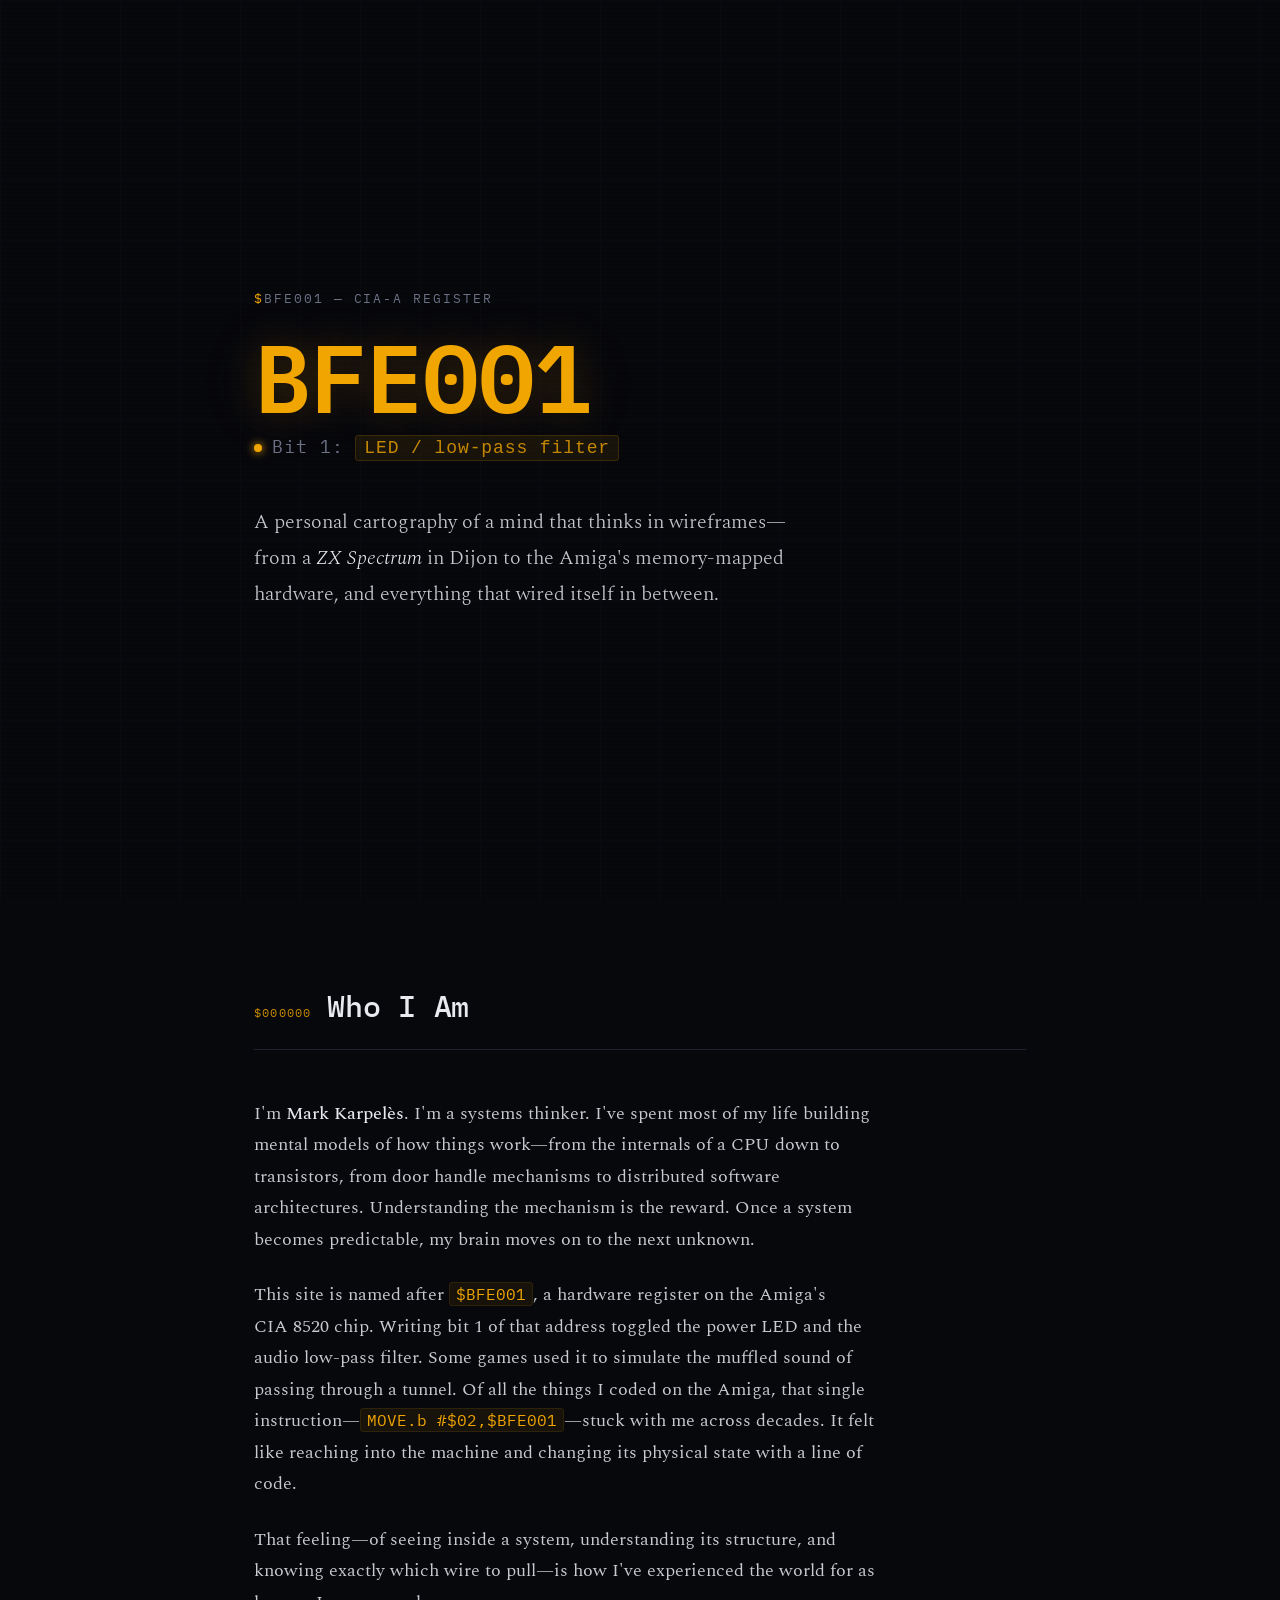
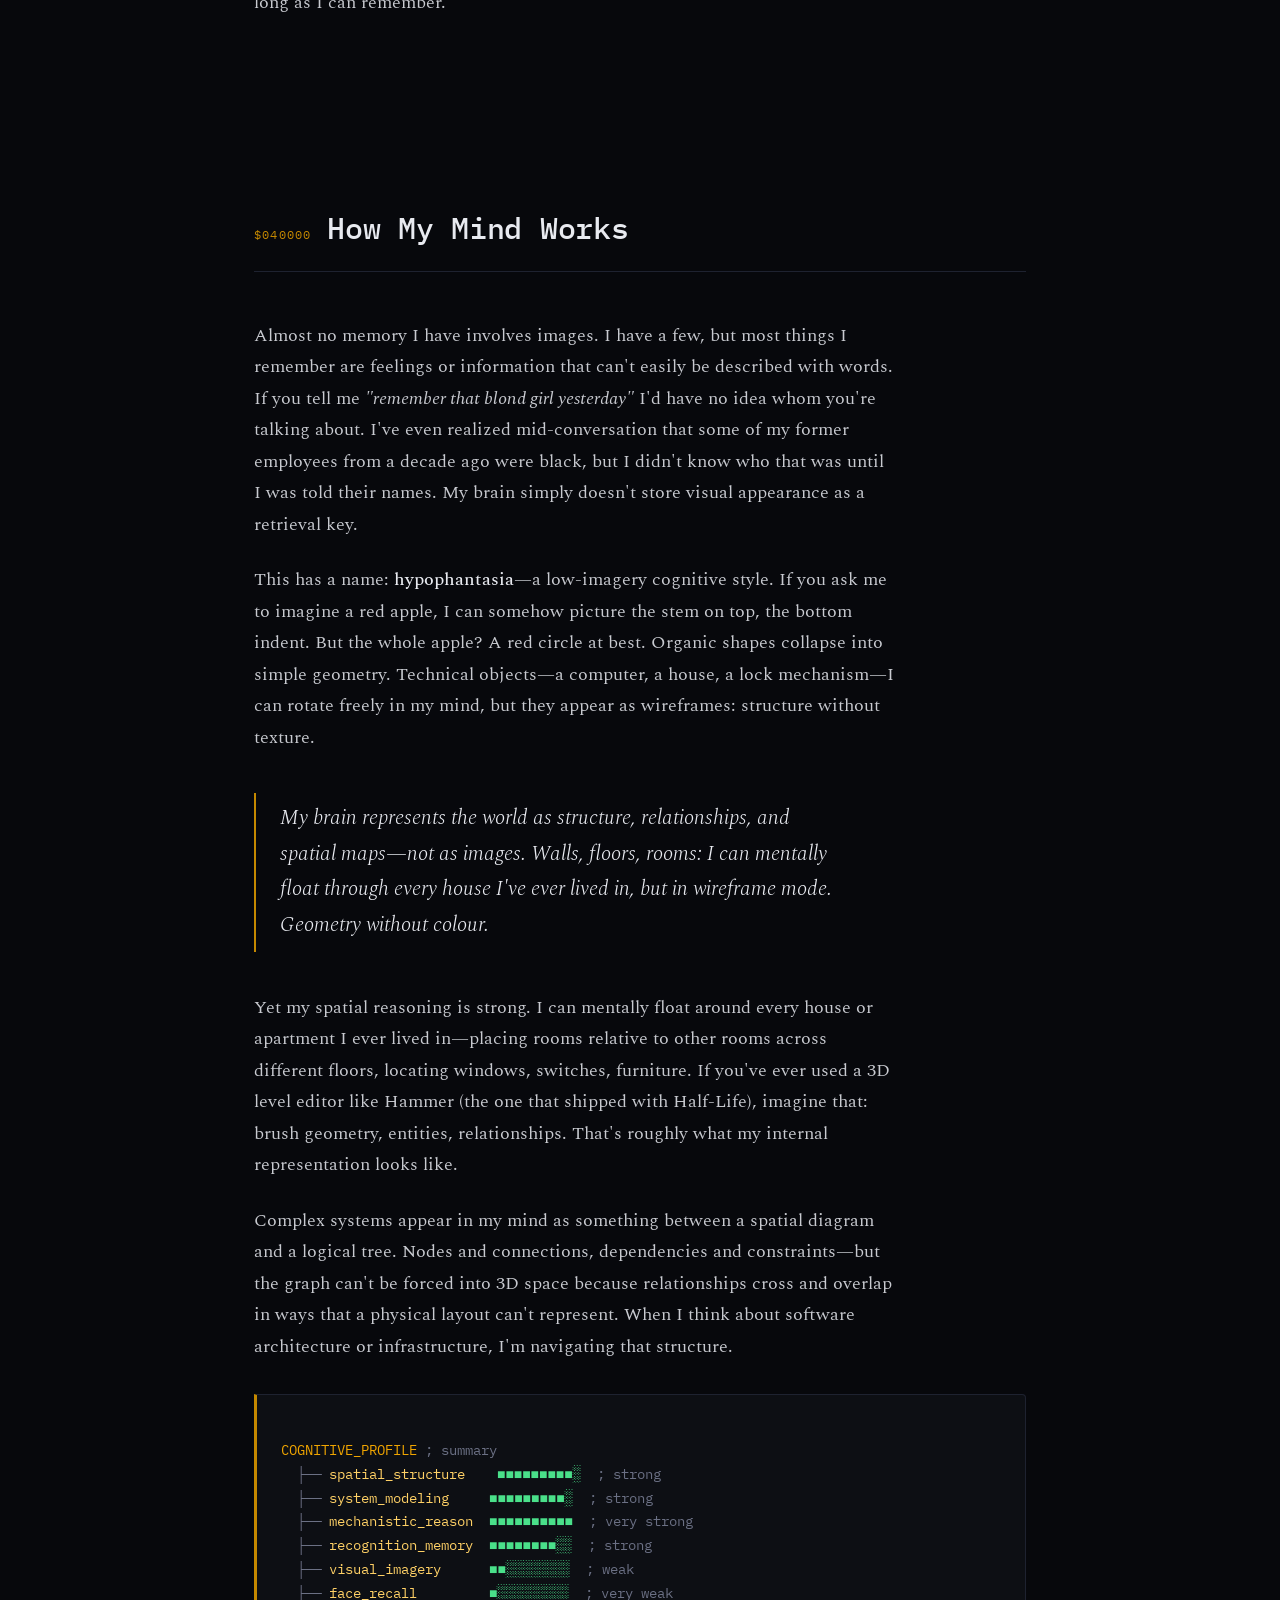
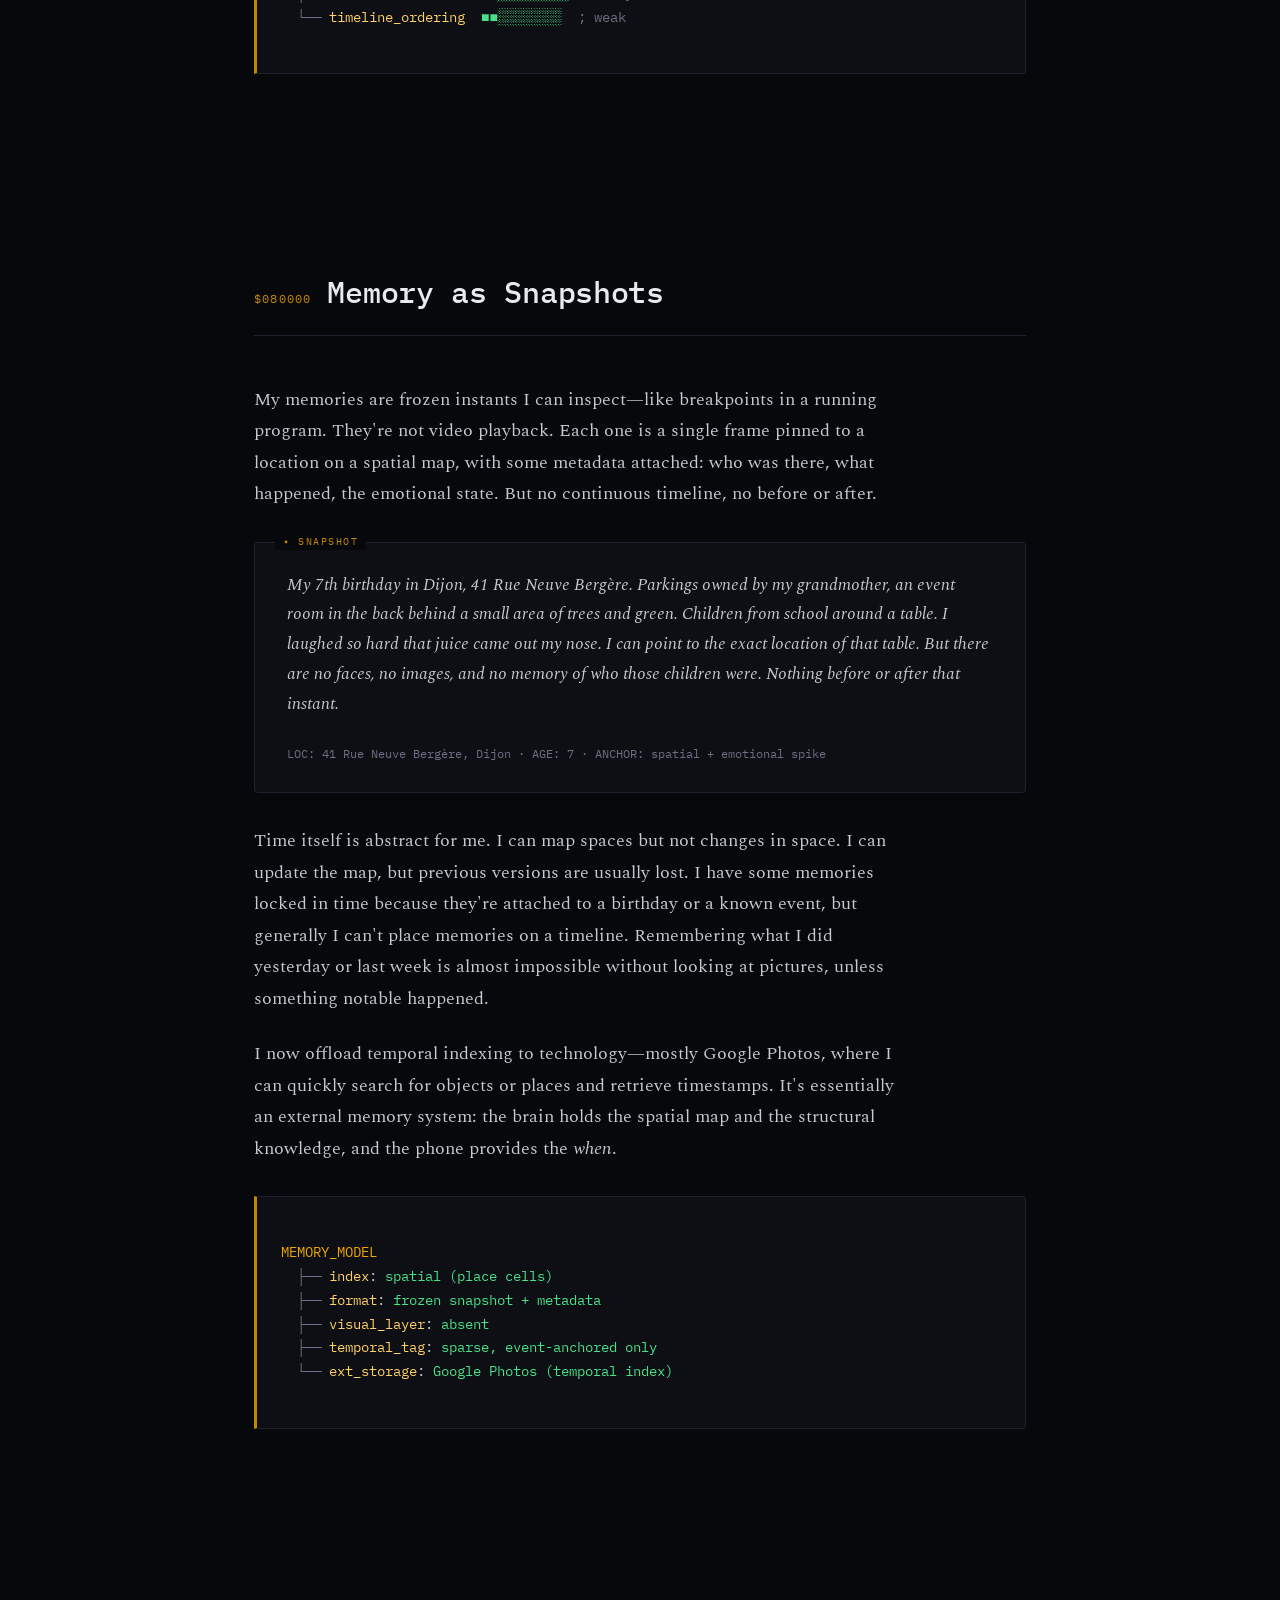
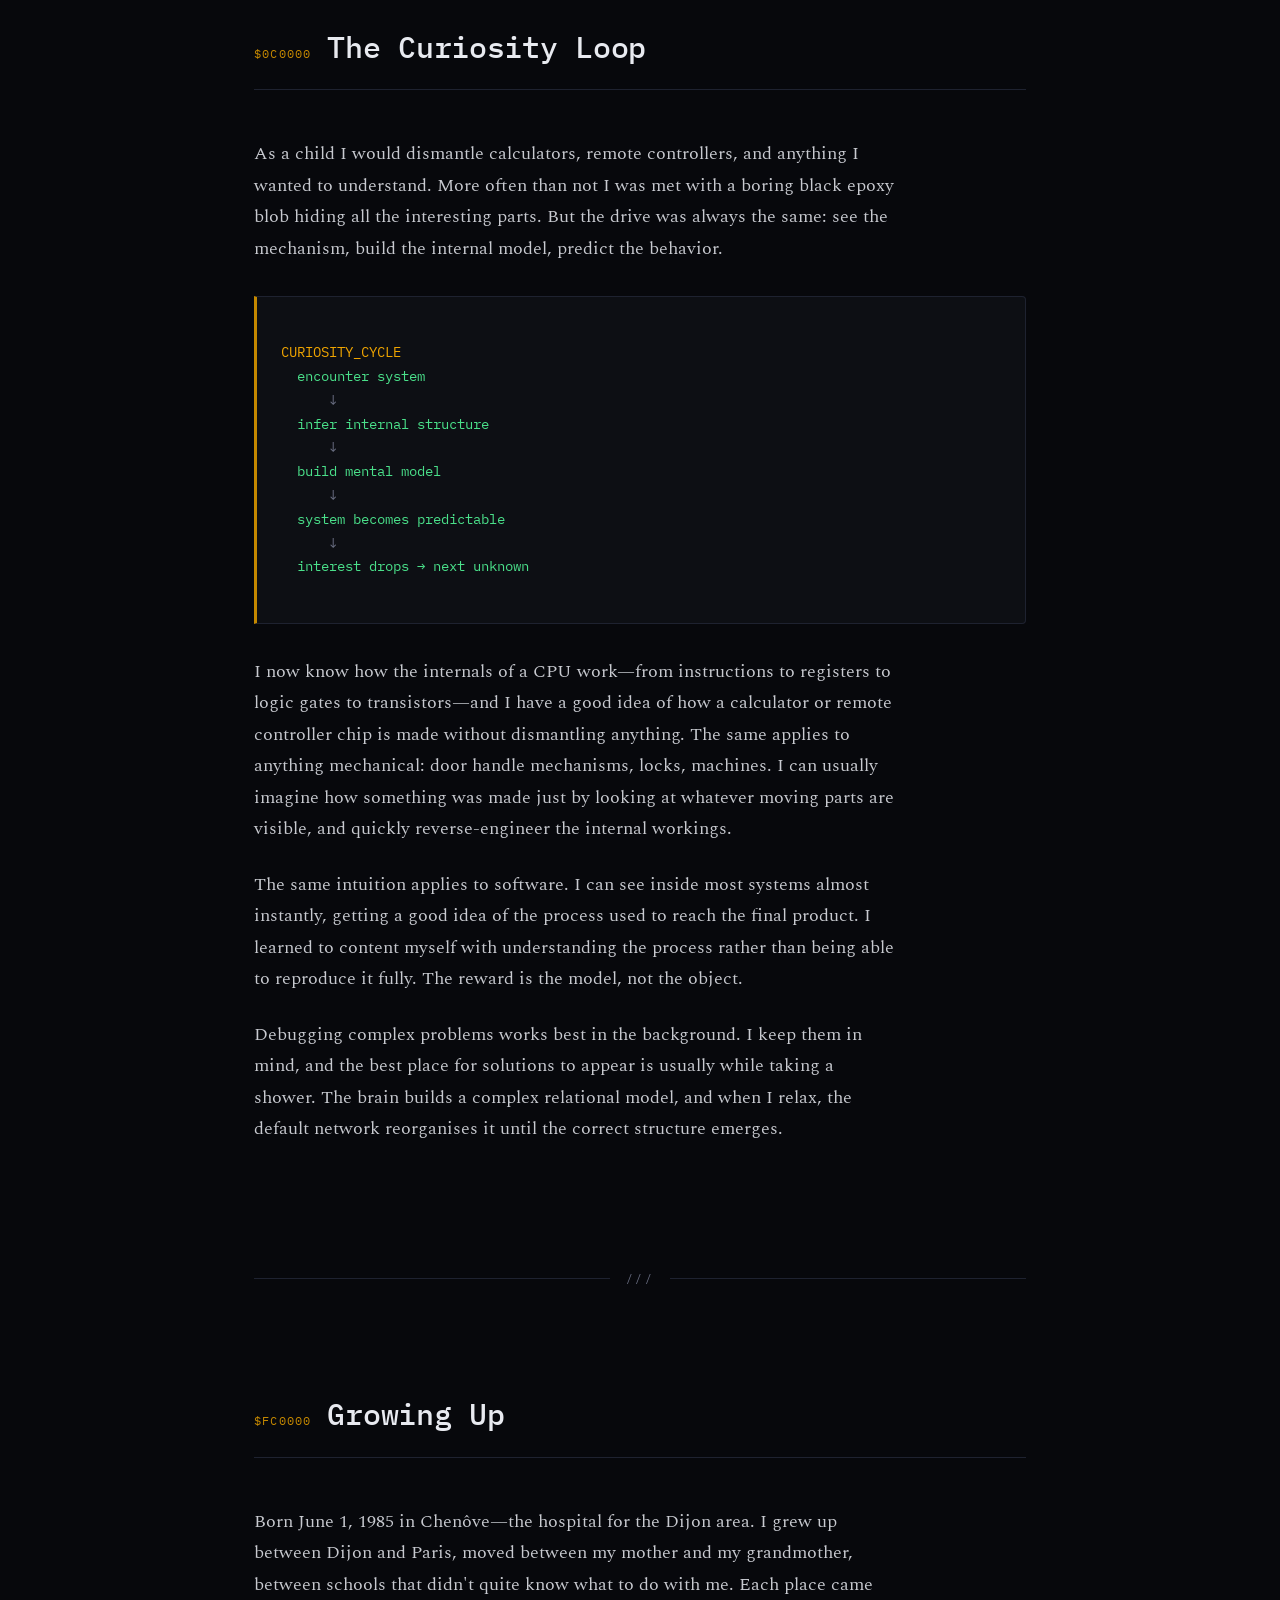
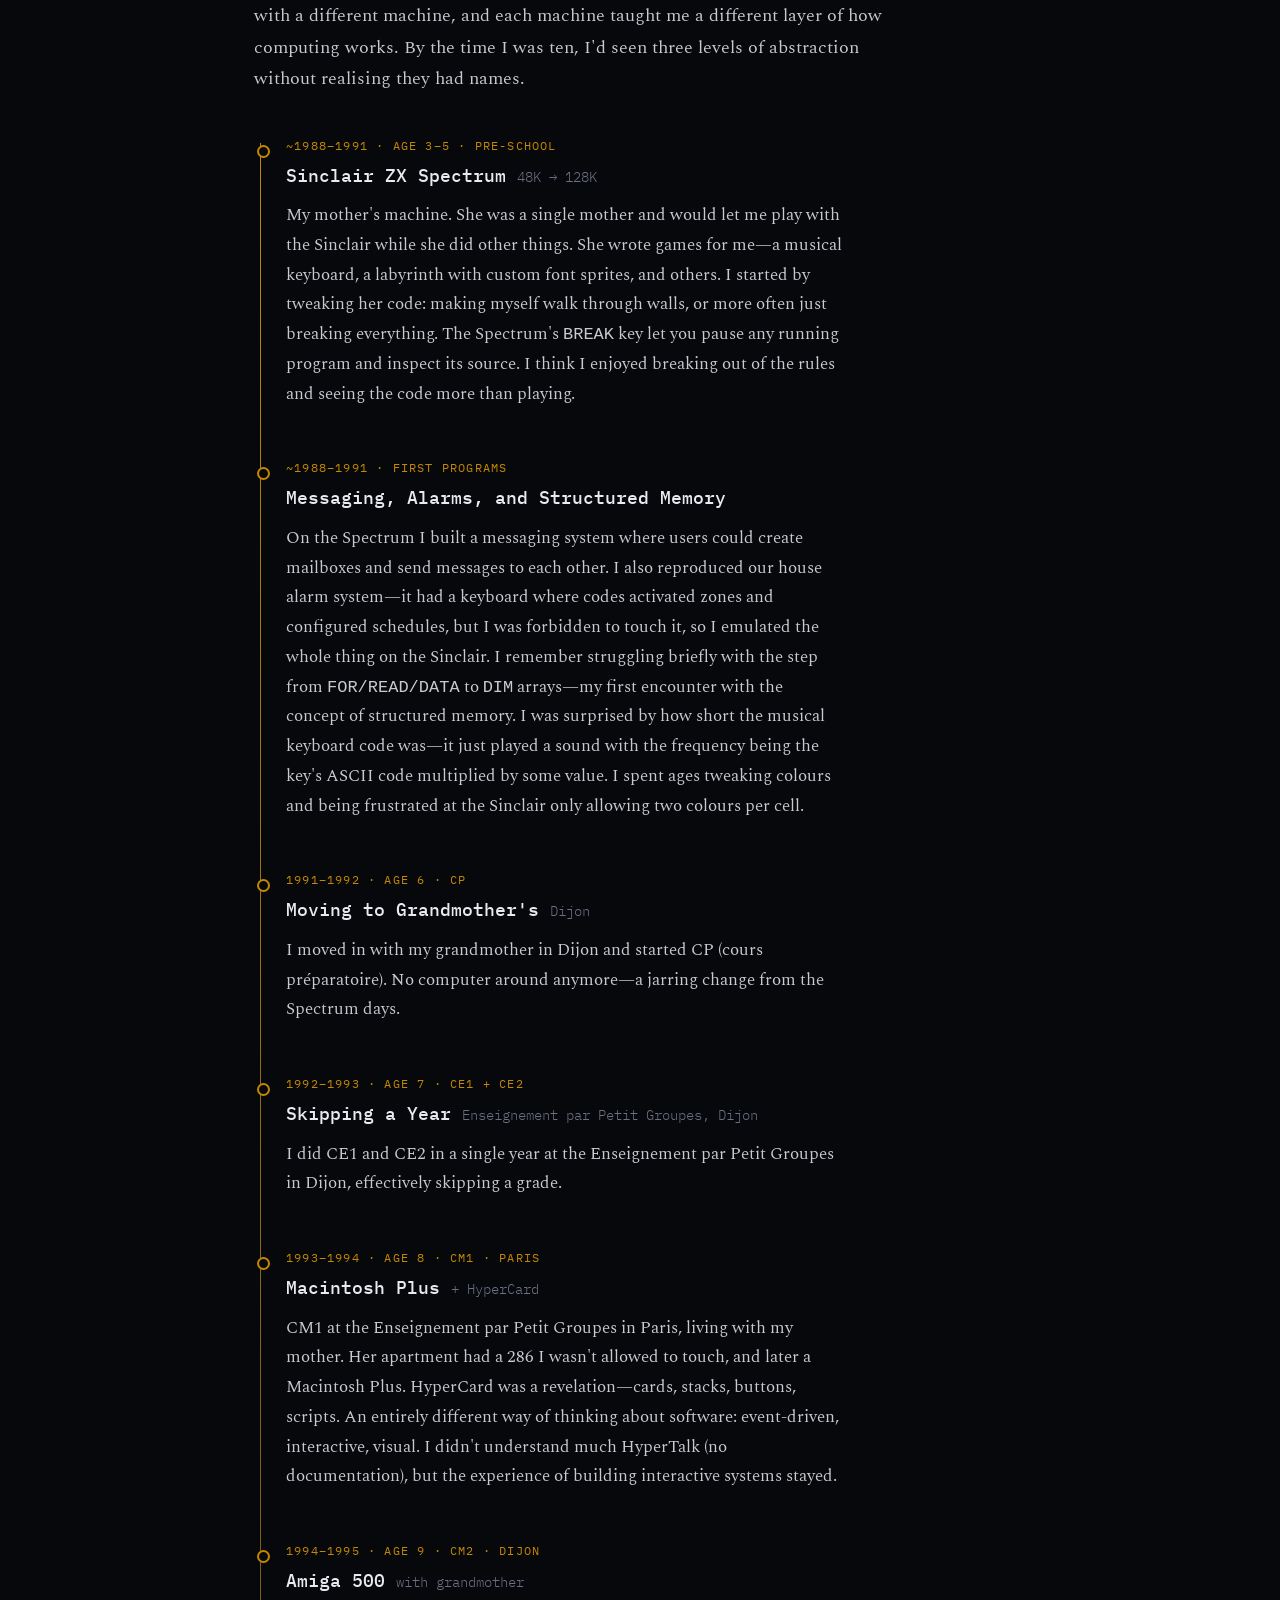
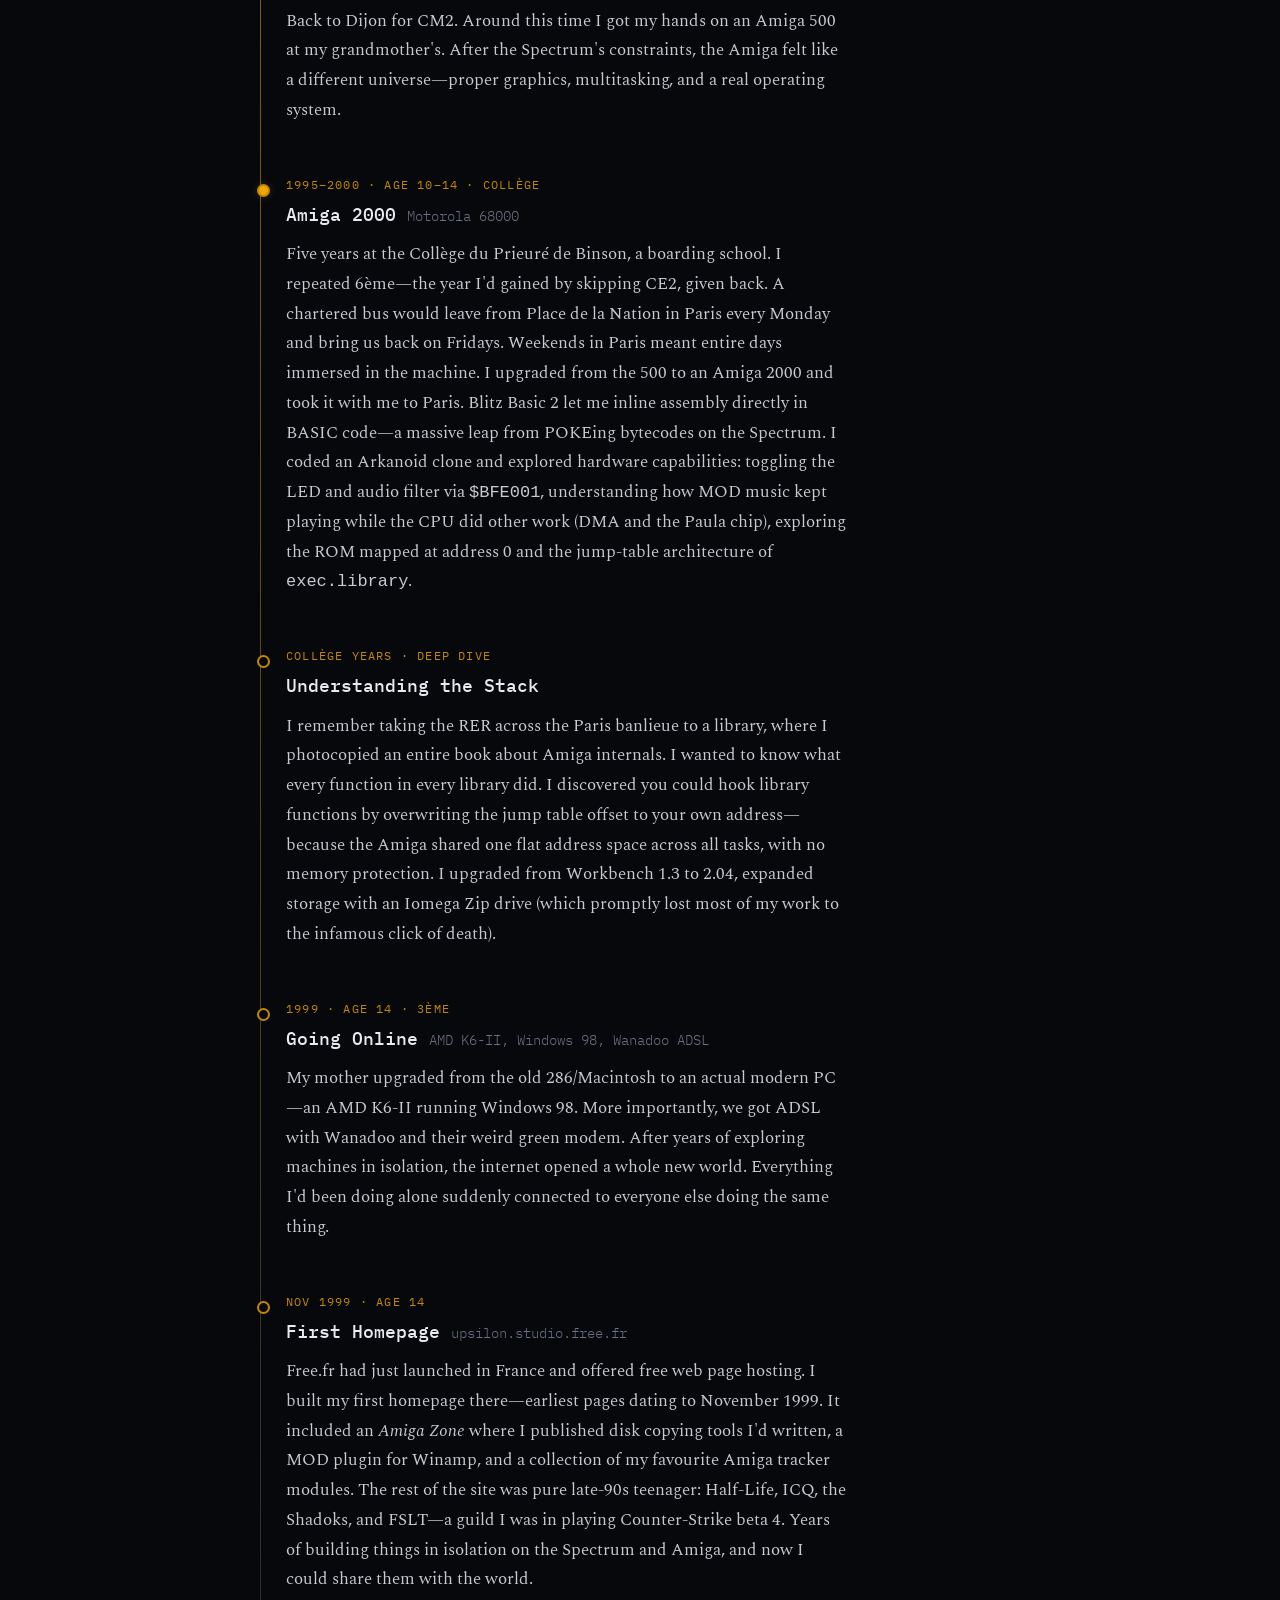
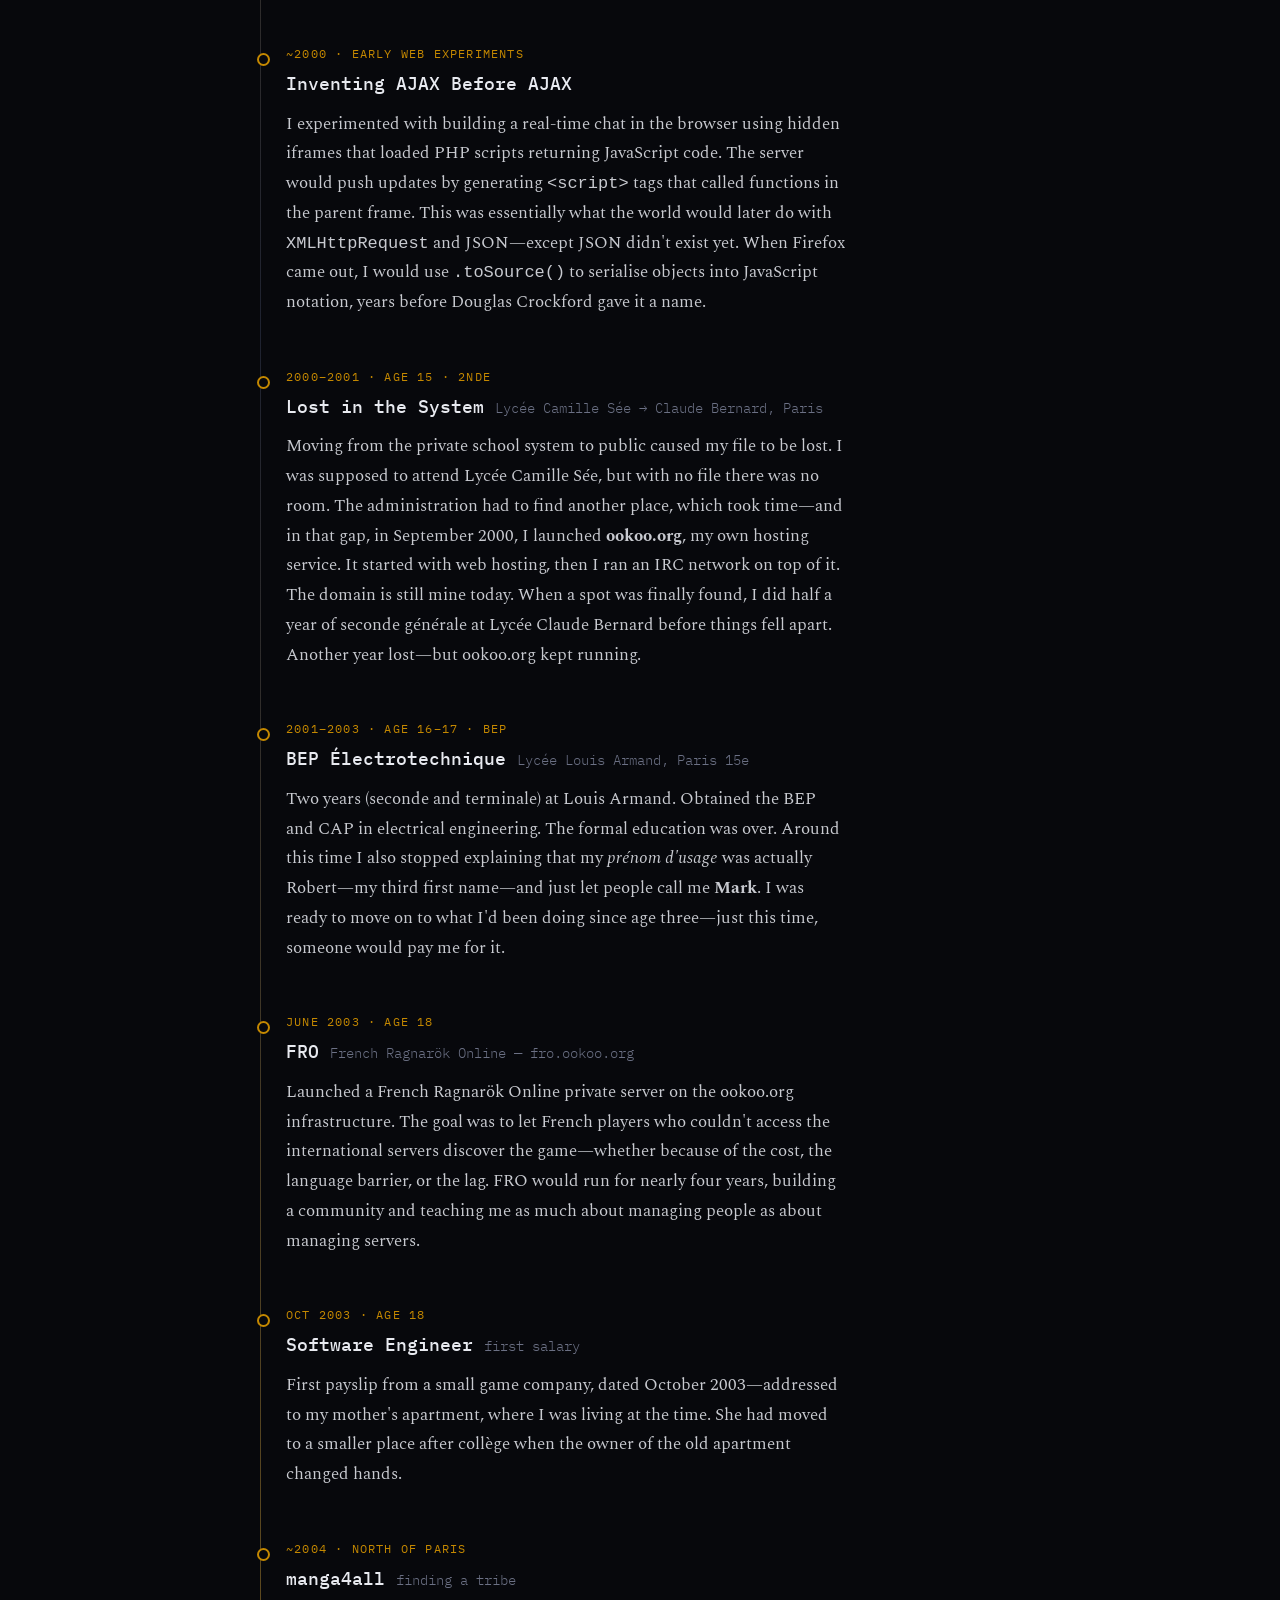
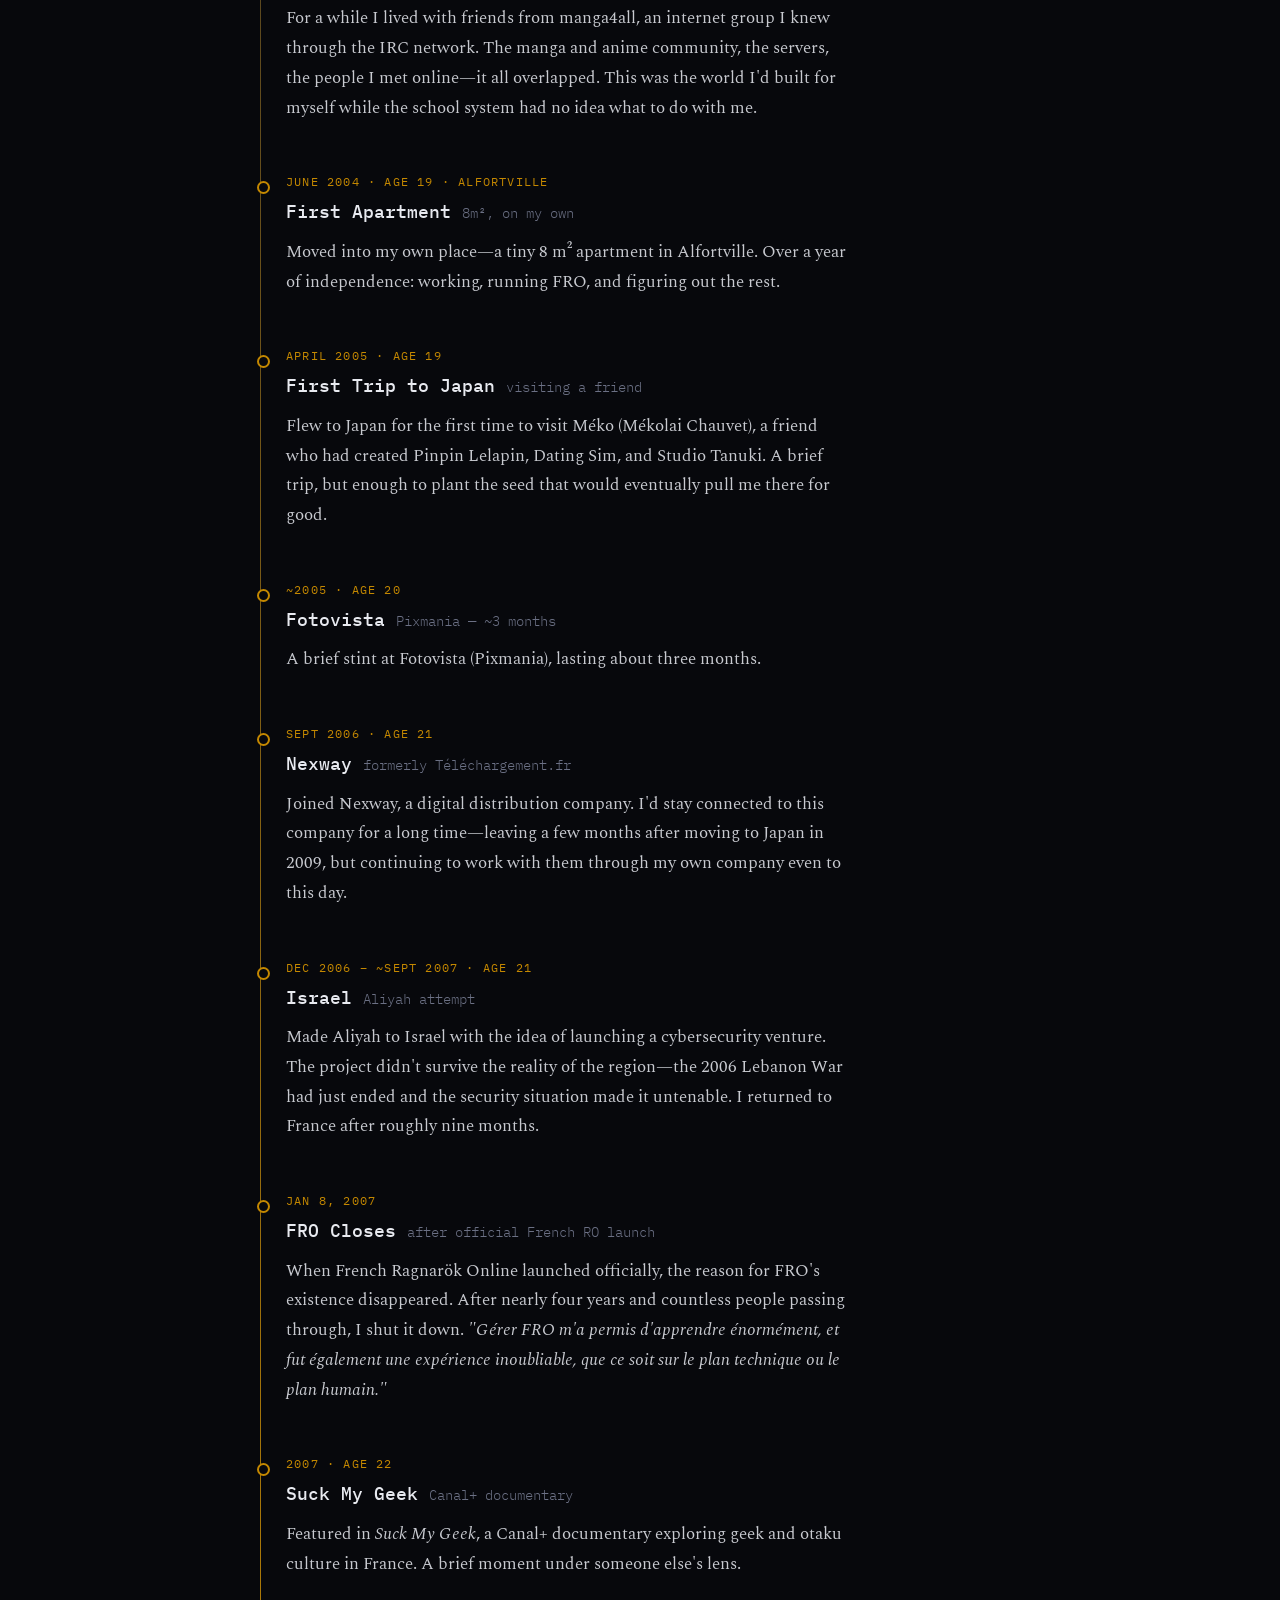
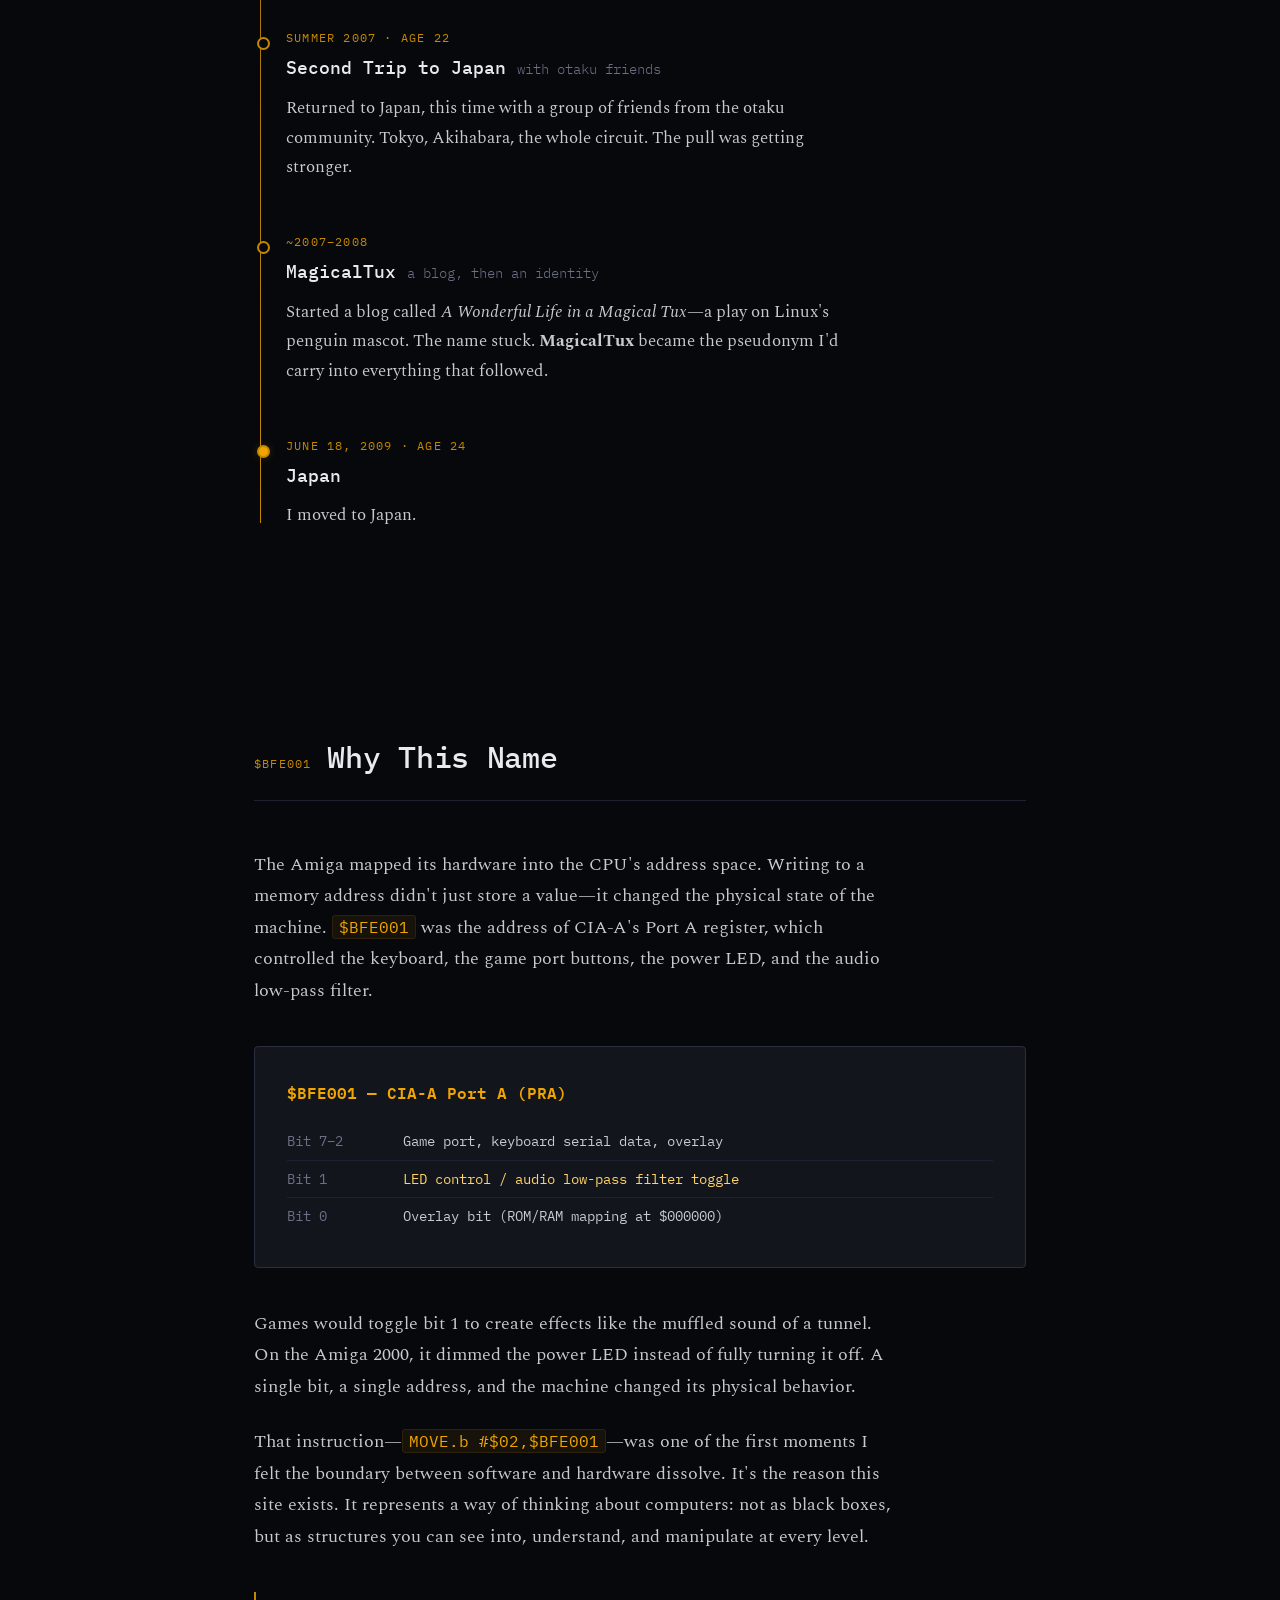
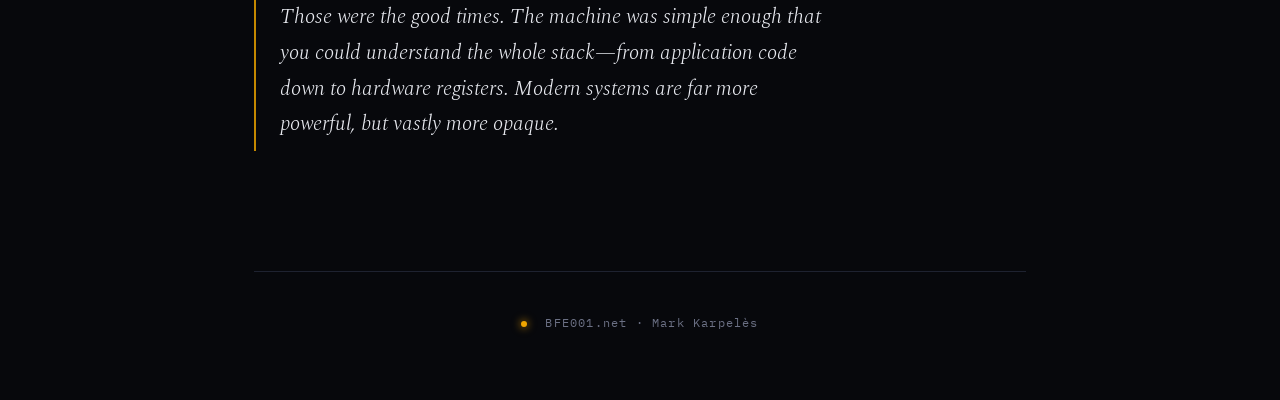
==== index.html @ b100e96f "Expand timeline: 2004-2008 period and corrections - Fix first apartment location: Maisons-Alfort → A" ====
<!DOCTYPE html>
<html lang="en">
<head>
    <meta charset="UTF-8">
    <meta name="viewport" content="width=device-width, initial-scale=1.0">
    <title>BFE001 — Mark Karpelès</title>
    <meta name="description" content="BFE001 — The story of a mind that thinks in wireframes, from the ZX Spectrum to the Amiga and beyond.">
    <link rel="preconnect" href="https://fonts.googleapis.com">
    <link rel="preconnect" href="https://fonts.gstatic.com" crossorigin>
    <link href="https://fonts.googleapis.com/css2?family=IBM+Plex+Mono:ital,wght@0,300;0,400;0,500;0,600;1,400&family=Spectral:ital,wght@0,300;0,400;0,500;0,600;1,300;1,400&display=swap" rel="stylesheet">
    <style>
        :root {
            --amber: #f0a500;
            --amber-dim: #c48800;
            --amber-glow: #f0a50033;
            --amber-bright: #ffd166;
            --bg-deep: #07080c;
            --bg-card: #0d0f14;
            --bg-surface: #12151c;
            --border: #1e2230;
            --border-light: #2a2f40;
            --text: #c8cad0;
            --text-dim: #6b7084;
            --text-bright: #e8eaf0;
            --green-term: #4ae08a;
            --red-soft: #e05858;
        }

        * {
            margin: 0;
            padding: 0;
            box-sizing: border-box;
        }

        html {
            scroll-behavior: smooth;
            scrollbar-width: thin;
            scrollbar-color: var(--border-light) var(--bg-deep);
        }

        body {
            background: var(--bg-deep);
            color: var(--text);
            font-family: 'Spectral', Georgia, serif;
            font-size: 18px;
            line-height: 1.75;
            overflow-x: hidden;
        }

        /* ═══════════════════════════════════════════
           GRID BACKGROUND
           ═══════════════════════════════════════════ */
        .grid-bg {
            position: fixed;
            inset: 0;
            z-index: 0;
            pointer-events: none;
            background-image:
                linear-gradient(var(--border) 1px, transparent 1px),
                linear-gradient(90deg, var(--border) 1px, transparent 1px);
            background-size: 60px 60px;
            opacity: 0.12;
        }

        .scanline {
            position: fixed;
            inset: 0;
            z-index: 1;
            pointer-events: none;
            background: repeating-linear-gradient(
                0deg,
                transparent,
                transparent 2px,
                rgba(0, 0, 0, 0.06) 2px,
                rgba(0, 0, 0, 0.06) 4px
            );
        }

        /* ═══════════════════════════════════════════
           LAYOUT
           ═══════════════════════════════════════════ */
        .content {
            position: relative;
            z-index: 2;
            max-width: 820px;
            margin: 0 auto;
            padding: 0 24px;
        }

        section {
            padding: 80px 0;
            opacity: 0;
            transform: translateY(20px);
            transition: opacity 0.8s ease, transform 0.8s ease;
        }

        section.visible {
            opacity: 1;
            transform: translateY(0);
        }

        /* ═══════════════════════════════════════════
           HEADER / HERO
           ═══════════════════════════════════════════ */
        .hero {
            min-height: 100vh;
            display: flex;
            flex-direction: column;
            justify-content: center;
            padding-top: 0;
            padding-bottom: 0;
            opacity: 1;
            transform: none;
            position: relative;
        }

        .hero-addr {
            font-family: 'IBM Plex Mono', monospace;
            font-size: 13px;
            letter-spacing: 0.15em;
            color: var(--text-dim);
            margin-bottom: 16px;
        }

        .hero-addr span {
            color: var(--amber);
        }

        .hero-title {
            font-family: 'IBM Plex Mono', monospace;
            font-size: clamp(48px, 10vw, 96px);
            font-weight: 600;
            color: var(--amber);
            letter-spacing: -0.02em;
            line-height: 1;
            margin-bottom: 8px;
            text-shadow: 0 0 40px var(--amber-glow), 0 0 80px rgba(240, 165, 0, 0.1);
            animation: flicker 4s ease-in-out infinite;
        }

        @keyframes flicker {
            0%, 100% { opacity: 1; }
            92% { opacity: 1; }
            93% { opacity: 0.8; }
            94% { opacity: 1; }
            96% { opacity: 0.9; }
            97% { opacity: 1; }
        }

        .hero-reg {
            font-family: 'IBM Plex Mono', monospace;
            font-size: clamp(14px, 2.5vw, 18px);
            color: var(--text-dim);
            margin-bottom: 40px;
            letter-spacing: 0.05em;
        }

        .hero-reg code {
            color: var(--amber-dim);
            background: rgba(240, 165, 0, 0.08);
            padding: 2px 8px;
            border-radius: 3px;
            border: 1px solid rgba(240, 165, 0, 0.15);
        }

        .hero-subtitle {
            font-size: 20px;
            color: var(--text);
            max-width: 540px;
            font-weight: 300;
            line-height: 1.8;
        }

        .hero-subtitle em {
            color: var(--text-bright);
            font-style: italic;
        }

        .led-indicator {
            display: inline-block;
            width: 8px;
            height: 8px;
            background: var(--amber);
            border-radius: 50%;
            box-shadow: 0 0 8px var(--amber), 0 0 20px var(--amber-glow);
            margin-right: 10px;
            animation: led-pulse 3s ease-in-out infinite;
            vertical-align: middle;
        }

        @keyframes led-pulse {
            0%, 100% { opacity: 1; box-shadow: 0 0 8px var(--amber), 0 0 20px var(--amber-glow); }
            50% { opacity: 0.7; box-shadow: 0 0 4px var(--amber), 0 0 10px var(--amber-glow); }
        }

        .scroll-hint {
            position: absolute;
            bottom: 40px;
            left: 50%;
            transform: translateX(-50%);
            font-family: 'IBM Plex Mono', monospace;
            font-size: 11px;
            color: var(--text-dim);
            letter-spacing: 0.2em;
            text-transform: uppercase;
            animation: scroll-fade 2.5s ease-in-out infinite;
        }

        .scroll-hint::after {
            content: '';
            display: block;
            width: 1px;
            height: 24px;
            background: var(--text-dim);
            margin: 8px auto 0;
        }

        @keyframes scroll-fade {
            0%, 100% { opacity: 0.3; }
            50% { opacity: 0.7; }
        }

        /* ═══════════════════════════════════════════
           SECTION HEADERS
           ═══════════════════════════════════════════ */
        .section-header {
            display: flex;
            align-items: baseline;
            gap: 16px;
            margin-bottom: 48px;
            border-bottom: 1px solid var(--border);
            padding-bottom: 16px;
        }

        .section-addr {
            font-family: 'IBM Plex Mono', monospace;
            font-size: 12px;
            color: var(--amber-dim);
            letter-spacing: 0.1em;
            white-space: nowrap;
            flex-shrink: 0;
        }

        .section-title {
            font-family: 'IBM Plex Mono', monospace;
            font-size: clamp(22px, 4vw, 30px);
            font-weight: 500;
            color: var(--text-bright);
            letter-spacing: -0.01em;
        }

        /* ═══════════════════════════════════════════
           PROSE
           ═══════════════════════════════════════════ */
        .prose p {
            margin-bottom: 24px;
            max-width: 640px;
        }

        .prose p.wide {
            max-width: 100%;
        }

        .prose strong {
            color: var(--text-bright);
            font-weight: 500;
        }

        .prose code {
            font-family: 'IBM Plex Mono', monospace;
            font-size: 0.88em;
            color: var(--amber);
            background: rgba(240, 165, 0, 0.07);
            padding: 1px 6px;
            border-radius: 3px;
            border: 1px solid rgba(240, 165, 0, 0.1);
        }

        .prose a {
            color: var(--amber);
            text-decoration: none;
            border-bottom: 1px solid rgba(240, 165, 0, 0.3);
            transition: border-color 0.2s;
        }

        .prose a:hover {
            border-bottom-color: var(--amber);
        }

        /* ═══════════════════════════════════════════
           MEMORY DIAGRAM
           ═══════════════════════════════════════════ */
        .mem-block {
            font-family: 'IBM Plex Mono', monospace;
            font-size: 14px;
            line-height: 1.7;
            background: var(--bg-card);
            border: 1px solid var(--border);
            border-left: 3px solid var(--amber-dim);
            padding: 20px 24px;
            margin: 32px 0;
            overflow-x: auto;
            border-radius: 0 4px 4px 0;
            white-space: pre;
        }

        .mem-block .label {
            color: var(--amber);
        }

        .mem-block .comment {
            color: var(--text-dim);
        }

        .mem-block .val {
            color: var(--green-term);
        }

        .mem-block .dim {
            color: var(--text-dim);
        }

        .mem-block .keyword {
            color: var(--amber-bright);
        }

        /* ═══════════════════════════════════════════
           MACHINE TIMELINE
           ═══════════════════════════════════════════ */
        .timeline {
            position: relative;
            padding-left: 32px;
            margin: 40px 0;
        }

        .timeline::before {
            content: '';
            position: absolute;
            left: 6px;
            top: 8px;
            bottom: 8px;
            width: 1px;
            background: linear-gradient(to bottom, var(--amber-dim), var(--border), var(--amber-dim));
        }

        .timeline-item {
            position: relative;
            margin-bottom: 48px;
        }

        .timeline-item:last-child {
            margin-bottom: 0;
        }

        .timeline-item::before {
            content: '';
            position: absolute;
            left: -29px;
            top: 10px;
            width: 9px;
            height: 9px;
            border: 2px solid var(--amber-dim);
            border-radius: 50%;
            background: var(--bg-deep);
        }

        .timeline-item.active::before {
            background: var(--amber);
            box-shadow: 0 0 8px var(--amber-glow);
        }

        .timeline-age {
            font-family: 'IBM Plex Mono', monospace;
            font-size: 12px;
            color: var(--amber-dim);
            letter-spacing: 0.1em;
            margin-bottom: 4px;
        }

        .timeline-machine {
            font-family: 'IBM Plex Mono', monospace;
            font-size: 18px;
            font-weight: 500;
            color: var(--text-bright);
            margin-bottom: 10px;
        }

        .timeline-machine .spec {
            font-weight: 300;
            font-size: 14px;
            color: var(--text-dim);
        }

        .timeline-desc {
            font-size: 17px;
            color: var(--text);
            max-width: 560px;
        }

        /* ═══════════════════════════════════════════
           COGNITIVE MAP
           ═══════════════════════════════════════════ */
        .cog-grid {
            display: grid;
            grid-template-columns: 1fr 1fr;
            gap: 2px;
            margin: 32px 0;
            background: var(--border);
            border: 1px solid var(--border);
        }

        .cog-cell {
            background: var(--bg-card);
            padding: 20px 24px;
        }

        .cog-cell.header {
            font-family: 'IBM Plex Mono', monospace;
            font-size: 11px;
            letter-spacing: 0.15em;
            text-transform: uppercase;
            color: var(--text-dim);
            padding: 12px 24px;
        }

        .cog-label {
            font-family: 'IBM Plex Mono', monospace;
            font-size: 13px;
            color: var(--text-dim);
            margin-bottom: 6px;
        }

        .cog-bar {
            height: 4px;
            background: var(--border);
            border-radius: 2px;
            margin-top: 8px;
            overflow: hidden;
        }

        .cog-bar-fill {
            height: 100%;
            border-radius: 2px;
            transition: width 1.2s ease;
            width: 0;
        }

        .cog-bar-fill.strong {
            background: var(--amber);
            box-shadow: 0 0 6px var(--amber-glow);
        }

        .cog-bar-fill.weak {
            background: var(--text-dim);
        }

        .cog-value {
            font-family: 'Spectral', serif;
            font-size: 16px;
            color: var(--text-bright);
        }

        .visible .cog-bar-fill {
            width: var(--fill);
        }

        /* ═══════════════════════════════════════════
           SNAPSHOT MEMORIES
           ═══════════════════════════════════════════ */
        .snapshot {
            background: var(--bg-card);
            border: 1px solid var(--border);
            padding: 28px 32px;
            margin: 32px 0;
            position: relative;
            border-radius: 4px;
        }

        .snapshot::before {
            content: '▪ SNAPSHOT';
            position: absolute;
            top: -10px;
            left: 20px;
            font-family: 'IBM Plex Mono', monospace;
            font-size: 10px;
            letter-spacing: 0.15em;
            color: var(--amber-dim);
            background: var(--bg-deep);
            padding: 0 8px;
        }

        .snapshot p {
            font-style: italic;
            color: var(--text);
            font-size: 17px;
            max-width: 100%;
        }

        .snapshot .snapshot-meta {
            font-family: 'IBM Plex Mono', monospace;
            font-size: 12px;
            color: var(--text-dim);
            margin-top: 16px;
            font-style: normal;
        }

        /* ═══════════════════════════════════════════
           QUOTE BLOCKS
           ═══════════════════════════════════════════ */
        .pullquote {
            border-left: 2px solid var(--amber-dim);
            padding: 8px 0 8px 24px;
            margin: 40px 0;
            font-size: 21px;
            font-weight: 300;
            color: var(--text-bright);
            font-style: italic;
            line-height: 1.7;
            max-width: 580px;
        }

        /* ═══════════════════════════════════════════
           REGISTER BLOCK (BFE001 explanation)
           ═══════════════════════════════════════════ */
        .register-block {
            background: var(--bg-surface);
            border: 1px solid var(--border-light);
            padding: 32px;
            margin: 40px 0;
            position: relative;
            font-family: 'IBM Plex Mono', monospace;
            border-radius: 4px;
        }

        .register-block .reg-title {
            font-size: 16px;
            font-weight: 600;
            color: var(--amber);
            margin-bottom: 16px;
        }

        .register-block .reg-row {
            display: flex;
            gap: 16px;
            padding: 6px 0;
            font-size: 14px;
            border-bottom: 1px solid var(--border);
        }

        .register-block .reg-row:last-child {
            border-bottom: none;
        }

        .register-block .reg-field {
            color: var(--text-dim);
            min-width: 100px;
        }

        .register-block .reg-val {
            color: var(--text);
        }

        .register-block .reg-val .highlight {
            color: var(--amber-bright);
        }

        /* ═══════════════════════════════════════════
           SEPARATOR
           ═══════════════════════════════════════════ */
        .sep {
            display: flex;
            align-items: center;
            gap: 16px;
            padding: 20px 0;
            font-family: 'IBM Plex Mono', monospace;
            font-size: 11px;
            color: var(--text-dim);
            letter-spacing: 0.2em;
        }

        .sep::before, .sep::after {
            content: '';
            flex: 1;
            height: 1px;
            background: var(--border);
        }

        /* ═══════════════════════════════════════════
           FOOTER
           ═══════════════════════════════════════════ */
        footer {
            border-top: 1px solid var(--border);
            padding: 40px 0 60px;
            font-family: 'IBM Plex Mono', monospace;
            font-size: 12px;
            color: var(--text-dim);
            text-align: center;
            letter-spacing: 0.1em;
        }

        footer .led-indicator {
            width: 6px;
            height: 6px;
        }

        /* ═══════════════════════════════════════════
           RESPONSIVE
           ═══════════════════════════════════════════ */
        @media (max-width: 640px) {
            body { font-size: 16px; }

            section { padding: 60px 0; }

            .cog-grid { grid-template-columns: 1fr; }

            .section-header {
                flex-direction: column;
                gap: 4px;
            }

            .snapshot { padding: 20px; }

            .register-block { padding: 20px; }

            .register-block .reg-row {
                flex-direction: column;
                gap: 2px;
            }

            .timeline { padding-left: 24px; }

            .mem-block { padding: 16px; font-size: 13px; }
        }
    </style>
</head>
<body>

<div class="grid-bg"></div>
<div class="scanline"></div>

<div class="content">

    <!-- ═══════════════════════════════════════════ HERO ═══ -->
    <section class="hero">
        <div class="hero-addr"><span>$</span>BFE001 &mdash; CIA-A REGISTER</div>
        <h1 class="hero-title">BFE001</h1>
        <div class="hero-reg"><span class="led-indicator"></span>Bit 1: <code>LED / low-pass filter</code></div>
        <p class="hero-subtitle">
            A personal cartography of a mind that thinks in wireframes&mdash;from
            a <em>ZX Spectrum</em> in Dijon to the Amiga's memory-mapped hardware,
            and everything that wired itself in between.
        </p>
        <div class="scroll-hint">scroll</div>
    </section>

    <!-- ═══════════════════════════════════════════ INTRO ═══ -->
    <section>
        <div class="section-header">
            <span class="section-addr">$000000</span>
            <h2 class="section-title">Who I Am</h2>
        </div>
        <div class="prose">
            <p>
                I'm <strong>Mark Karpelès</strong>. I'm a systems thinker. I've spent most of
                my life building mental models of how things work&mdash;from the internals of a
                CPU down to transistors, from door handle mechanisms to distributed software
                architectures. Understanding the mechanism is the reward. Once a system becomes
                predictable, my brain moves on to the next unknown.
            </p>
            <p>
                This site is named after <code>$BFE001</code>, a hardware register on the
                Amiga's CIA&nbsp;8520 chip. Writing bit&nbsp;1 of that address toggled the
                power LED and the audio low-pass filter. Some games used it to simulate the
                muffled sound of passing through a tunnel. Of all the things I coded on the
                Amiga, that single instruction&mdash;<code>MOVE.b&nbsp;#$02,$BFE001</code>&mdash;stuck
                with me across decades. It felt like reaching into the machine and changing
                its physical state with a line of code.
            </p>
            <p>
                That feeling&mdash;of seeing inside a system, understanding its structure,
                and knowing exactly which wire to pull&mdash;is how I've experienced the world
                for as long as I can remember.
            </p>
        </div>
    </section>

    <!-- ═══════════════════════════════════════════ MIND ═══ -->
    <section>
        <div class="section-header">
            <span class="section-addr">$040000</span>
            <h2 class="section-title">How My Mind Works</h2>
        </div>
        <div class="prose">
            <p>
                Almost no memory I have involves images. I have a few, but most things I
                remember are feelings or information that can't easily be described with words.
                If you tell me <em>"remember that blond girl yesterday"</em> I'd have no idea
                whom you're talking about. I've even realized mid-conversation that some of
                my former employees from a decade ago were black, but I didn't know who that
                was until I was told their names. My brain simply doesn't store visual
                appearance as a retrieval key.
            </p>

            <p>
                This has a name: <strong>hypophantasia</strong>&mdash;a low-imagery cognitive style.
                If you ask me to imagine a red apple, I can somehow picture the stem on top,
                the bottom indent. But the whole apple? A red circle at best. Organic shapes
                collapse into simple geometry. Technical objects&mdash;a computer, a house,
                a lock mechanism&mdash;I can rotate freely in my mind, but they appear as
                wireframes: structure without texture.
            </p>

            <div class="pullquote">
                My brain represents the world as structure, relationships, and spatial maps&mdash;not
                as images. Walls, floors, rooms: I can mentally float through every house I've ever
                lived in, but in wireframe mode. Geometry without colour.
            </div>

            <p>
                Yet my spatial reasoning is strong. I can mentally float around every house
                or apartment I ever lived in&mdash;placing rooms relative to other rooms across
                different floors, locating windows, switches, furniture. If you've ever used
                a 3D level editor like Hammer (the one that shipped with Half-Life), imagine
                that: brush geometry, entities, relationships. That's roughly what my internal
                representation looks like.
            </p>

            <p>
                Complex systems appear in my mind as something between a spatial diagram
                and a logical tree. Nodes and connections, dependencies and constraints&mdash;but
                the graph can't be forced into 3D space because relationships cross and overlap
                in ways that a physical layout can't represent. When I think about software
                architecture or infrastructure, I'm navigating that structure.
            </p>
        </div>

        <div class="mem-block">
<span class="label">COGNITIVE_PROFILE</span> <span class="comment">; summary</span>
  <span class="dim">├──</span> <span class="keyword">spatial_structure</span>    <span class="val">■■■■■■■■■░</span>  <span class="comment">; strong</span>
  <span class="dim">├──</span> <span class="keyword">system_modeling</span>     <span class="val">■■■■■■■■■░</span>  <span class="comment">; strong</span>
  <span class="dim">├──</span> <span class="keyword">mechanistic_reason</span>  <span class="val">■■■■■■■■■■</span>  <span class="comment">; very strong</span>
  <span class="dim">├──</span> <span class="keyword">recognition_memory</span>  <span class="val">■■■■■■■■░░</span>  <span class="comment">; strong</span>
  <span class="dim">├──</span> <span class="keyword">visual_imagery</span>      <span class="val">■■░░░░░░░░</span>  <span class="comment">; weak</span>
  <span class="dim">├──</span> <span class="keyword">face_recall</span>         <span class="val">■░░░░░░░░░</span>  <span class="comment">; very weak</span>
  <span class="dim">└──</span> <span class="keyword">timeline_ordering</span>  <span class="val">■■░░░░░░░░</span>  <span class="comment">; weak</span>
        </div>
    </section>

    <!-- ═══════════════════════════════════════════ MEMORY ═══ -->
    <section>
        <div class="section-header">
            <span class="section-addr">$080000</span>
            <h2 class="section-title">Memory as Snapshots</h2>
        </div>
        <div class="prose">
            <p>
                My memories are frozen instants I can inspect&mdash;like breakpoints in a running
                program. They're not video playback. Each one is a single frame pinned to a
                location on a spatial map, with some metadata attached: who was there, what
                happened, the emotional state. But no continuous timeline, no before or after.
            </p>

            <div class="snapshot">
                <p>
                    My 7th birthday in Dijon, 41 Rue Neuve Bergère. Parkings owned by my grandmother,
                    an event room in the back behind a small area of trees and green. Children from
                    school around a table. I laughed so hard that juice came out my nose. I can
                    point to the exact location of that table. But there are no faces, no images,
                    and no memory of who those children were. Nothing before or after that instant.
                </p>
                <div class="snapshot-meta">LOC: 41 Rue Neuve Bergère, Dijon &middot; AGE: 7 &middot; ANCHOR: spatial + emotional spike</div>
            </div>

            <p>
                Time itself is abstract for me. I can map spaces but not changes in space.
                I can update the map, but previous versions are usually lost. I have some
                memories locked in time because they're attached to a birthday or a known event,
                but generally I can't place memories on a timeline. Remembering what I did
                yesterday or last week is almost impossible without looking at pictures, unless
                something notable happened.
            </p>

            <p>
                I now offload temporal indexing to technology&mdash;mostly Google Photos, where
                I can quickly search for objects or places and retrieve timestamps. It's essentially
                an external memory system: the brain holds the spatial map and the structural
                knowledge, and the phone provides the <em>when</em>.
            </p>
        </div>

        <div class="mem-block">
<span class="label">MEMORY_MODEL</span>
  <span class="dim">├──</span> <span class="keyword">index</span>: <span class="val">spatial (place cells)</span>
  <span class="dim">├──</span> <span class="keyword">format</span>: <span class="val">frozen snapshot + metadata</span>
  <span class="dim">├──</span> <span class="keyword">visual_layer</span>: <span class="val">absent</span>
  <span class="dim">├──</span> <span class="keyword">temporal_tag</span>: <span class="val">sparse, event-anchored only</span>
  <span class="dim">└──</span> <span class="keyword">ext_storage</span>: <span class="val">Google Photos (temporal index)</span>
        </div>
    </section>

    <!-- ═══════════════════════════════════════════ CURIOSITY ═══ -->
    <section>
        <div class="section-header">
            <span class="section-addr">$0C0000</span>
            <h2 class="section-title">The Curiosity Loop</h2>
        </div>
        <div class="prose">
            <p>
                As a child I would dismantle calculators, remote controllers, and anything
                I wanted to understand. More often than not I was met with a boring black
                epoxy blob hiding all the interesting parts. But the drive was always the same:
                see the mechanism, build the internal model, predict the behavior.
            </p>

            <div class="mem-block">
<span class="label">CURIOSITY_CYCLE</span>
  <span class="val">encounter system</span>
      <span class="dim">↓</span>
  <span class="val">infer internal structure</span>
      <span class="dim">↓</span>
  <span class="val">build mental model</span>
      <span class="dim">↓</span>
  <span class="val">system becomes predictable</span>
      <span class="dim">↓</span>
  <span class="val">interest drops → next unknown</span>
            </div>

            <p>
                I now know how the internals of a CPU work&mdash;from instructions to registers
                to logic gates to transistors&mdash;and I have a good idea of how a calculator
                or remote controller chip is made without dismantling anything. The same applies
                to anything mechanical: door handle mechanisms, locks, machines. I can usually
                imagine how something was made just by looking at whatever moving parts are
                visible, and quickly reverse-engineer the internal workings.
            </p>

            <p>
                The same intuition applies to software. I can see inside most systems almost
                instantly, getting a good idea of the process used to reach the final product.
                I learned to content myself with understanding the process rather than being
                able to reproduce it fully. The reward is the model, not the object.
            </p>

            <p>
                Debugging complex problems works best in the background. I keep them in mind,
                and the best place for solutions to appear is usually while taking a shower.
                The brain builds a complex relational model, and when I relax, the default
                network reorganises it until the correct structure emerges.
            </p>
        </div>
    </section>

    <div class="sep">///</div>

    <!-- ═══════════════════════════════════════════ GROWING UP ═══ -->
    <section>
        <div class="section-header">
            <span class="section-addr">$FC0000</span>
            <h2 class="section-title">Growing Up</h2>
        </div>
        <div class="prose">
            <p>
                Born June&nbsp;1, 1985 in Chenôve&mdash;the hospital for the Dijon area.
                I grew up between Dijon and Paris, moved between my mother and my grandmother,
                between schools that didn't quite know what to do with me. Each place came with
                a different machine, and each machine taught me a different layer of how computing
                works. By the time I was ten, I'd seen three levels of abstraction without
                realising they had names.
            </p>
        </div>

        <div class="timeline">
            <div class="timeline-item">
                <div class="timeline-age">~1988–1991 &middot; AGE 3–5 &middot; PRE-SCHOOL</div>
                <div class="timeline-machine">Sinclair ZX Spectrum <span class="spec">48K → 128K</span></div>
                <div class="timeline-desc">
                    My mother's machine. She was a single mother and would let me play with the
                    Sinclair while she did other things. She wrote games for me&mdash;a musical
                    keyboard, a labyrinth with custom font sprites, and others. I started by
                    tweaking her code: making myself walk through walls, or more often just
                    breaking everything. The Spectrum's <code>BREAK</code> key let you pause any
                    running program and inspect its source. I think I enjoyed breaking out of the
                    rules and seeing the code more than playing.
                </div>
            </div>

            <div class="timeline-item">
                <div class="timeline-age">~1988–1991 &middot; FIRST PROGRAMS</div>
                <div class="timeline-machine">Messaging, Alarms, and Structured Memory</div>
                <div class="timeline-desc">
                    On the Spectrum I built a messaging system where users could create mailboxes
                    and send messages to each other. I also reproduced our house alarm system&mdash;it
                    had a keyboard where codes activated zones and configured schedules, but I was
                    forbidden to touch it, so I emulated the whole thing on the Sinclair. I remember
                    struggling briefly with the step from <code>FOR/READ/DATA</code> to
                    <code>DIM</code> arrays&mdash;my first encounter with the concept of structured
                    memory. I was surprised by how short the musical keyboard code was&mdash;it just
                    played a sound with the frequency being the key's ASCII code multiplied by some
                    value. I spent ages tweaking colours and being frustrated at the Sinclair only
                    allowing two colours per cell.
                </div>
            </div>

            <div class="timeline-item">
                <div class="timeline-age">1991–1992 &middot; AGE 6 &middot; CP</div>
                <div class="timeline-machine">Moving to Grandmother's <span class="spec">Dijon</span></div>
                <div class="timeline-desc">
                    I moved in with my grandmother in Dijon and started CP (cours préparatoire).
                    No computer around anymore&mdash;a jarring change from the Spectrum days.
                </div>
            </div>

            <div class="timeline-item">
                <div class="timeline-age">1992–1993 &middot; AGE 7 &middot; CE1 + CE2</div>
                <div class="timeline-machine">Skipping a Year <span class="spec">Enseignement par Petit Groupes, Dijon</span></div>
                <div class="timeline-desc">
                    I did CE1 and CE2 in a single year at the Enseignement par Petit Groupes
                    in Dijon, effectively skipping a grade.
                </div>
            </div>

            <div class="timeline-item">
                <div class="timeline-age">1993–1994 &middot; AGE 8 &middot; CM1 &middot; PARIS</div>
                <div class="timeline-machine">Macintosh Plus <span class="spec">+ HyperCard</span></div>
                <div class="timeline-desc">
                    CM1 at the Enseignement par Petit Groupes in Paris, living with my mother.
                    Her apartment had a 286 I wasn't allowed to touch, and later a Macintosh Plus.
                    HyperCard was a revelation&mdash;cards, stacks, buttons, scripts. An entirely
                    different way of thinking about software: event-driven, interactive, visual.
                    I didn't understand much HyperTalk (no documentation), but the experience of
                    building interactive systems stayed.
                </div>
            </div>

            <div class="timeline-item">
                <div class="timeline-age">1994–1995 &middot; AGE 9 &middot; CM2 &middot; DIJON</div>
                <div class="timeline-machine">Amiga 500 <span class="spec">with grandmother</span></div>
                <div class="timeline-desc">
                    Back to Dijon for CM2. Around this time I got my hands on an Amiga&nbsp;500
                    at my grandmother's. After the Spectrum's constraints, the Amiga felt like
                    a different universe&mdash;proper graphics, multitasking, and a real operating
                    system.
                </div>
            </div>

            <div class="timeline-item active">
                <div class="timeline-age">1995–2000 &middot; AGE 10–14 &middot; COLLÈGE</div>
                <div class="timeline-machine">Amiga 2000 <span class="spec">Motorola 68000</span></div>
                <div class="timeline-desc">
                    Five years at the Collège du Prieuré de Binson, a boarding school.
                    I repeated 6ème&mdash;the year I'd gained by skipping CE2, given back.
                    A chartered bus would leave from Place de la Nation in Paris every Monday
                    and bring us back on Fridays. Weekends in Paris meant entire days immersed
                    in the machine.
                    I upgraded from the 500 to an Amiga&nbsp;2000 and took it with me to Paris.
                    Blitz&nbsp;Basic&nbsp;2 let me inline assembly directly in BASIC code&mdash;a
                    massive leap from POKEing bytecodes on the Spectrum. I coded an Arkanoid clone
                    and explored hardware capabilities: toggling the LED and audio filter via
                    <code>$BFE001</code>, understanding how MOD music kept playing while the
                    CPU did other work (DMA and the Paula chip), exploring the ROM mapped at
                    address&nbsp;0 and the jump-table architecture of <code>exec.library</code>.
                </div>
            </div>

            <div class="timeline-item">
                <div class="timeline-age">COLLÈGE YEARS &middot; DEEP DIVE</div>
                <div class="timeline-machine">Understanding the Stack</div>
                <div class="timeline-desc">
                    I remember taking the RER across the Paris banlieue to a library, where I
                    photocopied an entire book about Amiga internals. I wanted to know what
                    every function in every library did. I discovered you could hook library
                    functions by overwriting the jump table offset to your own
                    address&mdash;because the Amiga shared one flat address space across all
                    tasks, with no memory protection. I upgraded from Workbench&nbsp;1.3 to
                    2.04, expanded storage with an Iomega Zip drive (which promptly lost most
                    of my work to the infamous click of death).
                </div>
            </div>

            <div class="timeline-item">
                <div class="timeline-age">1999 &middot; AGE 14 &middot; 3ÈME</div>
                <div class="timeline-machine">Going Online <span class="spec">AMD K6-II, Windows 98, Wanadoo ADSL</span></div>
                <div class="timeline-desc">
                    My mother upgraded from the old 286/Macintosh to an actual modern PC&mdash;an
                    AMD K6-II running Windows&nbsp;98. More importantly, we got ADSL with
                    Wanadoo and their weird green modem. After years of exploring machines in
                    isolation, the internet opened a whole new world. Everything I'd been doing
                    alone suddenly connected to everyone else doing the same thing.
                </div>
            </div>

            <div class="timeline-item">
                <div class="timeline-age">NOV 1999 &middot; AGE 14</div>
                <div class="timeline-machine">First Homepage <span class="spec">upsilon.studio.free.fr</span></div>
                <div class="timeline-desc">
                    Free.fr had just launched in France and offered free web page hosting. I
                    built my first homepage there&mdash;earliest pages dating to November 1999.
                    It included an <em>Amiga Zone</em> where I published disk copying tools
                    I'd written, a MOD plugin for Winamp, and a collection of my favourite
                    Amiga tracker modules. The rest of the site was pure late-90s teenager:
                    Half-Life, ICQ, the Shadoks, and FSLT&mdash;a guild I was in playing
                    Counter-Strike beta&nbsp;4. Years of building things in isolation on the
                    Spectrum and Amiga, and now I could share them with the world.
                </div>
            </div>

            <div class="timeline-item">
                <div class="timeline-age">~2000 &middot; EARLY WEB EXPERIMENTS</div>
                <div class="timeline-machine">Inventing AJAX Before AJAX</div>
                <div class="timeline-desc">
                    I experimented with building a real-time chat in the browser using hidden
                    iframes that loaded PHP scripts returning JavaScript code. The server
                    would push updates by generating <code>&lt;script&gt;</code> tags that
                    called functions in the parent frame. This was essentially what the world
                    would later do with <code>XMLHttpRequest</code> and JSON&mdash;except
                    JSON didn't exist yet. When Firefox came out, I would use
                    <code>.toSource()</code> to serialise objects into JavaScript notation,
                    years before Douglas Crockford gave it a name.
                </div>
            </div>

            <div class="timeline-item">
                <div class="timeline-age">2000–2001 &middot; AGE 15 &middot; 2NDE</div>
                <div class="timeline-machine">Lost in the System <span class="spec">Lycée Camille Sée → Claude Bernard, Paris</span></div>
                <div class="timeline-desc">
                    Moving from the private school system to public caused my file to be lost.
                    I was supposed to attend Lycée Camille Sée, but with no file there was no
                    room. The administration had to find another place, which took time&mdash;and
                    in that gap, in September 2000, I launched <strong>ookoo.org</strong>,
                    my own hosting service. It started with web hosting, then I ran an IRC
                    network on top of it. The domain is still mine today. When a spot was finally
                    found, I did half a year of seconde générale at Lycée Claude Bernard before
                    things fell apart. Another year lost&mdash;but ookoo.org kept running.
                </div>
            </div>

            <div class="timeline-item">
                <div class="timeline-age">2001–2003 &middot; AGE 16–17 &middot; BEP</div>
                <div class="timeline-machine">BEP Électrotechnique <span class="spec">Lycée Louis Armand, Paris 15e</span></div>
                <div class="timeline-desc">
                    Two years (seconde and terminale) at Louis Armand. Obtained the BEP and CAP
                    in electrical engineering. The formal education was over. Around this time
                    I also stopped explaining that my <em>prénom d'usage</em> was actually
                    Robert&mdash;my third first name&mdash;and just let people call me
                    <strong>Mark</strong>. I was ready to move on to what I'd been doing since
                    age three&mdash;just this time, someone would pay me for it.
                </div>
            </div>

            <div class="timeline-item">
                <div class="timeline-age">JUNE 2003 &middot; AGE 18</div>
                <div class="timeline-machine">FRO <span class="spec">French Ragnarök Online — fro.ookoo.org</span></div>
                <div class="timeline-desc">
                    Launched a French Ragnarök Online private server on the ookoo.org
                    infrastructure. The goal was to let French players who couldn't access the
                    international servers discover the game&mdash;whether because of the cost,
                    the language barrier, or the lag. FRO would run for nearly four years,
                    building a community and teaching me as much about managing people as
                    about managing servers.
                </div>
            </div>

            <div class="timeline-item">
                <div class="timeline-age">OCT 2003 &middot; AGE 18</div>
                <div class="timeline-machine">Software Engineer <span class="spec">first salary</span></div>
                <div class="timeline-desc">
                    First payslip from a small game company, dated October 2003&mdash;addressed
                    to my mother's apartment, where I was living at the time. She had moved to a
                    smaller place after collège when the owner of the old apartment changed hands.
                </div>
            </div>

            <div class="timeline-item">
                <div class="timeline-age">~2004 &middot; NORTH OF PARIS</div>
                <div class="timeline-machine">manga4all <span class="spec">finding a tribe</span></div>
                <div class="timeline-desc">
                    For a while I lived with friends from manga4all, an internet group I knew
                    through the IRC network. The manga and anime community, the servers, the
                    people I met online&mdash;it all overlapped. This was the world I'd
                    built for myself while the school system had no idea what to do with me.
                </div>
            </div>

            <div class="timeline-item">
                <div class="timeline-age">JUNE 2004 &middot; AGE 19 &middot; ALFORTVILLE</div>
                <div class="timeline-machine">First Apartment <span class="spec">8m², on my own</span></div>
                <div class="timeline-desc">
                    Moved into my own place&mdash;a tiny 8&nbsp;m² apartment in Alfortville.
                    Over a year of independence: working, running FRO, and figuring out
                    the rest.
                </div>
            </div>

            <div class="timeline-item">
                <div class="timeline-age">APRIL 2005 &middot; AGE 19</div>
                <div class="timeline-machine">First Trip to Japan <span class="spec">visiting a friend</span></div>
                <div class="timeline-desc">
                    Flew to Japan for the first time to visit Méko (Mékolai Chauvet), a
                    friend who had created Pinpin Lelapin, Dating Sim, and Studio Tanuki.
                    A brief trip, but enough to plant the seed that would eventually pull
                    me there for good.
                </div>
            </div>

            <div class="timeline-item">
                <div class="timeline-age">~2005 &middot; AGE 20</div>
                <div class="timeline-machine">Fotovista <span class="spec">Pixmania — ~3 months</span></div>
                <div class="timeline-desc">
                    A brief stint at Fotovista (Pixmania), lasting about three months.
                </div>
            </div>

            <div class="timeline-item">
                <div class="timeline-age">SEPT 2006 &middot; AGE 21</div>
                <div class="timeline-machine">Nexway <span class="spec">formerly Téléchargement.fr</span></div>
                <div class="timeline-desc">
                    Joined Nexway, a digital distribution company. I'd stay connected to
                    this company for a long time&mdash;leaving a few months after moving
                    to Japan in 2009, but continuing to work with them through my own
                    company even to this day.
                </div>
            </div>

            <div class="timeline-item">
                <div class="timeline-age">DEC 2006 – ~SEPT 2007 &middot; AGE 21</div>
                <div class="timeline-machine">Israel <span class="spec">Aliyah attempt</span></div>
                <div class="timeline-desc">
                    Made Aliyah to Israel with the idea of launching a cybersecurity venture.
                    The project didn't survive the reality of the region&mdash;the 2006
                    Lebanon War had just ended and the security situation made it
                    untenable. I returned to France after roughly nine months.
                </div>
            </div>

            <div class="timeline-item">
                <div class="timeline-age">JAN 8, 2007</div>
                <div class="timeline-machine">FRO Closes <span class="spec">after official French RO launch</span></div>
                <div class="timeline-desc">
                    When French Ragnarök Online launched officially, the reason for FRO's existence
                    disappeared. After nearly four years and countless people passing through,
                    I shut it down. <em>"Gérer FRO m'a permis d'apprendre énormément, et fut
                    également une expérience inoubliable, que ce soit sur le plan technique
                    ou le plan humain."</em>
                </div>
            </div>

            <div class="timeline-item">
                <div class="timeline-age">2007 &middot; AGE 22</div>
                <div class="timeline-machine">Suck My Geek <span class="spec">Canal+ documentary</span></div>
                <div class="timeline-desc">
                    Featured in <em>Suck My Geek</em>, a Canal+ documentary exploring
                    geek and otaku culture in France. A brief moment under someone
                    else's lens.
                </div>
            </div>

            <div class="timeline-item">
                <div class="timeline-age">SUMMER 2007 &middot; AGE 22</div>
                <div class="timeline-machine">Second Trip to Japan <span class="spec">with otaku friends</span></div>
                <div class="timeline-desc">
                    Returned to Japan, this time with a group of friends from the otaku
                    community. Tokyo, Akihabara, the whole circuit. The pull was getting
                    stronger.
                </div>
            </div>

            <div class="timeline-item">
                <div class="timeline-age">~2007–2008</div>
                <div class="timeline-machine">MagicalTux <span class="spec">a blog, then an identity</span></div>
                <div class="timeline-desc">
                    Started a blog called <em>A Wonderful Life in a Magical Tux</em>&mdash;a
                    play on Linux's penguin mascot. The name stuck. <strong>MagicalTux</strong>
                    became the pseudonym I'd carry into everything that followed.
                </div>
            </div>

            <div class="timeline-item active">
                <div class="timeline-age">JUNE 18, 2009 &middot; AGE 24</div>
                <div class="timeline-machine">Japan</div>
                <div class="timeline-desc">
                    I moved to Japan.
                </div>
            </div>
        </div>
    </section>

    <!-- ═══════════════════════════════════════════ BFE001 ═══ -->
    <section>
        <div class="section-header">
            <span class="section-addr">$BFE001</span>
            <h2 class="section-title">Why This Name</h2>
        </div>
        <div class="prose">
            <p>
                The Amiga mapped its hardware into the CPU's address space. Writing to a memory
                address didn't just store a value&mdash;it changed the physical state of the
                machine. <code>$BFE001</code> was the address of CIA-A's Port&nbsp;A register,
                which controlled the keyboard, the game port buttons, the power LED, and the
                audio low-pass filter.
            </p>
        </div>

        <div class="register-block">
            <div class="reg-title">$BFE001 — CIA-A Port A (PRA)</div>
            <div class="reg-row">
                <span class="reg-field">Bit 7–2</span>
                <span class="reg-val">Game port, keyboard serial data, overlay</span>
            </div>
            <div class="reg-row">
                <span class="reg-field">Bit 1</span>
                <span class="reg-val"><span class="highlight">LED control / audio low-pass filter toggle</span></span>
            </div>
            <div class="reg-row">
                <span class="reg-field">Bit 0</span>
                <span class="reg-val">Overlay bit (ROM/RAM mapping at $000000)</span>
            </div>
        </div>

        <div class="prose">
            <p>
                Games would toggle bit&nbsp;1 to create effects like the muffled sound of
                a tunnel. On the Amiga&nbsp;2000, it dimmed the power LED instead of
                fully turning it off. A single bit, a single address, and the machine changed
                its physical behavior.
            </p>

            <p>
                That instruction&mdash;<code>MOVE.b #$02,$BFE001</code>&mdash;was one of the
                first moments I felt the boundary between software and hardware dissolve.
                It's the reason this site exists. It represents a way of thinking about
                computers: not as black boxes, but as structures you can see into, understand,
                and manipulate at every level.
            </p>

            <div class="pullquote">
                Those were the good times. The machine was simple enough that you could
                understand the whole stack&mdash;from application code down to hardware
                registers. Modern systems are far more powerful, but vastly more opaque.
            </div>
        </div>
    </section>

    <!-- ═══════════════════════════════════════════ FOOTER ═══ -->
    <footer>
        <div class="content">
            <span class="led-indicator"></span> BFE001.net &middot; Mark Karpelès
        </div>
    </footer>

</div>

<script>
    // Intersection observer for scroll-triggered section reveals
    const observer = new IntersectionObserver((entries) => {
        entries.forEach(entry => {
            if (entry.isIntersecting) {
                entry.target.classList.add('visible');
            }
        });
    }, {
        threshold: 0.08,
        rootMargin: '0px 0px -40px 0px'
    });

    document.querySelectorAll('section:not(.hero)').forEach(section => {
        observer.observe(section);
    });

    // Fade out scroll hint on scroll
    const scrollHint = document.querySelector('.scroll-hint');
    if (scrollHint) {
        let hidden = false;
        window.addEventListener('scroll', () => {
            if (!hidden && window.scrollY > 100) {
                scrollHint.style.opacity = '0';
                scrollHint.style.transition = 'opacity 0.5s';
                hidden = true;
            }
        }, { passive: true });
    }
</script>

</body>
</html>
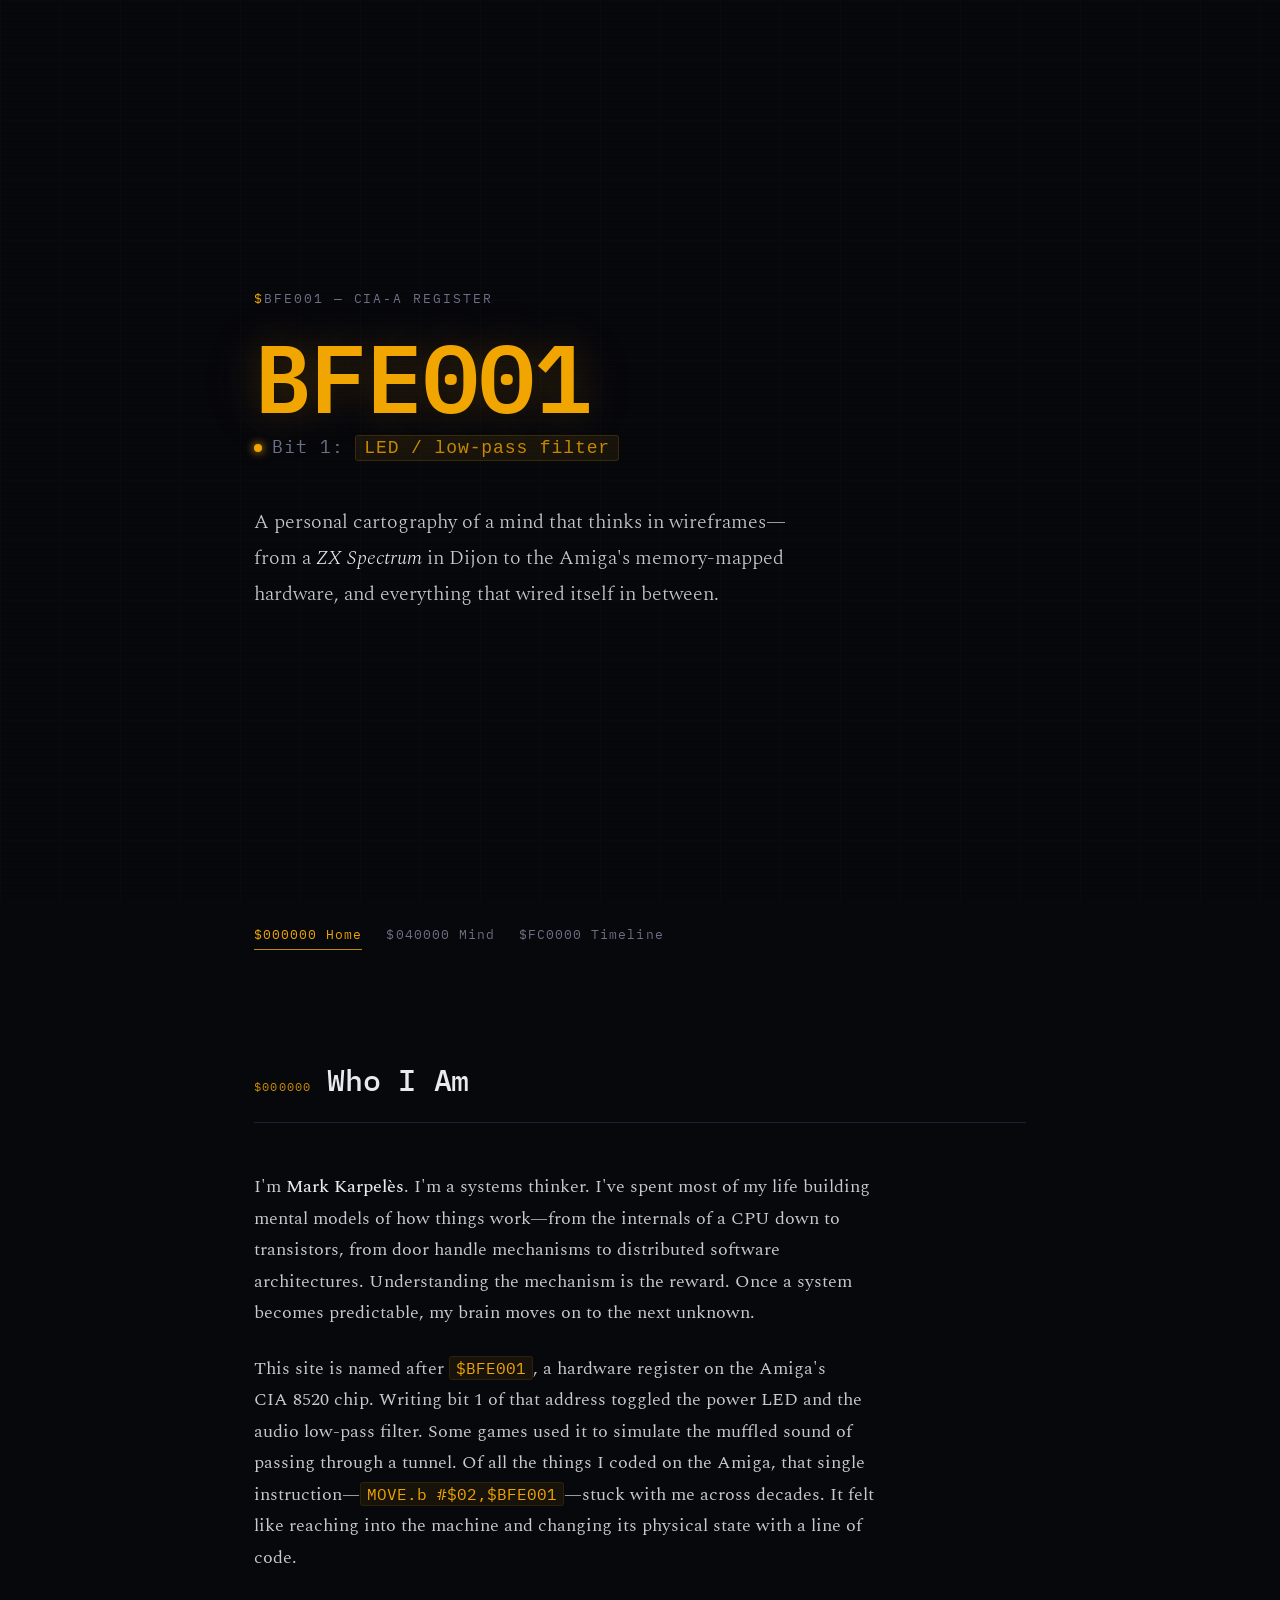
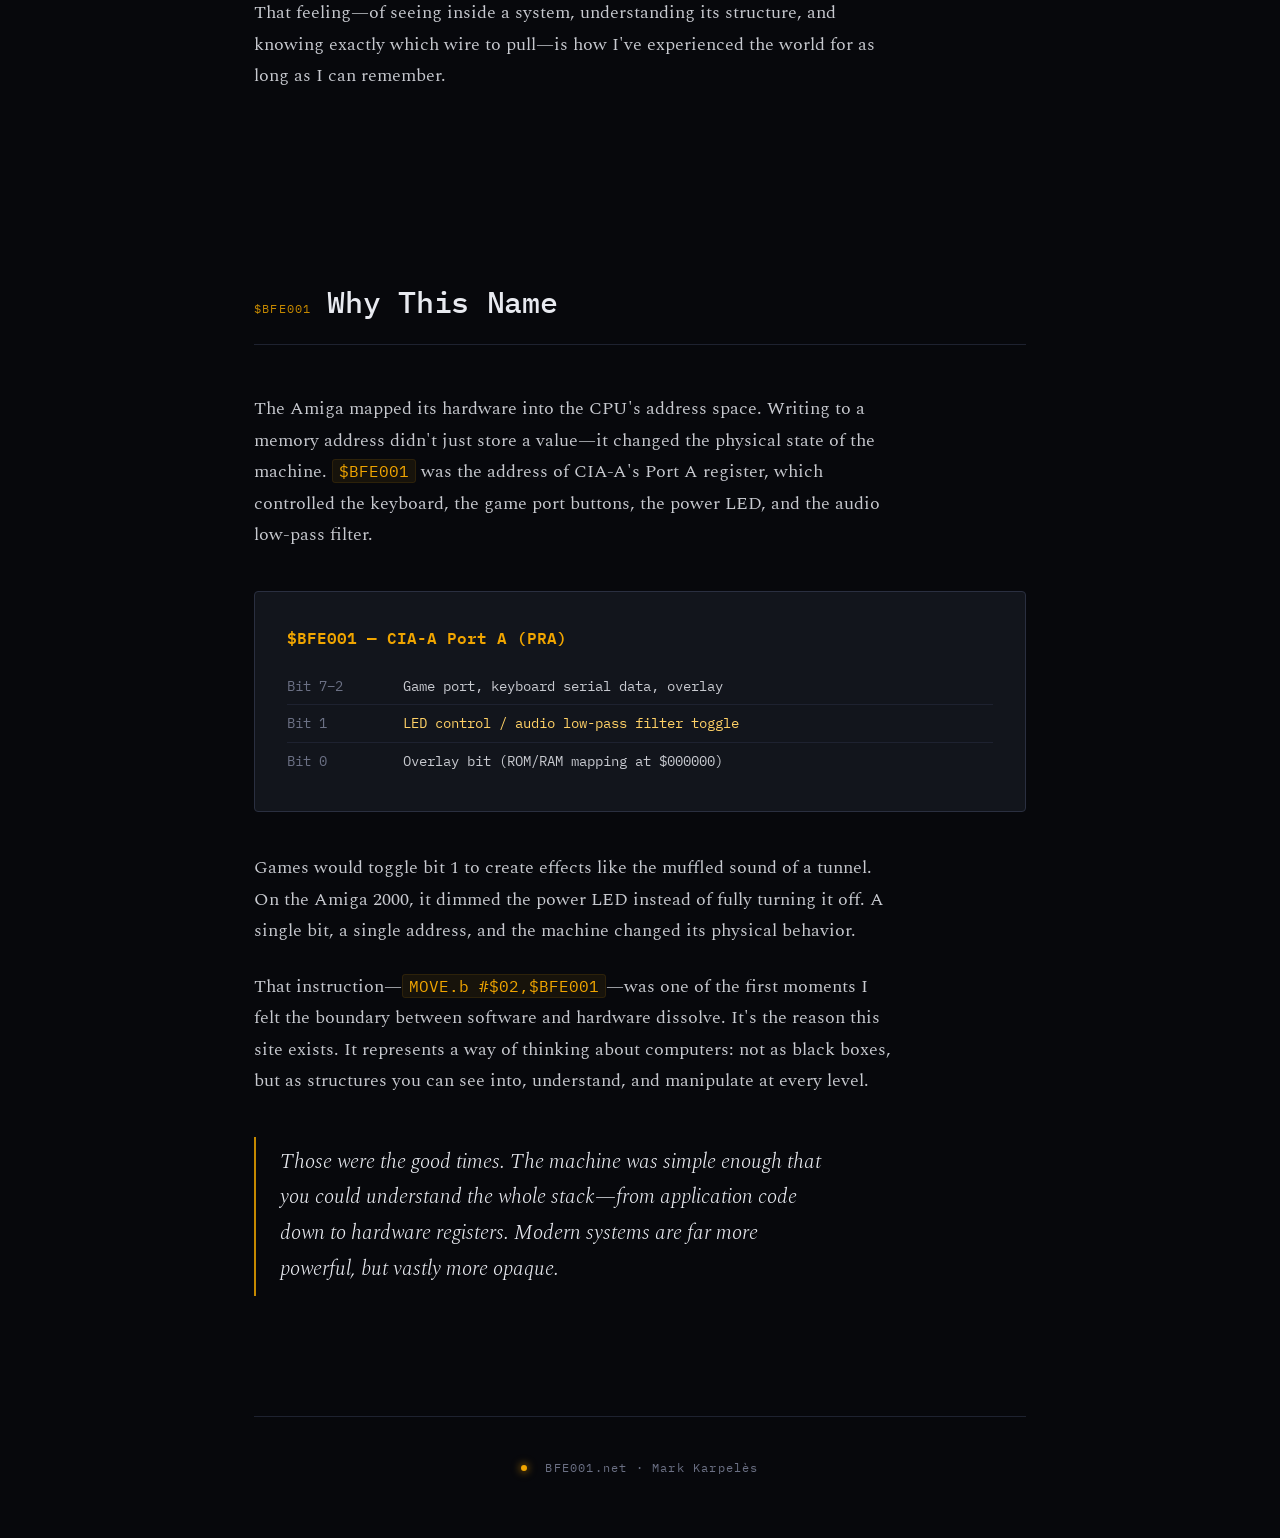
==== commit c3a34235: "Split single page into multi-page site - Extract shared CSS into style.css - index.html: Hero + Who " ====
--- a/index.html
+++ b/index.html
@@ -8,630 +8,7 @@
     <link rel="preconnect" href="https://fonts.googleapis.com">
     <link rel="preconnect" href="https://fonts.gstatic.com" crossorigin>
     <link href="https://fonts.googleapis.com/css2?family=IBM+Plex+Mono:ital,wght@0,300;0,400;0,500;0,600;1,400&family=Spectral:ital,wght@0,300;0,400;0,500;0,600;1,300;1,400&display=swap" rel="stylesheet">
-    <style>
-        :root {
-            --amber: #f0a500;
-            --amber-dim: #c48800;
-            --amber-glow: #f0a50033;
-            --amber-bright: #ffd166;
-            --bg-deep: #07080c;
-            --bg-card: #0d0f14;
-            --bg-surface: #12151c;
-            --border: #1e2230;
-            --border-light: #2a2f40;
-            --text: #c8cad0;
-            --text-dim: #6b7084;
-            --text-bright: #e8eaf0;
-            --green-term: #4ae08a;
-            --red-soft: #e05858;
-        }
-
-        * {
-            margin: 0;
-            padding: 0;
-            box-sizing: border-box;
-        }
-
-        html {
-            scroll-behavior: smooth;
-            scrollbar-width: thin;
-            scrollbar-color: var(--border-light) var(--bg-deep);
-        }
-
-        body {
-            background: var(--bg-deep);
-            color: var(--text);
-            font-family: 'Spectral', Georgia, serif;
-            font-size: 18px;
-            line-height: 1.75;
-            overflow-x: hidden;
-        }
-
-        /* ═══════════════════════════════════════════
-           GRID BACKGROUND
-           ═══════════════════════════════════════════ */
-        .grid-bg {
-            position: fixed;
-            inset: 0;
-            z-index: 0;
-            pointer-events: none;
-            background-image:
-                linear-gradient(var(--border) 1px, transparent 1px),
-                linear-gradient(90deg, var(--border) 1px, transparent 1px);
-            background-size: 60px 60px;
-            opacity: 0.12;
-        }
-
-        .scanline {
-            position: fixed;
-            inset: 0;
-            z-index: 1;
-            pointer-events: none;
-            background: repeating-linear-gradient(
-                0deg,
-                transparent,
-                transparent 2px,
-                rgba(0, 0, 0, 0.06) 2px,
-                rgba(0, 0, 0, 0.06) 4px
-            );
-        }
-
-        /* ═══════════════════════════════════════════
-           LAYOUT
-           ═══════════════════════════════════════════ */
-        .content {
-            position: relative;
-            z-index: 2;
-            max-width: 820px;
-            margin: 0 auto;
-            padding: 0 24px;
-        }
-
-        section {
-            padding: 80px 0;
-            opacity: 0;
-            transform: translateY(20px);
-            transition: opacity 0.8s ease, transform 0.8s ease;
-        }
-
-        section.visible {
-            opacity: 1;
-            transform: translateY(0);
-        }
-
-        /* ═══════════════════════════════════════════
-           HEADER / HERO
-           ═══════════════════════════════════════════ */
-        .hero {
-            min-height: 100vh;
-            display: flex;
-            flex-direction: column;
-            justify-content: center;
-            padding-top: 0;
-            padding-bottom: 0;
-            opacity: 1;
-            transform: none;
-            position: relative;
-        }
-
-        .hero-addr {
-            font-family: 'IBM Plex Mono', monospace;
-            font-size: 13px;
-            letter-spacing: 0.15em;
-            color: var(--text-dim);
-            margin-bottom: 16px;
-        }
-
-        .hero-addr span {
-            color: var(--amber);
-        }
-
-        .hero-title {
-            font-family: 'IBM Plex Mono', monospace;
-            font-size: clamp(48px, 10vw, 96px);
-            font-weight: 600;
-            color: var(--amber);
-            letter-spacing: -0.02em;
-            line-height: 1;
-            margin-bottom: 8px;
-            text-shadow: 0 0 40px var(--amber-glow), 0 0 80px rgba(240, 165, 0, 0.1);
-            animation: flicker 4s ease-in-out infinite;
-        }
-
-        @keyframes flicker {
-            0%, 100% { opacity: 1; }
-            92% { opacity: 1; }
-            93% { opacity: 0.8; }
-            94% { opacity: 1; }
-            96% { opacity: 0.9; }
-            97% { opacity: 1; }
-        }
-
-        .hero-reg {
-            font-family: 'IBM Plex Mono', monospace;
-            font-size: clamp(14px, 2.5vw, 18px);
-            color: var(--text-dim);
-            margin-bottom: 40px;
-            letter-spacing: 0.05em;
-        }
-
-        .hero-reg code {
-            color: var(--amber-dim);
-            background: rgba(240, 165, 0, 0.08);
-            padding: 2px 8px;
-            border-radius: 3px;
-            border: 1px solid rgba(240, 165, 0, 0.15);
-        }
-
-        .hero-subtitle {
-            font-size: 20px;
-            color: var(--text);
-            max-width: 540px;
-            font-weight: 300;
-            line-height: 1.8;
-        }
-
-        .hero-subtitle em {
-            color: var(--text-bright);
-            font-style: italic;
-        }
-
-        .led-indicator {
-            display: inline-block;
-            width: 8px;
-            height: 8px;
-            background: var(--amber);
-            border-radius: 50%;
-            box-shadow: 0 0 8px var(--amber), 0 0 20px var(--amber-glow);
-            margin-right: 10px;
-            animation: led-pulse 3s ease-in-out infinite;
-            vertical-align: middle;
-        }
-
-        @keyframes led-pulse {
-            0%, 100% { opacity: 1; box-shadow: 0 0 8px var(--amber), 0 0 20px var(--amber-glow); }
-            50% { opacity: 0.7; box-shadow: 0 0 4px var(--amber), 0 0 10px var(--amber-glow); }
-        }
-
-        .scroll-hint {
-            position: absolute;
-            bottom: 40px;
-            left: 50%;
-            transform: translateX(-50%);
-            font-family: 'IBM Plex Mono', monospace;
-            font-size: 11px;
-            color: var(--text-dim);
-            letter-spacing: 0.2em;
-            text-transform: uppercase;
-            animation: scroll-fade 2.5s ease-in-out infinite;
-        }
-
-        .scroll-hint::after {
-            content: '';
-            display: block;
-            width: 1px;
-            height: 24px;
-            background: var(--text-dim);
-            margin: 8px auto 0;
-        }
-
-        @keyframes scroll-fade {
-            0%, 100% { opacity: 0.3; }
-            50% { opacity: 0.7; }
-        }
-
-        /* ═══════════════════════════════════════════
-           SECTION HEADERS
-           ═══════════════════════════════════════════ */
-        .section-header {
-            display: flex;
-            align-items: baseline;
-            gap: 16px;
-            margin-bottom: 48px;
-            border-bottom: 1px solid var(--border);
-            padding-bottom: 16px;
-        }
-
-        .section-addr {
-            font-family: 'IBM Plex Mono', monospace;
-            font-size: 12px;
-            color: var(--amber-dim);
-            letter-spacing: 0.1em;
-            white-space: nowrap;
-            flex-shrink: 0;
-        }
-
-        .section-title {
-            font-family: 'IBM Plex Mono', monospace;
-            font-size: clamp(22px, 4vw, 30px);
-            font-weight: 500;
-            color: var(--text-bright);
-            letter-spacing: -0.01em;
-        }
-
-        /* ═══════════════════════════════════════════
-           PROSE
-           ═══════════════════════════════════════════ */
-        .prose p {
-            margin-bottom: 24px;
-            max-width: 640px;
-        }
-
-        .prose p.wide {
-            max-width: 100%;
-        }
-
-        .prose strong {
-            color: var(--text-bright);
-            font-weight: 500;
-        }
-
-        .prose code {
-            font-family: 'IBM Plex Mono', monospace;
-            font-size: 0.88em;
-            color: var(--amber);
-            background: rgba(240, 165, 0, 0.07);
-            padding: 1px 6px;
-            border-radius: 3px;
-            border: 1px solid rgba(240, 165, 0, 0.1);
-        }
-
-        .prose a {
-            color: var(--amber);
-            text-decoration: none;
-            border-bottom: 1px solid rgba(240, 165, 0, 0.3);
-            transition: border-color 0.2s;
-        }
-
-        .prose a:hover {
-            border-bottom-color: var(--amber);
-        }
-
-        /* ═══════════════════════════════════════════
-           MEMORY DIAGRAM
-           ═══════════════════════════════════════════ */
-        .mem-block {
-            font-family: 'IBM Plex Mono', monospace;
-            font-size: 14px;
-            line-height: 1.7;
-            background: var(--bg-card);
-            border: 1px solid var(--border);
-            border-left: 3px solid var(--amber-dim);
-            padding: 20px 24px;
-            margin: 32px 0;
-            overflow-x: auto;
-            border-radius: 0 4px 4px 0;
-            white-space: pre;
-        }
-
-        .mem-block .label {
-            color: var(--amber);
-        }
-
-        .mem-block .comment {
-            color: var(--text-dim);
-        }
-
-        .mem-block .val {
-            color: var(--green-term);
-        }
-
-        .mem-block .dim {
-            color: var(--text-dim);
-        }
-
-        .mem-block .keyword {
-            color: var(--amber-bright);
-        }
-
-        /* ═══════════════════════════════════════════
-           MACHINE TIMELINE
-           ═══════════════════════════════════════════ */
-        .timeline {
-            position: relative;
-            padding-left: 32px;
-            margin: 40px 0;
-        }
-
-        .timeline::before {
-            content: '';
-            position: absolute;
-            left: 6px;
-            top: 8px;
-            bottom: 8px;
-            width: 1px;
-            background: linear-gradient(to bottom, var(--amber-dim), var(--border), var(--amber-dim));
-        }
-
-        .timeline-item {
-            position: relative;
-            margin-bottom: 48px;
-        }
-
-        .timeline-item:last-child {
-            margin-bottom: 0;
-        }
-
-        .timeline-item::before {
-            content: '';
-            position: absolute;
-            left: -29px;
-            top: 10px;
-            width: 9px;
-            height: 9px;
-            border: 2px solid var(--amber-dim);
-            border-radius: 50%;
-            background: var(--bg-deep);
-        }
-
-        .timeline-item.active::before {
-            background: var(--amber);
-            box-shadow: 0 0 8px var(--amber-glow);
-        }
-
-        .timeline-age {
-            font-family: 'IBM Plex Mono', monospace;
-            font-size: 12px;
-            color: var(--amber-dim);
-            letter-spacing: 0.1em;
-            margin-bottom: 4px;
-        }
-
-        .timeline-machine {
-            font-family: 'IBM Plex Mono', monospace;
-            font-size: 18px;
-            font-weight: 500;
-            color: var(--text-bright);
-            margin-bottom: 10px;
-        }
-
-        .timeline-machine .spec {
-            font-weight: 300;
-            font-size: 14px;
-            color: var(--text-dim);
-        }
-
-        .timeline-desc {
-            font-size: 17px;
-            color: var(--text);
-            max-width: 560px;
-        }
-
-        /* ═══════════════════════════════════════════
-           COGNITIVE MAP
-           ═══════════════════════════════════════════ */
-        .cog-grid {
-            display: grid;
-            grid-template-columns: 1fr 1fr;
-            gap: 2px;
-            margin: 32px 0;
-            background: var(--border);
-            border: 1px solid var(--border);
-        }
-
-        .cog-cell {
-            background: var(--bg-card);
-            padding: 20px 24px;
-        }
-
-        .cog-cell.header {
-            font-family: 'IBM Plex Mono', monospace;
-            font-size: 11px;
-            letter-spacing: 0.15em;
-            text-transform: uppercase;
-            color: var(--text-dim);
-            padding: 12px 24px;
-        }
-
-        .cog-label {
-            font-family: 'IBM Plex Mono', monospace;
-            font-size: 13px;
-            color: var(--text-dim);
-            margin-bottom: 6px;
-        }
-
-        .cog-bar {
-            height: 4px;
-            background: var(--border);
-            border-radius: 2px;
-            margin-top: 8px;
-            overflow: hidden;
-        }
-
-        .cog-bar-fill {
-            height: 100%;
-            border-radius: 2px;
-            transition: width 1.2s ease;
-            width: 0;
-        }
-
-        .cog-bar-fill.strong {
-            background: var(--amber);
-            box-shadow: 0 0 6px var(--amber-glow);
-        }
-
-        .cog-bar-fill.weak {
-            background: var(--text-dim);
-        }
-
-        .cog-value {
-            font-family: 'Spectral', serif;
-            font-size: 16px;
-            color: var(--text-bright);
-        }
-
-        .visible .cog-bar-fill {
-            width: var(--fill);
-        }
-
-        /* ═══════════════════════════════════════════
-           SNAPSHOT MEMORIES
-           ═══════════════════════════════════════════ */
-        .snapshot {
-            background: var(--bg-card);
-            border: 1px solid var(--border);
-            padding: 28px 32px;
-            margin: 32px 0;
-            position: relative;
-            border-radius: 4px;
-        }
-
-        .snapshot::before {
-            content: '▪ SNAPSHOT';
-            position: absolute;
-            top: -10px;
-            left: 20px;
-            font-family: 'IBM Plex Mono', monospace;
-            font-size: 10px;
-            letter-spacing: 0.15em;
-            color: var(--amber-dim);
-            background: var(--bg-deep);
-            padding: 0 8px;
-        }
-
-        .snapshot p {
-            font-style: italic;
-            color: var(--text);
-            font-size: 17px;
-            max-width: 100%;
-        }
-
-        .snapshot .snapshot-meta {
-            font-family: 'IBM Plex Mono', monospace;
-            font-size: 12px;
-            color: var(--text-dim);
-            margin-top: 16px;
-            font-style: normal;
-        }
-
-        /* ═══════════════════════════════════════════
-           QUOTE BLOCKS
-           ═══════════════════════════════════════════ */
-        .pullquote {
-            border-left: 2px solid var(--amber-dim);
-            padding: 8px 0 8px 24px;
-            margin: 40px 0;
-            font-size: 21px;
-            font-weight: 300;
-            color: var(--text-bright);
-            font-style: italic;
-            line-height: 1.7;
-            max-width: 580px;
-        }
-
-        /* ═══════════════════════════════════════════
-           REGISTER BLOCK (BFE001 explanation)
-           ═══════════════════════════════════════════ */
-        .register-block {
-            background: var(--bg-surface);
-            border: 1px solid var(--border-light);
-            padding: 32px;
-            margin: 40px 0;
-            position: relative;
-            font-family: 'IBM Plex Mono', monospace;
-            border-radius: 4px;
-        }
-
-        .register-block .reg-title {
-            font-size: 16px;
-            font-weight: 600;
-            color: var(--amber);
-            margin-bottom: 16px;
-        }
-
-        .register-block .reg-row {
-            display: flex;
-            gap: 16px;
-            padding: 6px 0;
-            font-size: 14px;
-            border-bottom: 1px solid var(--border);
-        }
-
-        .register-block .reg-row:last-child {
-            border-bottom: none;
-        }
-
-        .register-block .reg-field {
-            color: var(--text-dim);
-            min-width: 100px;
-        }
-
-        .register-block .reg-val {
-            color: var(--text);
-        }
-
-        .register-block .reg-val .highlight {
-            color: var(--amber-bright);
-        }
-
-        /* ═══════════════════════════════════════════
-           SEPARATOR
-           ═══════════════════════════════════════════ */
-        .sep {
-            display: flex;
-            align-items: center;
-            gap: 16px;
-            padding: 20px 0;
-            font-family: 'IBM Plex Mono', monospace;
-            font-size: 11px;
-            color: var(--text-dim);
-            letter-spacing: 0.2em;
-        }
-
-        .sep::before, .sep::after {
-            content: '';
-            flex: 1;
-            height: 1px;
-            background: var(--border);
-        }
-
-        /* ═══════════════════════════════════════════
-           FOOTER
-           ═══════════════════════════════════════════ */
-        footer {
-            border-top: 1px solid var(--border);
-            padding: 40px 0 60px;
-            font-family: 'IBM Plex Mono', monospace;
-            font-size: 12px;
-            color: var(--text-dim);
-            text-align: center;
-            letter-spacing: 0.1em;
-        }
-
-        footer .led-indicator {
-            width: 6px;
-            height: 6px;
-        }
-
-        /* ═══════════════════════════════════════════
-           RESPONSIVE
-           ═══════════════════════════════════════════ */
-        @media (max-width: 640px) {
-            body { font-size: 16px; }
-
-            section { padding: 60px 0; }
-
-            .cog-grid { grid-template-columns: 1fr; }
-
-            .section-header {
-                flex-direction: column;
-                gap: 4px;
-            }
-
-            .snapshot { padding: 20px; }
-
-            .register-block { padding: 20px; }
-
-            .register-block .reg-row {
-                flex-direction: column;
-                gap: 2px;
-            }
-
-            .timeline { padding-left: 24px; }
-
-            .mem-block { padding: 16px; font-size: 13px; }
-        }
-    </style>
+    <link rel="stylesheet" href="style.css">
 </head>
 <body>
 
@@ -652,6 +29,13 @@
         </p>
         <div class="scroll-hint">scroll</div>
     </section>
+
+    <!-- ═══════════════════════════════════════════ NAV ═══ -->
+    <nav class="site-nav">
+        <a href="index.html" class="active">$000000 Home</a>
+        <a href="mind.html">$040000 Mind</a>
+        <a href="timeline.html">$FC0000 Timeline</a>
+    </nav>
 
     <!-- ═══════════════════════════════════════════ INTRO ═══ -->
     <section>
@@ -681,506 +65,6 @@
                 and knowing exactly which wire to pull&mdash;is how I've experienced the world
                 for as long as I can remember.
             </p>
-        </div>
-    </section>
-
-    <!-- ═══════════════════════════════════════════ MIND ═══ -->
-    <section>
-        <div class="section-header">
-            <span class="section-addr">$040000</span>
-            <h2 class="section-title">How My Mind Works</h2>
-        </div>
-        <div class="prose">
-            <p>
-                Almost no memory I have involves images. I have a few, but most things I
-                remember are feelings or information that can't easily be described with words.
-                If you tell me <em>"remember that blond girl yesterday"</em> I'd have no idea
-                whom you're talking about. I've even realized mid-conversation that some of
-                my former employees from a decade ago were black, but I didn't know who that
-                was until I was told their names. My brain simply doesn't store visual
-                appearance as a retrieval key.
-            </p>
-
-            <p>
-                This has a name: <strong>hypophantasia</strong>&mdash;a low-imagery cognitive style.
-                If you ask me to imagine a red apple, I can somehow picture the stem on top,
-                the bottom indent. But the whole apple? A red circle at best. Organic shapes
-                collapse into simple geometry. Technical objects&mdash;a computer, a house,
-                a lock mechanism&mdash;I can rotate freely in my mind, but they appear as
-                wireframes: structure without texture.
-            </p>
-
-            <div class="pullquote">
-                My brain represents the world as structure, relationships, and spatial maps&mdash;not
-                as images. Walls, floors, rooms: I can mentally float through every house I've ever
-                lived in, but in wireframe mode. Geometry without colour.
-            </div>
-
-            <p>
-                Yet my spatial reasoning is strong. I can mentally float around every house
-                or apartment I ever lived in&mdash;placing rooms relative to other rooms across
-                different floors, locating windows, switches, furniture. If you've ever used
-                a 3D level editor like Hammer (the one that shipped with Half-Life), imagine
-                that: brush geometry, entities, relationships. That's roughly what my internal
-                representation looks like.
-            </p>
-
-            <p>
-                Complex systems appear in my mind as something between a spatial diagram
-                and a logical tree. Nodes and connections, dependencies and constraints&mdash;but
-                the graph can't be forced into 3D space because relationships cross and overlap
-                in ways that a physical layout can't represent. When I think about software
-                architecture or infrastructure, I'm navigating that structure.
-            </p>
-        </div>
-
-        <div class="mem-block">
-<span class="label">COGNITIVE_PROFILE</span> <span class="comment">; summary</span>
-  <span class="dim">├──</span> <span class="keyword">spatial_structure</span>    <span class="val">■■■■■■■■■░</span>  <span class="comment">; strong</span>
-  <span class="dim">├──</span> <span class="keyword">system_modeling</span>     <span class="val">■■■■■■■■■░</span>  <span class="comment">; strong</span>
-  <span class="dim">├──</span> <span class="keyword">mechanistic_reason</span>  <span class="val">■■■■■■■■■■</span>  <span class="comment">; very strong</span>
-  <span class="dim">├──</span> <span class="keyword">recognition_memory</span>  <span class="val">■■■■■■■■░░</span>  <span class="comment">; strong</span>
-  <span class="dim">├──</span> <span class="keyword">visual_imagery</span>      <span class="val">■■░░░░░░░░</span>  <span class="comment">; weak</span>
-  <span class="dim">├──</span> <span class="keyword">face_recall</span>         <span class="val">■░░░░░░░░░</span>  <span class="comment">; very weak</span>
-  <span class="dim">└──</span> <span class="keyword">timeline_ordering</span>  <span class="val">■■░░░░░░░░</span>  <span class="comment">; weak</span>
-        </div>
-    </section>
-
-    <!-- ═══════════════════════════════════════════ MEMORY ═══ -->
-    <section>
-        <div class="section-header">
-            <span class="section-addr">$080000</span>
-            <h2 class="section-title">Memory as Snapshots</h2>
-        </div>
-        <div class="prose">
-            <p>
-                My memories are frozen instants I can inspect&mdash;like breakpoints in a running
-                program. They're not video playback. Each one is a single frame pinned to a
-                location on a spatial map, with some metadata attached: who was there, what
-                happened, the emotional state. But no continuous timeline, no before or after.
-            </p>
-
-            <div class="snapshot">
-                <p>
-                    My 7th birthday in Dijon, 41 Rue Neuve Bergère. Parkings owned by my grandmother,
-                    an event room in the back behind a small area of trees and green. Children from
-                    school around a table. I laughed so hard that juice came out my nose. I can
-                    point to the exact location of that table. But there are no faces, no images,
-                    and no memory of who those children were. Nothing before or after that instant.
-                </p>
-                <div class="snapshot-meta">LOC: 41 Rue Neuve Bergère, Dijon &middot; AGE: 7 &middot; ANCHOR: spatial + emotional spike</div>
-            </div>
-
-            <p>
-                Time itself is abstract for me. I can map spaces but not changes in space.
-                I can update the map, but previous versions are usually lost. I have some
-                memories locked in time because they're attached to a birthday or a known event,
-                but generally I can't place memories on a timeline. Remembering what I did
-                yesterday or last week is almost impossible without looking at pictures, unless
-                something notable happened.
-            </p>
-
-            <p>
-                I now offload temporal indexing to technology&mdash;mostly Google Photos, where
-                I can quickly search for objects or places and retrieve timestamps. It's essentially
-                an external memory system: the brain holds the spatial map and the structural
-                knowledge, and the phone provides the <em>when</em>.
-            </p>
-        </div>
-
-        <div class="mem-block">
-<span class="label">MEMORY_MODEL</span>
-  <span class="dim">├──</span> <span class="keyword">index</span>: <span class="val">spatial (place cells)</span>
-  <span class="dim">├──</span> <span class="keyword">format</span>: <span class="val">frozen snapshot + metadata</span>
-  <span class="dim">├──</span> <span class="keyword">visual_layer</span>: <span class="val">absent</span>
-  <span class="dim">├──</span> <span class="keyword">temporal_tag</span>: <span class="val">sparse, event-anchored only</span>
-  <span class="dim">└──</span> <span class="keyword">ext_storage</span>: <span class="val">Google Photos (temporal index)</span>
-        </div>
-    </section>
-
-    <!-- ═══════════════════════════════════════════ CURIOSITY ═══ -->
-    <section>
-        <div class="section-header">
-            <span class="section-addr">$0C0000</span>
-            <h2 class="section-title">The Curiosity Loop</h2>
-        </div>
-        <div class="prose">
-            <p>
-                As a child I would dismantle calculators, remote controllers, and anything
-                I wanted to understand. More often than not I was met with a boring black
-                epoxy blob hiding all the interesting parts. But the drive was always the same:
-                see the mechanism, build the internal model, predict the behavior.
-            </p>
-
-            <div class="mem-block">
-<span class="label">CURIOSITY_CYCLE</span>
-  <span class="val">encounter system</span>
-      <span class="dim">↓</span>
-  <span class="val">infer internal structure</span>
-      <span class="dim">↓</span>
-  <span class="val">build mental model</span>
-      <span class="dim">↓</span>
-  <span class="val">system becomes predictable</span>
-      <span class="dim">↓</span>
-  <span class="val">interest drops → next unknown</span>
-            </div>
-
-            <p>
-                I now know how the internals of a CPU work&mdash;from instructions to registers
-                to logic gates to transistors&mdash;and I have a good idea of how a calculator
-                or remote controller chip is made without dismantling anything. The same applies
-                to anything mechanical: door handle mechanisms, locks, machines. I can usually
-                imagine how something was made just by looking at whatever moving parts are
-                visible, and quickly reverse-engineer the internal workings.
-            </p>
-
-            <p>
-                The same intuition applies to software. I can see inside most systems almost
-                instantly, getting a good idea of the process used to reach the final product.
-                I learned to content myself with understanding the process rather than being
-                able to reproduce it fully. The reward is the model, not the object.
-            </p>
-
-            <p>
-                Debugging complex problems works best in the background. I keep them in mind,
-                and the best place for solutions to appear is usually while taking a shower.
-                The brain builds a complex relational model, and when I relax, the default
-                network reorganises it until the correct structure emerges.
-            </p>
-        </div>
-    </section>
-
-    <div class="sep">///</div>
-
-    <!-- ═══════════════════════════════════════════ GROWING UP ═══ -->
-    <section>
-        <div class="section-header">
-            <span class="section-addr">$FC0000</span>
-            <h2 class="section-title">Growing Up</h2>
-        </div>
-        <div class="prose">
-            <p>
-                Born June&nbsp;1, 1985 in Chenôve&mdash;the hospital for the Dijon area.
-                I grew up between Dijon and Paris, moved between my mother and my grandmother,
-                between schools that didn't quite know what to do with me. Each place came with
-                a different machine, and each machine taught me a different layer of how computing
-                works. By the time I was ten, I'd seen three levels of abstraction without
-                realising they had names.
-            </p>
-        </div>
-
-        <div class="timeline">
-            <div class="timeline-item">
-                <div class="timeline-age">~1988–1991 &middot; AGE 3–5 &middot; PRE-SCHOOL</div>
-                <div class="timeline-machine">Sinclair ZX Spectrum <span class="spec">48K → 128K</span></div>
-                <div class="timeline-desc">
-                    My mother's machine. She was a single mother and would let me play with the
-                    Sinclair while she did other things. She wrote games for me&mdash;a musical
-                    keyboard, a labyrinth with custom font sprites, and others. I started by
-                    tweaking her code: making myself walk through walls, or more often just
-                    breaking everything. The Spectrum's <code>BREAK</code> key let you pause any
-                    running program and inspect its source. I think I enjoyed breaking out of the
-                    rules and seeing the code more than playing.
-                </div>
-            </div>
-
-            <div class="timeline-item">
-                <div class="timeline-age">~1988–1991 &middot; FIRST PROGRAMS</div>
-                <div class="timeline-machine">Messaging, Alarms, and Structured Memory</div>
-                <div class="timeline-desc">
-                    On the Spectrum I built a messaging system where users could create mailboxes
-                    and send messages to each other. I also reproduced our house alarm system&mdash;it
-                    had a keyboard where codes activated zones and configured schedules, but I was
-                    forbidden to touch it, so I emulated the whole thing on the Sinclair. I remember
-                    struggling briefly with the step from <code>FOR/READ/DATA</code> to
-                    <code>DIM</code> arrays&mdash;my first encounter with the concept of structured
-                    memory. I was surprised by how short the musical keyboard code was&mdash;it just
-                    played a sound with the frequency being the key's ASCII code multiplied by some
-                    value. I spent ages tweaking colours and being frustrated at the Sinclair only
-                    allowing two colours per cell.
-                </div>
-            </div>
-
-            <div class="timeline-item">
-                <div class="timeline-age">1991–1992 &middot; AGE 6 &middot; CP</div>
-                <div class="timeline-machine">Moving to Grandmother's <span class="spec">Dijon</span></div>
-                <div class="timeline-desc">
-                    I moved in with my grandmother in Dijon and started CP (cours préparatoire).
-                    No computer around anymore&mdash;a jarring change from the Spectrum days.
-                </div>
-            </div>
-
-            <div class="timeline-item">
-                <div class="timeline-age">1992–1993 &middot; AGE 7 &middot; CE1 + CE2</div>
-                <div class="timeline-machine">Skipping a Year <span class="spec">Enseignement par Petit Groupes, Dijon</span></div>
-                <div class="timeline-desc">
-                    I did CE1 and CE2 in a single year at the Enseignement par Petit Groupes
-                    in Dijon, effectively skipping a grade.
-                </div>
-            </div>
-
-            <div class="timeline-item">
-                <div class="timeline-age">1993–1994 &middot; AGE 8 &middot; CM1 &middot; PARIS</div>
-                <div class="timeline-machine">Macintosh Plus <span class="spec">+ HyperCard</span></div>
-                <div class="timeline-desc">
-                    CM1 at the Enseignement par Petit Groupes in Paris, living with my mother.
-                    Her apartment had a 286 I wasn't allowed to touch, and later a Macintosh Plus.
-                    HyperCard was a revelation&mdash;cards, stacks, buttons, scripts. An entirely
-                    different way of thinking about software: event-driven, interactive, visual.
-                    I didn't understand much HyperTalk (no documentation), but the experience of
-                    building interactive systems stayed.
-                </div>
-            </div>
-
-            <div class="timeline-item">
-                <div class="timeline-age">1994–1995 &middot; AGE 9 &middot; CM2 &middot; DIJON</div>
-                <div class="timeline-machine">Amiga 500 <span class="spec">with grandmother</span></div>
-                <div class="timeline-desc">
-                    Back to Dijon for CM2. Around this time I got my hands on an Amiga&nbsp;500
-                    at my grandmother's. After the Spectrum's constraints, the Amiga felt like
-                    a different universe&mdash;proper graphics, multitasking, and a real operating
-                    system.
-                </div>
-            </div>
-
-            <div class="timeline-item active">
-                <div class="timeline-age">1995–2000 &middot; AGE 10–14 &middot; COLLÈGE</div>
-                <div class="timeline-machine">Amiga 2000 <span class="spec">Motorola 68000</span></div>
-                <div class="timeline-desc">
-                    Five years at the Collège du Prieuré de Binson, a boarding school.
-                    I repeated 6ème&mdash;the year I'd gained by skipping CE2, given back.
-                    A chartered bus would leave from Place de la Nation in Paris every Monday
-                    and bring us back on Fridays. Weekends in Paris meant entire days immersed
-                    in the machine.
-                    I upgraded from the 500 to an Amiga&nbsp;2000 and took it with me to Paris.
-                    Blitz&nbsp;Basic&nbsp;2 let me inline assembly directly in BASIC code&mdash;a
-                    massive leap from POKEing bytecodes on the Spectrum. I coded an Arkanoid clone
-                    and explored hardware capabilities: toggling the LED and audio filter via
-                    <code>$BFE001</code>, understanding how MOD music kept playing while the
-                    CPU did other work (DMA and the Paula chip), exploring the ROM mapped at
-                    address&nbsp;0 and the jump-table architecture of <code>exec.library</code>.
-                </div>
-            </div>
-
-            <div class="timeline-item">
-                <div class="timeline-age">COLLÈGE YEARS &middot; DEEP DIVE</div>
-                <div class="timeline-machine">Understanding the Stack</div>
-                <div class="timeline-desc">
-                    I remember taking the RER across the Paris banlieue to a library, where I
-                    photocopied an entire book about Amiga internals. I wanted to know what
-                    every function in every library did. I discovered you could hook library
-                    functions by overwriting the jump table offset to your own
-                    address&mdash;because the Amiga shared one flat address space across all
-                    tasks, with no memory protection. I upgraded from Workbench&nbsp;1.3 to
-                    2.04, expanded storage with an Iomega Zip drive (which promptly lost most
-                    of my work to the infamous click of death).
-                </div>
-            </div>
-
-            <div class="timeline-item">
-                <div class="timeline-age">1999 &middot; AGE 14 &middot; 3ÈME</div>
-                <div class="timeline-machine">Going Online <span class="spec">AMD K6-II, Windows 98, Wanadoo ADSL</span></div>
-                <div class="timeline-desc">
-                    My mother upgraded from the old 286/Macintosh to an actual modern PC&mdash;an
-                    AMD K6-II running Windows&nbsp;98. More importantly, we got ADSL with
-                    Wanadoo and their weird green modem. After years of exploring machines in
-                    isolation, the internet opened a whole new world. Everything I'd been doing
-                    alone suddenly connected to everyone else doing the same thing.
-                </div>
-            </div>
-
-            <div class="timeline-item">
-                <div class="timeline-age">NOV 1999 &middot; AGE 14</div>
-                <div class="timeline-machine">First Homepage <span class="spec">upsilon.studio.free.fr</span></div>
-                <div class="timeline-desc">
-                    Free.fr had just launched in France and offered free web page hosting. I
-                    built my first homepage there&mdash;earliest pages dating to November 1999.
-                    It included an <em>Amiga Zone</em> where I published disk copying tools
-                    I'd written, a MOD plugin for Winamp, and a collection of my favourite
-                    Amiga tracker modules. The rest of the site was pure late-90s teenager:
-                    Half-Life, ICQ, the Shadoks, and FSLT&mdash;a guild I was in playing
-                    Counter-Strike beta&nbsp;4. Years of building things in isolation on the
-                    Spectrum and Amiga, and now I could share them with the world.
-                </div>
-            </div>
-
-            <div class="timeline-item">
-                <div class="timeline-age">~2000 &middot; EARLY WEB EXPERIMENTS</div>
-                <div class="timeline-machine">Inventing AJAX Before AJAX</div>
-                <div class="timeline-desc">
-                    I experimented with building a real-time chat in the browser using hidden
-                    iframes that loaded PHP scripts returning JavaScript code. The server
-                    would push updates by generating <code>&lt;script&gt;</code> tags that
-                    called functions in the parent frame. This was essentially what the world
-                    would later do with <code>XMLHttpRequest</code> and JSON&mdash;except
-                    JSON didn't exist yet. When Firefox came out, I would use
-                    <code>.toSource()</code> to serialise objects into JavaScript notation,
-                    years before Douglas Crockford gave it a name.
-                </div>
-            </div>
-
-            <div class="timeline-item">
-                <div class="timeline-age">2000–2001 &middot; AGE 15 &middot; 2NDE</div>
-                <div class="timeline-machine">Lost in the System <span class="spec">Lycée Camille Sée → Claude Bernard, Paris</span></div>
-                <div class="timeline-desc">
-                    Moving from the private school system to public caused my file to be lost.
-                    I was supposed to attend Lycée Camille Sée, but with no file there was no
-                    room. The administration had to find another place, which took time&mdash;and
-                    in that gap, in September 2000, I launched <strong>ookoo.org</strong>,
-                    my own hosting service. It started with web hosting, then I ran an IRC
-                    network on top of it. The domain is still mine today. When a spot was finally
-                    found, I did half a year of seconde générale at Lycée Claude Bernard before
-                    things fell apart. Another year lost&mdash;but ookoo.org kept running.
-                </div>
-            </div>
-
-            <div class="timeline-item">
-                <div class="timeline-age">2001–2003 &middot; AGE 16–17 &middot; BEP</div>
-                <div class="timeline-machine">BEP Électrotechnique <span class="spec">Lycée Louis Armand, Paris 15e</span></div>
-                <div class="timeline-desc">
-                    Two years (seconde and terminale) at Louis Armand. Obtained the BEP and CAP
-                    in electrical engineering. The formal education was over. Around this time
-                    I also stopped explaining that my <em>prénom d'usage</em> was actually
-                    Robert&mdash;my third first name&mdash;and just let people call me
-                    <strong>Mark</strong>. I was ready to move on to what I'd been doing since
-                    age three&mdash;just this time, someone would pay me for it.
-                </div>
-            </div>
-
-            <div class="timeline-item">
-                <div class="timeline-age">JUNE 2003 &middot; AGE 18</div>
-                <div class="timeline-machine">FRO <span class="spec">French Ragnarök Online — fro.ookoo.org</span></div>
-                <div class="timeline-desc">
-                    Launched a French Ragnarök Online private server on the ookoo.org
-                    infrastructure. The goal was to let French players who couldn't access the
-                    international servers discover the game&mdash;whether because of the cost,
-                    the language barrier, or the lag. FRO would run for nearly four years,
-                    building a community and teaching me as much about managing people as
-                    about managing servers.
-                </div>
-            </div>
-
-            <div class="timeline-item">
-                <div class="timeline-age">OCT 2003 &middot; AGE 18</div>
-                <div class="timeline-machine">Software Engineer <span class="spec">first salary</span></div>
-                <div class="timeline-desc">
-                    First payslip from a small game company, dated October 2003&mdash;addressed
-                    to my mother's apartment, where I was living at the time. She had moved to a
-                    smaller place after collège when the owner of the old apartment changed hands.
-                </div>
-            </div>
-
-            <div class="timeline-item">
-                <div class="timeline-age">~2004 &middot; NORTH OF PARIS</div>
-                <div class="timeline-machine">manga4all <span class="spec">finding a tribe</span></div>
-                <div class="timeline-desc">
-                    For a while I lived with friends from manga4all, an internet group I knew
-                    through the IRC network. The manga and anime community, the servers, the
-                    people I met online&mdash;it all overlapped. This was the world I'd
-                    built for myself while the school system had no idea what to do with me.
-                </div>
-            </div>
-
-            <div class="timeline-item">
-                <div class="timeline-age">JUNE 2004 &middot; AGE 19 &middot; ALFORTVILLE</div>
-                <div class="timeline-machine">First Apartment <span class="spec">8m², on my own</span></div>
-                <div class="timeline-desc">
-                    Moved into my own place&mdash;a tiny 8&nbsp;m² apartment in Alfortville.
-                    Over a year of independence: working, running FRO, and figuring out
-                    the rest.
-                </div>
-            </div>
-
-            <div class="timeline-item">
-                <div class="timeline-age">APRIL 2005 &middot; AGE 19</div>
-                <div class="timeline-machine">First Trip to Japan <span class="spec">visiting a friend</span></div>
-                <div class="timeline-desc">
-                    Flew to Japan for the first time to visit Méko (Mékolai Chauvet), a
-                    friend who had created Pinpin Lelapin, Dating Sim, and Studio Tanuki.
-                    A brief trip, but enough to plant the seed that would eventually pull
-                    me there for good.
-                </div>
-            </div>
-
-            <div class="timeline-item">
-                <div class="timeline-age">~2005 &middot; AGE 20</div>
-                <div class="timeline-machine">Fotovista <span class="spec">Pixmania — ~3 months</span></div>
-                <div class="timeline-desc">
-                    A brief stint at Fotovista (Pixmania), lasting about three months.
-                </div>
-            </div>
-
-            <div class="timeline-item">
-                <div class="timeline-age">SEPT 2006 &middot; AGE 21</div>
-                <div class="timeline-machine">Nexway <span class="spec">formerly Téléchargement.fr</span></div>
-                <div class="timeline-desc">
-                    Joined Nexway, a digital distribution company. I'd stay connected to
-                    this company for a long time&mdash;leaving a few months after moving
-                    to Japan in 2009, but continuing to work with them through my own
-                    company even to this day.
-                </div>
-            </div>
-
-            <div class="timeline-item">
-                <div class="timeline-age">DEC 2006 – ~SEPT 2007 &middot; AGE 21</div>
-                <div class="timeline-machine">Israel <span class="spec">Aliyah attempt</span></div>
-                <div class="timeline-desc">
-                    Made Aliyah to Israel with the idea of launching a cybersecurity venture.
-                    The project didn't survive the reality of the region&mdash;the 2006
-                    Lebanon War had just ended and the security situation made it
-                    untenable. I returned to France after roughly nine months.
-                </div>
-            </div>
-
-            <div class="timeline-item">
-                <div class="timeline-age">JAN 8, 2007</div>
-                <div class="timeline-machine">FRO Closes <span class="spec">after official French RO launch</span></div>
-                <div class="timeline-desc">
-                    When French Ragnarök Online launched officially, the reason for FRO's existence
-                    disappeared. After nearly four years and countless people passing through,
-                    I shut it down. <em>"Gérer FRO m'a permis d'apprendre énormément, et fut
-                    également une expérience inoubliable, que ce soit sur le plan technique
-                    ou le plan humain."</em>
-                </div>
-            </div>
-
-            <div class="timeline-item">
-                <div class="timeline-age">2007 &middot; AGE 22</div>
-                <div class="timeline-machine">Suck My Geek <span class="spec">Canal+ documentary</span></div>
-                <div class="timeline-desc">
-                    Featured in <em>Suck My Geek</em>, a Canal+ documentary exploring
-                    geek and otaku culture in France. A brief moment under someone
-                    else's lens.
-                </div>
-            </div>
-
-            <div class="timeline-item">
-                <div class="timeline-age">SUMMER 2007 &middot; AGE 22</div>
-                <div class="timeline-machine">Second Trip to Japan <span class="spec">with otaku friends</span></div>
-                <div class="timeline-desc">
-                    Returned to Japan, this time with a group of friends from the otaku
-                    community. Tokyo, Akihabara, the whole circuit. The pull was getting
-                    stronger.
-                </div>
-            </div>
-
-            <div class="timeline-item">
-                <div class="timeline-age">~2007–2008</div>
-                <div class="timeline-machine">MagicalTux <span class="spec">a blog, then an identity</span></div>
-                <div class="timeline-desc">
-                    Started a blog called <em>A Wonderful Life in a Magical Tux</em>&mdash;a
-                    play on Linux's penguin mascot. The name stuck. <strong>MagicalTux</strong>
-                    became the pseudonym I'd carry into everything that followed.
-                </div>
-            </div>
-
-            <div class="timeline-item active">
-                <div class="timeline-age">JUNE 18, 2009 &middot; AGE 24</div>
-                <div class="timeline-machine">Japan</div>
-                <div class="timeline-desc">
-                    I moved to Japan.
-                </div>
-            </div>
         </div>
     </section>
 
--- a/style.css
+++ b/style.css
@@ -0,0 +1,651 @@
+:root {
+    --amber: #f0a500;
+    --amber-dim: #c48800;
+    --amber-glow: #f0a50033;
+    --amber-bright: #ffd166;
+    --bg-deep: #07080c;
+    --bg-card: #0d0f14;
+    --bg-surface: #12151c;
+    --border: #1e2230;
+    --border-light: #2a2f40;
+    --text: #c8cad0;
+    --text-dim: #6b7084;
+    --text-bright: #e8eaf0;
+    --green-term: #4ae08a;
+    --red-soft: #e05858;
+}
+
+* {
+    margin: 0;
+    padding: 0;
+    box-sizing: border-box;
+}
+
+html {
+    scroll-behavior: smooth;
+    scrollbar-width: thin;
+    scrollbar-color: var(--border-light) var(--bg-deep);
+}
+
+body {
+    background: var(--bg-deep);
+    color: var(--text);
+    font-family: 'Spectral', Georgia, serif;
+    font-size: 18px;
+    line-height: 1.75;
+    overflow-x: hidden;
+}
+
+/* ═══════════════════════════════════════════
+   GRID BACKGROUND
+   ═══════════════════════════════════════════ */
+.grid-bg {
+    position: fixed;
+    inset: 0;
+    z-index: 0;
+    pointer-events: none;
+    background-image:
+        linear-gradient(var(--border) 1px, transparent 1px),
+        linear-gradient(90deg, var(--border) 1px, transparent 1px);
+    background-size: 60px 60px;
+    opacity: 0.12;
+}
+
+.scanline {
+    position: fixed;
+    inset: 0;
+    z-index: 1;
+    pointer-events: none;
+    background: repeating-linear-gradient(
+        0deg,
+        transparent,
+        transparent 2px,
+        rgba(0, 0, 0, 0.06) 2px,
+        rgba(0, 0, 0, 0.06) 4px
+    );
+}
+
+/* ═══════════════════════════════════════════
+   LAYOUT
+   ═══════════════════════════════════════════ */
+.content {
+    position: relative;
+    z-index: 2;
+    max-width: 820px;
+    margin: 0 auto;
+    padding: 0 24px;
+}
+
+section {
+    padding: 80px 0;
+    opacity: 0;
+    transform: translateY(20px);
+    transition: opacity 0.8s ease, transform 0.8s ease;
+}
+
+section.visible {
+    opacity: 1;
+    transform: translateY(0);
+}
+
+/* ═══════════════════════════════════════════
+   HEADER / HERO
+   ═══════════════════════════════════════════ */
+.hero {
+    min-height: 100vh;
+    display: flex;
+    flex-direction: column;
+    justify-content: center;
+    padding-top: 0;
+    padding-bottom: 0;
+    opacity: 1;
+    transform: none;
+    position: relative;
+}
+
+.hero-addr {
+    font-family: 'IBM Plex Mono', monospace;
+    font-size: 13px;
+    letter-spacing: 0.15em;
+    color: var(--text-dim);
+    margin-bottom: 16px;
+}
+
+.hero-addr span {
+    color: var(--amber);
+}
+
+.hero-title {
+    font-family: 'IBM Plex Mono', monospace;
+    font-size: clamp(48px, 10vw, 96px);
+    font-weight: 600;
+    color: var(--amber);
+    letter-spacing: -0.02em;
+    line-height: 1;
+    margin-bottom: 8px;
+    text-shadow: 0 0 40px var(--amber-glow), 0 0 80px rgba(240, 165, 0, 0.1);
+    animation: flicker 4s ease-in-out infinite;
+}
+
+@keyframes flicker {
+    0%, 100% { opacity: 1; }
+    92% { opacity: 1; }
+    93% { opacity: 0.8; }
+    94% { opacity: 1; }
+    96% { opacity: 0.9; }
+    97% { opacity: 1; }
+}
+
+.hero-reg {
+    font-family: 'IBM Plex Mono', monospace;
+    font-size: clamp(14px, 2.5vw, 18px);
+    color: var(--text-dim);
+    margin-bottom: 40px;
+    letter-spacing: 0.05em;
+}
+
+.hero-reg code {
+    color: var(--amber-dim);
+    background: rgba(240, 165, 0, 0.08);
+    padding: 2px 8px;
+    border-radius: 3px;
+    border: 1px solid rgba(240, 165, 0, 0.15);
+}
+
+.hero-subtitle {
+    font-size: 20px;
+    color: var(--text);
+    max-width: 540px;
+    font-weight: 300;
+    line-height: 1.8;
+}
+
+.hero-subtitle em {
+    color: var(--text-bright);
+    font-style: italic;
+}
+
+.led-indicator {
+    display: inline-block;
+    width: 8px;
+    height: 8px;
+    background: var(--amber);
+    border-radius: 50%;
+    box-shadow: 0 0 8px var(--amber), 0 0 20px var(--amber-glow);
+    margin-right: 10px;
+    animation: led-pulse 3s ease-in-out infinite;
+    vertical-align: middle;
+}
+
+@keyframes led-pulse {
+    0%, 100% { opacity: 1; box-shadow: 0 0 8px var(--amber), 0 0 20px var(--amber-glow); }
+    50% { opacity: 0.7; box-shadow: 0 0 4px var(--amber), 0 0 10px var(--amber-glow); }
+}
+
+.scroll-hint {
+    position: absolute;
+    bottom: 40px;
+    left: 50%;
+    transform: translateX(-50%);
+    font-family: 'IBM Plex Mono', monospace;
+    font-size: 11px;
+    color: var(--text-dim);
+    letter-spacing: 0.2em;
+    text-transform: uppercase;
+    animation: scroll-fade 2.5s ease-in-out infinite;
+}
+
+.scroll-hint::after {
+    content: '';
+    display: block;
+    width: 1px;
+    height: 24px;
+    background: var(--text-dim);
+    margin: 8px auto 0;
+}
+
+@keyframes scroll-fade {
+    0%, 100% { opacity: 0.3; }
+    50% { opacity: 0.7; }
+}
+
+/* ═══════════════════════════════════════════
+   NAVIGATION
+   ═══════════════════════════════════════════ */
+.site-nav {
+    font-family: 'IBM Plex Mono', monospace;
+    font-size: 13px;
+    letter-spacing: 0.08em;
+    padding: 24px 0;
+    display: flex;
+    gap: 24px;
+    flex-wrap: wrap;
+}
+
+.site-nav a {
+    color: var(--text-dim);
+    text-decoration: none;
+    border-bottom: 1px solid transparent;
+    transition: color 0.2s, border-color 0.2s;
+    padding-bottom: 2px;
+}
+
+.site-nav a:hover,
+.site-nav a.active {
+    color: var(--amber);
+    border-bottom-color: var(--amber-dim);
+}
+
+/* ═══════════════════════════════════════════
+   SECTION HEADERS
+   ═══════════════════════════════════════════ */
+.section-header {
+    display: flex;
+    align-items: baseline;
+    gap: 16px;
+    margin-bottom: 48px;
+    border-bottom: 1px solid var(--border);
+    padding-bottom: 16px;
+}
+
+.section-addr {
+    font-family: 'IBM Plex Mono', monospace;
+    font-size: 12px;
+    color: var(--amber-dim);
+    letter-spacing: 0.1em;
+    white-space: nowrap;
+    flex-shrink: 0;
+}
+
+.section-title {
+    font-family: 'IBM Plex Mono', monospace;
+    font-size: clamp(22px, 4vw, 30px);
+    font-weight: 500;
+    color: var(--text-bright);
+    letter-spacing: -0.01em;
+}
+
+/* ═══════════════════════════════════════════
+   PROSE
+   ═══════════════════════════════════════════ */
+.prose p {
+    margin-bottom: 24px;
+    max-width: 640px;
+}
+
+.prose p.wide {
+    max-width: 100%;
+}
+
+.prose strong {
+    color: var(--text-bright);
+    font-weight: 500;
+}
+
+.prose code {
+    font-family: 'IBM Plex Mono', monospace;
+    font-size: 0.88em;
+    color: var(--amber);
+    background: rgba(240, 165, 0, 0.07);
+    padding: 1px 6px;
+    border-radius: 3px;
+    border: 1px solid rgba(240, 165, 0, 0.1);
+}
+
+.prose a {
+    color: var(--amber);
+    text-decoration: none;
+    border-bottom: 1px solid rgba(240, 165, 0, 0.3);
+    transition: border-color 0.2s;
+}
+
+.prose a:hover {
+    border-bottom-color: var(--amber);
+}
+
+/* ═══════════════════════════════════════════
+   MEMORY DIAGRAM
+   ═══════════════════════════════════════════ */
+.mem-block {
+    font-family: 'IBM Plex Mono', monospace;
+    font-size: 14px;
+    line-height: 1.7;
+    background: var(--bg-card);
+    border: 1px solid var(--border);
+    border-left: 3px solid var(--amber-dim);
+    padding: 20px 24px;
+    margin: 32px 0;
+    overflow-x: auto;
+    border-radius: 0 4px 4px 0;
+    white-space: pre;
+}
+
+.mem-block .label {
+    color: var(--amber);
+}
+
+.mem-block .comment {
+    color: var(--text-dim);
+}
+
+.mem-block .val {
+    color: var(--green-term);
+}
+
+.mem-block .dim {
+    color: var(--text-dim);
+}
+
+.mem-block .keyword {
+    color: var(--amber-bright);
+}
+
+/* ═══════════════════════════════════════════
+   MACHINE TIMELINE
+   ═══════════════════════════════════════════ */
+.timeline {
+    position: relative;
+    padding-left: 32px;
+    margin: 40px 0;
+}
+
+.timeline::before {
+    content: '';
+    position: absolute;
+    left: 6px;
+    top: 8px;
+    bottom: 8px;
+    width: 1px;
+    background: linear-gradient(to bottom, var(--amber-dim), var(--border), var(--amber-dim));
+}
+
+.timeline-item {
+    position: relative;
+    margin-bottom: 48px;
+}
+
+.timeline-item:last-child {
+    margin-bottom: 0;
+}
+
+.timeline-item::before {
+    content: '';
+    position: absolute;
+    left: -29px;
+    top: 10px;
+    width: 9px;
+    height: 9px;
+    border: 2px solid var(--amber-dim);
+    border-radius: 50%;
+    background: var(--bg-deep);
+}
+
+.timeline-item.active::before {
+    background: var(--amber);
+    box-shadow: 0 0 8px var(--amber-glow);
+}
+
+.timeline-age {
+    font-family: 'IBM Plex Mono', monospace;
+    font-size: 12px;
+    color: var(--amber-dim);
+    letter-spacing: 0.1em;
+    margin-bottom: 4px;
+}
+
+.timeline-machine {
+    font-family: 'IBM Plex Mono', monospace;
+    font-size: 18px;
+    font-weight: 500;
+    color: var(--text-bright);
+    margin-bottom: 10px;
+}
+
+.timeline-machine .spec {
+    font-weight: 300;
+    font-size: 14px;
+    color: var(--text-dim);
+}
+
+.timeline-desc {
+    font-size: 17px;
+    color: var(--text);
+    max-width: 560px;
+}
+
+/* ═══════════════════════════════════════════
+   COGNITIVE MAP
+   ═══════════════════════════════════════════ */
+.cog-grid {
+    display: grid;
+    grid-template-columns: 1fr 1fr;
+    gap: 2px;
+    margin: 32px 0;
+    background: var(--border);
+    border: 1px solid var(--border);
+}
+
+.cog-cell {
+    background: var(--bg-card);
+    padding: 20px 24px;
+}
+
+.cog-cell.header {
+    font-family: 'IBM Plex Mono', monospace;
+    font-size: 11px;
+    letter-spacing: 0.15em;
+    text-transform: uppercase;
+    color: var(--text-dim);
+    padding: 12px 24px;
+}
+
+.cog-label {
+    font-family: 'IBM Plex Mono', monospace;
+    font-size: 13px;
+    color: var(--text-dim);
+    margin-bottom: 6px;
+}
+
+.cog-bar {
+    height: 4px;
+    background: var(--border);
+    border-radius: 2px;
+    margin-top: 8px;
+    overflow: hidden;
+}
+
+.cog-bar-fill {
+    height: 100%;
+    border-radius: 2px;
+    transition: width 1.2s ease;
+    width: 0;
+}
+
+.cog-bar-fill.strong {
+    background: var(--amber);
+    box-shadow: 0 0 6px var(--amber-glow);
+}
+
+.cog-bar-fill.weak {
+    background: var(--text-dim);
+}
+
+.cog-value {
+    font-family: 'Spectral', serif;
+    font-size: 16px;
+    color: var(--text-bright);
+}
+
+.visible .cog-bar-fill {
+    width: var(--fill);
+}
+
+/* ═══════════════════════════════════════════
+   SNAPSHOT MEMORIES
+   ═══════════════════════════════════════════ */
+.snapshot {
+    background: var(--bg-card);
+    border: 1px solid var(--border);
+    padding: 28px 32px;
+    margin: 32px 0;
+    position: relative;
+    border-radius: 4px;
+}
+
+.snapshot::before {
+    content: '▪ SNAPSHOT';
+    position: absolute;
+    top: -10px;
+    left: 20px;
+    font-family: 'IBM Plex Mono', monospace;
+    font-size: 10px;
+    letter-spacing: 0.15em;
+    color: var(--amber-dim);
+    background: var(--bg-deep);
+    padding: 0 8px;
+}
+
+.snapshot p {
+    font-style: italic;
+    color: var(--text);
+    font-size: 17px;
+    max-width: 100%;
+}
+
+.snapshot .snapshot-meta {
+    font-family: 'IBM Plex Mono', monospace;
+    font-size: 12px;
+    color: var(--text-dim);
+    margin-top: 16px;
+    font-style: normal;
+}
+
+/* ═══════════════════════════════════════════
+   QUOTE BLOCKS
+   ═══════════════════════════════════════════ */
+.pullquote {
+    border-left: 2px solid var(--amber-dim);
+    padding: 8px 0 8px 24px;
+    margin: 40px 0;
+    font-size: 21px;
+    font-weight: 300;
+    color: var(--text-bright);
+    font-style: italic;
+    line-height: 1.7;
+    max-width: 580px;
+}
+
+/* ═══════════════════════════════════════════
+   REGISTER BLOCK (BFE001 explanation)
+   ═══════════════════════════════════════════ */
+.register-block {
+    background: var(--bg-surface);
+    border: 1px solid var(--border-light);
+    padding: 32px;
+    margin: 40px 0;
+    position: relative;
+    font-family: 'IBM Plex Mono', monospace;
+    border-radius: 4px;
+}
+
+.register-block .reg-title {
+    font-size: 16px;
+    font-weight: 600;
+    color: var(--amber);
+    margin-bottom: 16px;
+}
+
+.register-block .reg-row {
+    display: flex;
+    gap: 16px;
+    padding: 6px 0;
+    font-size: 14px;
+    border-bottom: 1px solid var(--border);
+}
+
+.register-block .reg-row:last-child {
+    border-bottom: none;
+}
+
+.register-block .reg-field {
+    color: var(--text-dim);
+    min-width: 100px;
+}
+
+.register-block .reg-val {
+    color: var(--text);
+}
+
+.register-block .reg-val .highlight {
+    color: var(--amber-bright);
+}
+
+/* ═══════════════════════════════════════════
+   SEPARATOR
+   ═══════════════════════════════════════════ */
+.sep {
+    display: flex;
+    align-items: center;
+    gap: 16px;
+    padding: 20px 0;
+    font-family: 'IBM Plex Mono', monospace;
+    font-size: 11px;
+    color: var(--text-dim);
+    letter-spacing: 0.2em;
+}
+
+.sep::before, .sep::after {
+    content: '';
+    flex: 1;
+    height: 1px;
+    background: var(--border);
+}
+
+/* ═══════════════════════════════════════════
+   FOOTER
+   ═══════════════════════════════════════════ */
+footer {
+    border-top: 1px solid var(--border);
+    padding: 40px 0 60px;
+    font-family: 'IBM Plex Mono', monospace;
+    font-size: 12px;
+    color: var(--text-dim);
+    text-align: center;
+    letter-spacing: 0.1em;
+}
+
+footer .led-indicator {
+    width: 6px;
+    height: 6px;
+}
+
+/* ═══════════════════════════════════════════
+   RESPONSIVE
+   ═══════════════════════════════════════════ */
+@media (max-width: 640px) {
+    body { font-size: 16px; }
+
+    section { padding: 60px 0; }
+
+    .cog-grid { grid-template-columns: 1fr; }
+
+    .section-header {
+        flex-direction: column;
+        gap: 4px;
+    }
+
+    .snapshot { padding: 20px; }
+
+    .register-block { padding: 20px; }
+
+    .register-block .reg-row {
+        flex-direction: column;
+        gap: 2px;
+    }
+
+    .timeline { padding-left: 24px; }
+
+    .mem-block { padding: 16px; font-size: 13px; }
+
+    .site-nav { gap: 16px; }
+}
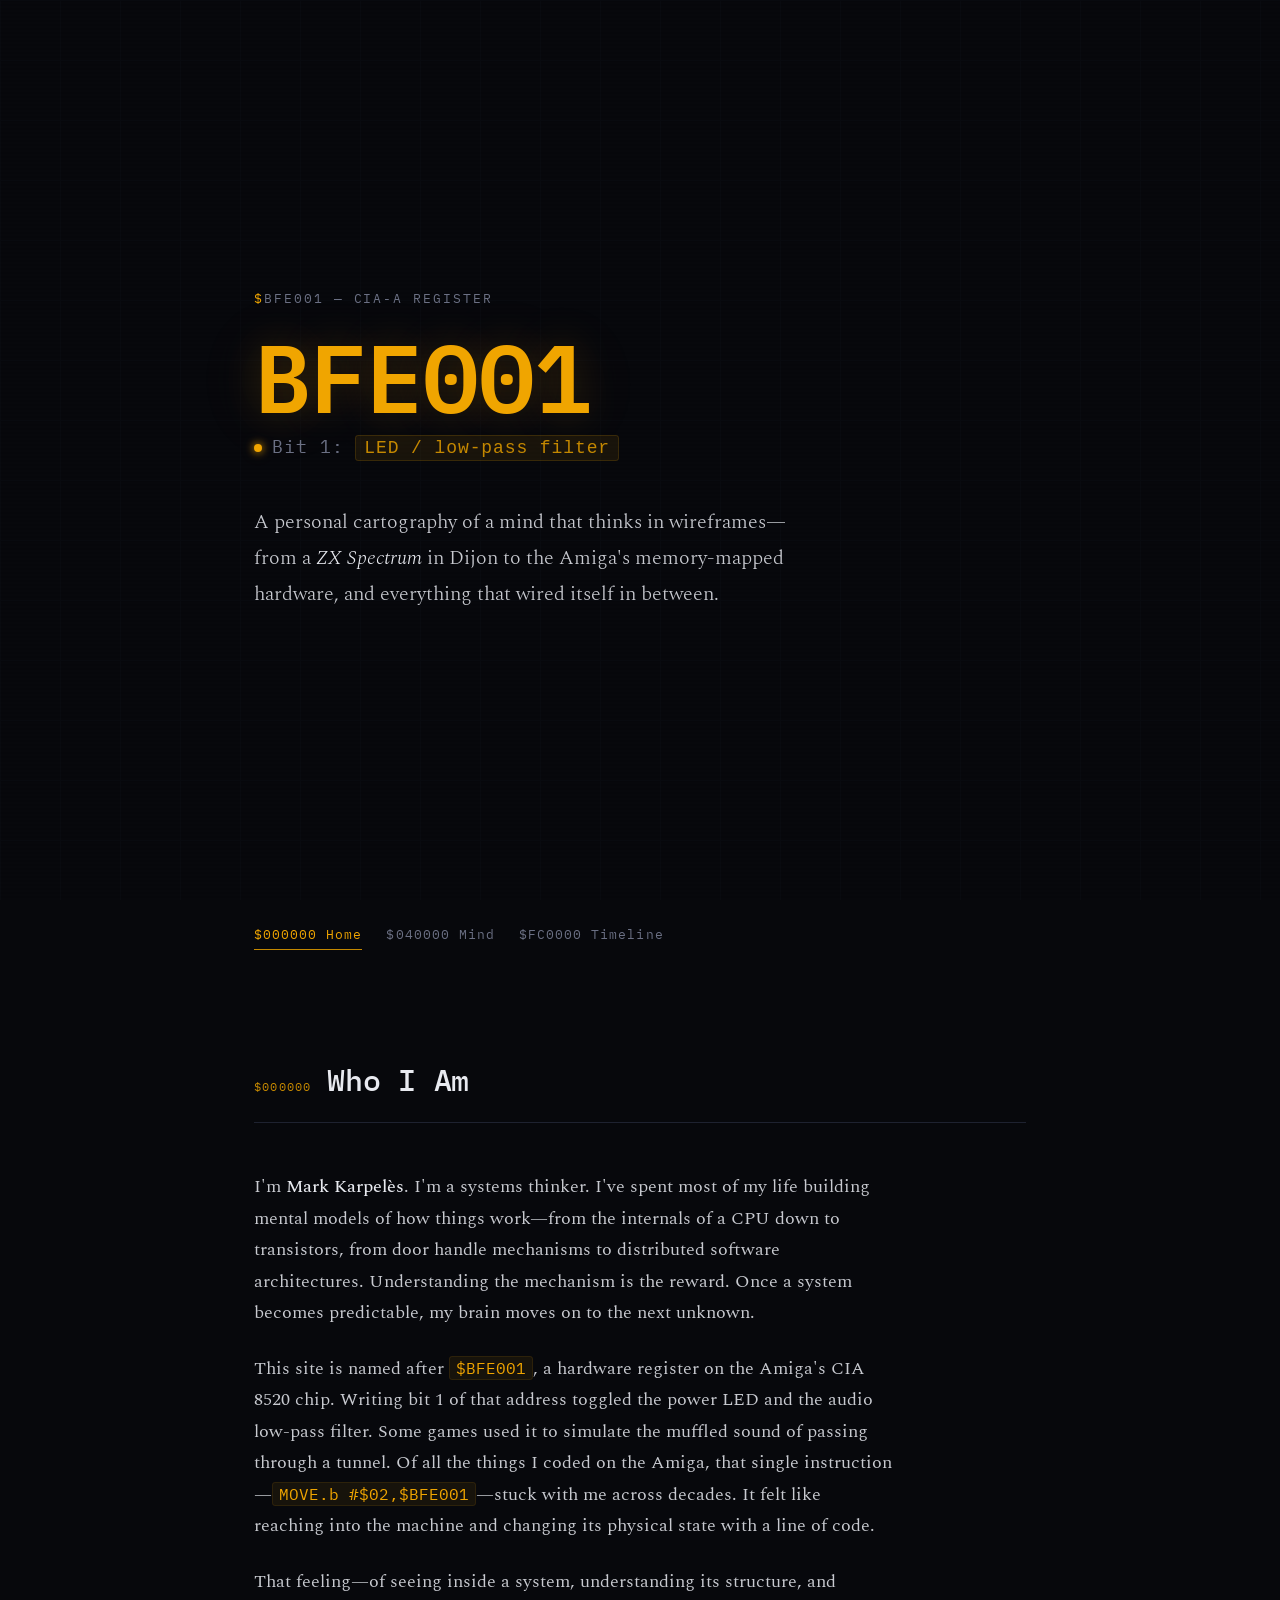
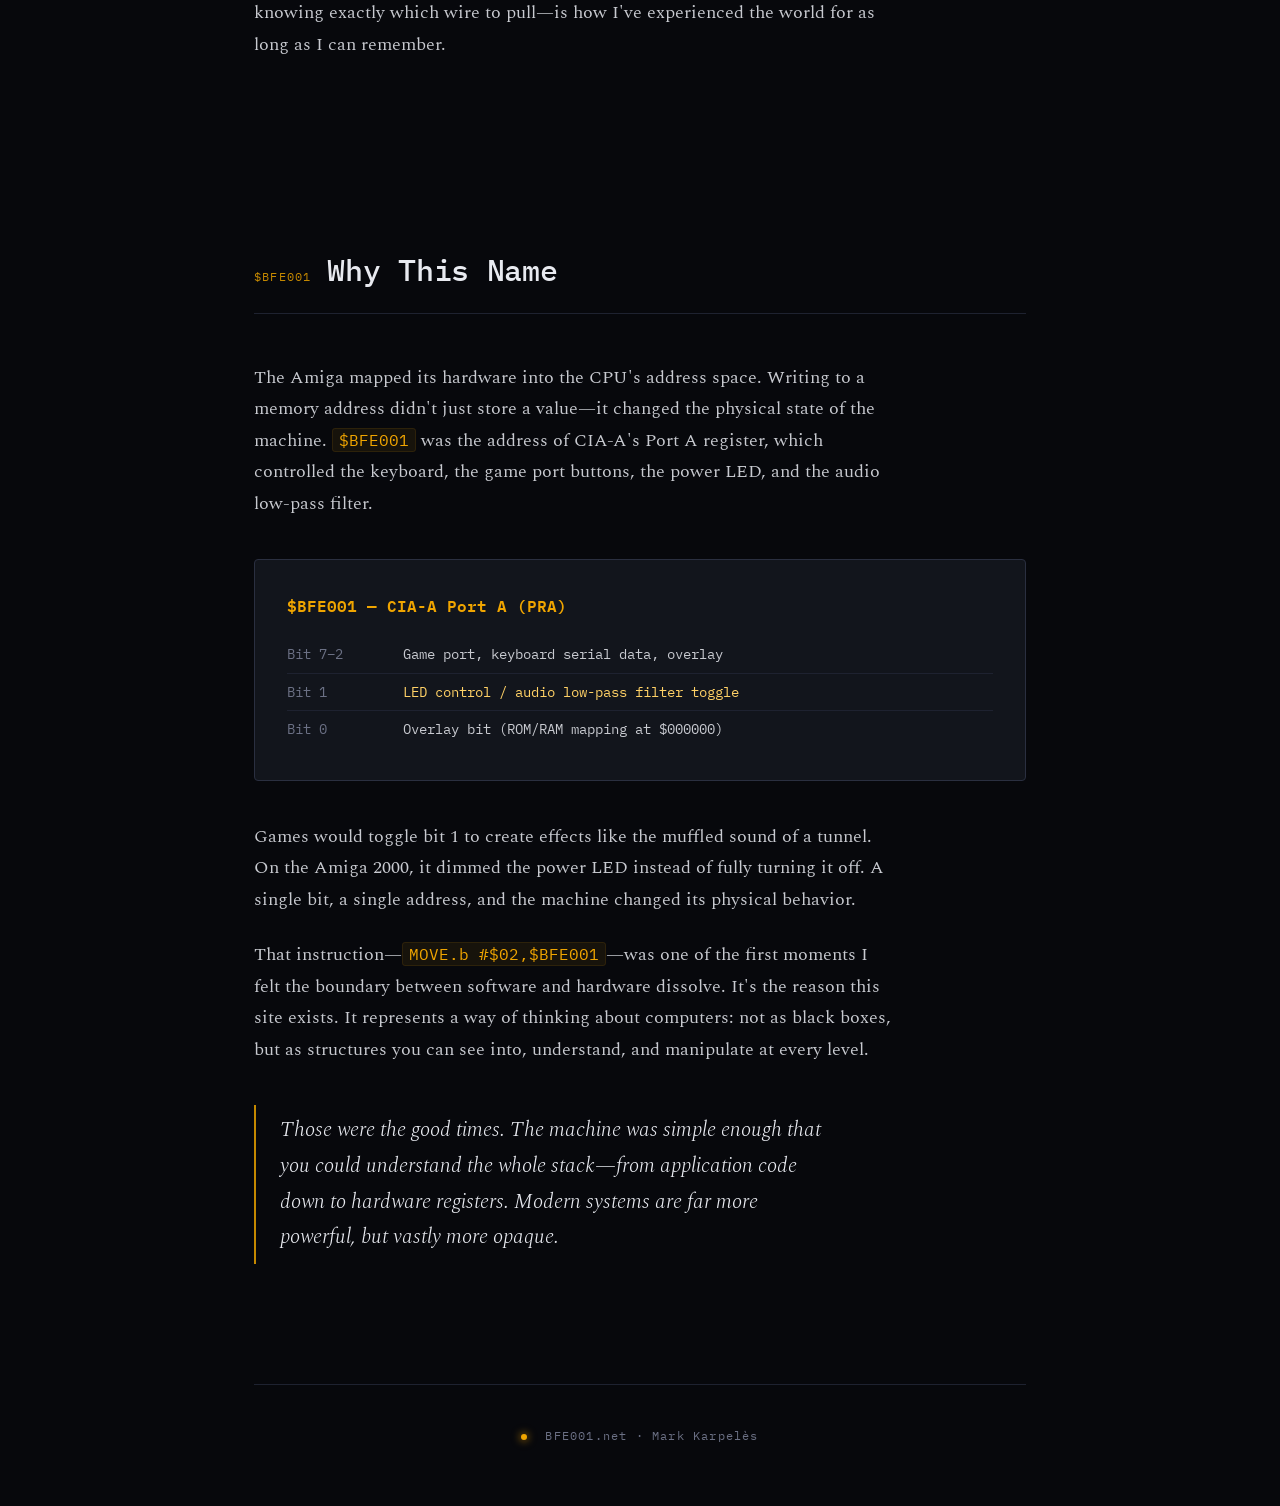
==== commit f079d697: "Add Markdown/template build system for i18n support - build.py: generates static HTML from Markdown " ====
--- a/index.html
+++ b/index.html
@@ -1,3 +1,4 @@
+<!-- Generated by build.py — edit content/ and templates/ instead -->
 <!DOCTYPE html>
 <html lang="en">
 <head>
@@ -17,124 +18,110 @@
 
 <div class="content">
 
-    <!-- ═══════════════════════════════════════════ HERO ═══ -->
+    
     <section class="hero">
         <div class="hero-addr"><span>$</span>BFE001 &mdash; CIA-A REGISTER</div>
         <h1 class="hero-title">BFE001</h1>
         <div class="hero-reg"><span class="led-indicator"></span>Bit 1: <code>LED / low-pass filter</code></div>
-        <p class="hero-subtitle">
-            A personal cartography of a mind that thinks in wireframes&mdash;from
-            a <em>ZX Spectrum</em> in Dijon to the Amiga's memory-mapped hardware,
-            and everything that wired itself in between.
-        </p>
+        <p class="hero-subtitle">A personal cartography of a mind that thinks in wireframes—from a <em>ZX Spectrum</em> in Dijon to the Amiga's memory-mapped hardware, and everything that wired itself in between.</p>
         <div class="scroll-hint">scroll</div>
     </section>
 
-    <!-- ═══════════════════════════════════════════ NAV ═══ -->
+
     <nav class="site-nav">
+        
         <a href="index.html" class="active">$000000 Home</a>
+        
         <a href="mind.html">$040000 Mind</a>
+        
         <a href="timeline.html">$FC0000 Timeline</a>
+        
+        
     </nav>
 
-    <!-- ═══════════════════════════════════════════ INTRO ═══ -->
+    
+    
     <section>
         <div class="section-header">
             <span class="section-addr">$000000</span>
             <h2 class="section-title">Who I Am</h2>
         </div>
         <div class="prose">
-            <p>
-                I'm <strong>Mark Karpelès</strong>. I'm a systems thinker. I've spent most of
-                my life building mental models of how things work&mdash;from the internals of a
-                CPU down to transistors, from door handle mechanisms to distributed software
-                architectures. Understanding the mechanism is the reward. Once a system becomes
-                predictable, my brain moves on to the next unknown.
-            </p>
-            <p>
-                This site is named after <code>$BFE001</code>, a hardware register on the
-                Amiga's CIA&nbsp;8520 chip. Writing bit&nbsp;1 of that address toggled the
-                power LED and the audio low-pass filter. Some games used it to simulate the
-                muffled sound of passing through a tunnel. Of all the things I coded on the
-                Amiga, that single instruction&mdash;<code>MOVE.b&nbsp;#$02,$BFE001</code>&mdash;stuck
-                with me across decades. It felt like reaching into the machine and changing
-                its physical state with a line of code.
-            </p>
-            <p>
-                That feeling&mdash;of seeing inside a system, understanding its structure,
-                and knowing exactly which wire to pull&mdash;is how I've experienced the world
-                for as long as I can remember.
-            </p>
+            <p>I'm <strong>Mark Karpelès</strong>. I'm a systems thinker. I've spent most of
+my life building mental models of how things work—from the internals of a
+CPU down to transistors, from door handle mechanisms to distributed software
+architectures. Understanding the mechanism is the reward. Once a system becomes
+predictable, my brain moves on to the next unknown.</p>
+<p>This site is named after <code>$BFE001</code>, a hardware register on the
+Amiga's CIA 8520 chip. Writing bit 1 of that address toggled the
+power LED and the audio low-pass filter. Some games used it to simulate the
+muffled sound of passing through a tunnel. Of all the things I coded on the
+Amiga, that single instruction—<code>MOVE.b #$02,$BFE001</code>—stuck
+with me across decades. It felt like reaching into the machine and changing
+its physical state with a line of code.</p>
+<p>That feeling—of seeing inside a system, understanding its structure,
+and knowing exactly which wire to pull—is how I've experienced the world
+for as long as I can remember.</p>
         </div>
     </section>
-
-    <!-- ═══════════════════════════════════════════ BFE001 ═══ -->
+    
     <section>
         <div class="section-header">
             <span class="section-addr">$BFE001</span>
             <h2 class="section-title">Why This Name</h2>
         </div>
         <div class="prose">
-            <p>
-                The Amiga mapped its hardware into the CPU's address space. Writing to a memory
-                address didn't just store a value&mdash;it changed the physical state of the
-                machine. <code>$BFE001</code> was the address of CIA-A's Port&nbsp;A register,
-                which controlled the keyboard, the game port buttons, the power LED, and the
-                audio low-pass filter.
-            </p>
-        </div>
+            <p>The Amiga mapped its hardware into the CPU's address space. Writing to a memory
+address didn't just store a value—it changed the physical state of the
+machine. <code>$BFE001</code> was the address of CIA-A's Port A register,
+which controlled the keyboard, the game port buttons, the power LED, and the
+audio low-pass filter.</p>
+<div class="register-block">
+    <div class="reg-title">$BFE001 — CIA-A Port A (PRA)</div>
+    <div class="reg-row">
+        <span class="reg-field">Bit 7–2</span>
+        <span class="reg-val">Game port, keyboard serial data, overlay</span>
+    </div>
+    <div class="reg-row">
+        <span class="reg-field">Bit 1</span>
+        <span class="reg-val"><span class="highlight">LED control / audio low-pass filter toggle</span></span>
+    </div>
+    <div class="reg-row">
+        <span class="reg-field">Bit 0</span>
+        <span class="reg-val">Overlay bit (ROM/RAM mapping at $000000)</span>
+    </div>
+</div>
 
-        <div class="register-block">
-            <div class="reg-title">$BFE001 — CIA-A Port A (PRA)</div>
-            <div class="reg-row">
-                <span class="reg-field">Bit 7–2</span>
-                <span class="reg-val">Game port, keyboard serial data, overlay</span>
-            </div>
-            <div class="reg-row">
-                <span class="reg-field">Bit 1</span>
-                <span class="reg-val"><span class="highlight">LED control / audio low-pass filter toggle</span></span>
-            </div>
-            <div class="reg-row">
-                <span class="reg-field">Bit 0</span>
-                <span class="reg-val">Overlay bit (ROM/RAM mapping at $000000)</span>
-            </div>
-        </div>
-
-        <div class="prose">
-            <p>
-                Games would toggle bit&nbsp;1 to create effects like the muffled sound of
-                a tunnel. On the Amiga&nbsp;2000, it dimmed the power LED instead of
-                fully turning it off. A single bit, a single address, and the machine changed
-                its physical behavior.
-            </p>
-
-            <p>
-                That instruction&mdash;<code>MOVE.b #$02,$BFE001</code>&mdash;was one of the
-                first moments I felt the boundary between software and hardware dissolve.
-                It's the reason this site exists. It represents a way of thinking about
-                computers: not as black boxes, but as structures you can see into, understand,
-                and manipulate at every level.
-            </p>
-
-            <div class="pullquote">
-                Those were the good times. The machine was simple enough that you could
-                understand the whole stack&mdash;from application code down to hardware
-                registers. Modern systems are far more powerful, but vastly more opaque.
-            </div>
+<p>Games would toggle bit 1 to create effects like the muffled sound of
+a tunnel. On the Amiga 2000, it dimmed the power LED instead of
+fully turning it off. A single bit, a single address, and the machine changed
+its physical behavior.</p>
+<p>That instruction—<code>MOVE.b #$02,$BFE001</code>—was one of the
+first moments I felt the boundary between software and hardware dissolve.
+It's the reason this site exists. It represents a way of thinking about
+computers: not as black boxes, but as structures you can see into, understand,
+and manipulate at every level.</p>
+<div class="pullquote">
+Those were the good times. The machine was simple enough that you could
+understand the whole stack—from application code down to hardware
+registers. Modern systems are far more powerful, but vastly more opaque.
+</div>
         </div>
     </section>
+    
 
-    <!-- ═══════════════════════════════════════════ FOOTER ═══ -->
+
     <footer>
         <div class="content">
-            <span class="led-indicator"></span> BFE001.net &middot; Mark Karpelès
+            <span class="led-indicator"></span> BFE001.net · Mark Karpelès
         </div>
     </footer>
 
 </div>
 
+
+
 <script>
-    // Intersection observer for scroll-triggered section reveals
     const observer = new IntersectionObserver((entries) => {
         entries.forEach(entry => {
             if (entry.isIntersecting) {
@@ -149,8 +136,9 @@
     document.querySelectorAll('section:not(.hero)').forEach(section => {
         observer.observe(section);
     });
+</script>
 
-    // Fade out scroll hint on scroll
+<script>
     const scrollHint = document.querySelector('.scroll-hint');
     if (scrollHint) {
         let hidden = false;
@@ -164,5 +152,6 @@
     }
 </script>
 
+
 </body>
-</html>
+</html>
--- a/style.css
+++ b/style.css
@@ -236,6 +236,16 @@
     border-bottom-color: var(--amber-dim);
 }
 
+.site-nav .nav-sep {
+    color: var(--border-light);
+}
+
+.site-nav .lang-link {
+    text-transform: uppercase;
+    font-size: 11px;
+    letter-spacing: 0.12em;
+}
+
 /* ═══════════════════════════════════════════
    SECTION HEADERS
    ═══════════════════════════════════════════ */
@@ -413,6 +423,24 @@
     max-width: 560px;
 }
 
+.timeline-desc p {
+    margin-bottom: 12px;
+}
+
+.timeline-desc p:last-child {
+    margin-bottom: 0;
+}
+
+.timeline-desc code {
+    font-family: 'IBM Plex Mono', monospace;
+    font-size: 0.88em;
+    color: var(--amber);
+    background: rgba(240, 165, 0, 0.07);
+    padding: 1px 6px;
+    border-radius: 3px;
+    border: 1px solid rgba(240, 165, 0, 0.1);
+}
+
 /* ═══════════════════════════════════════════
    COGNITIVE MAP
    ═══════════════════════════════════════════ */
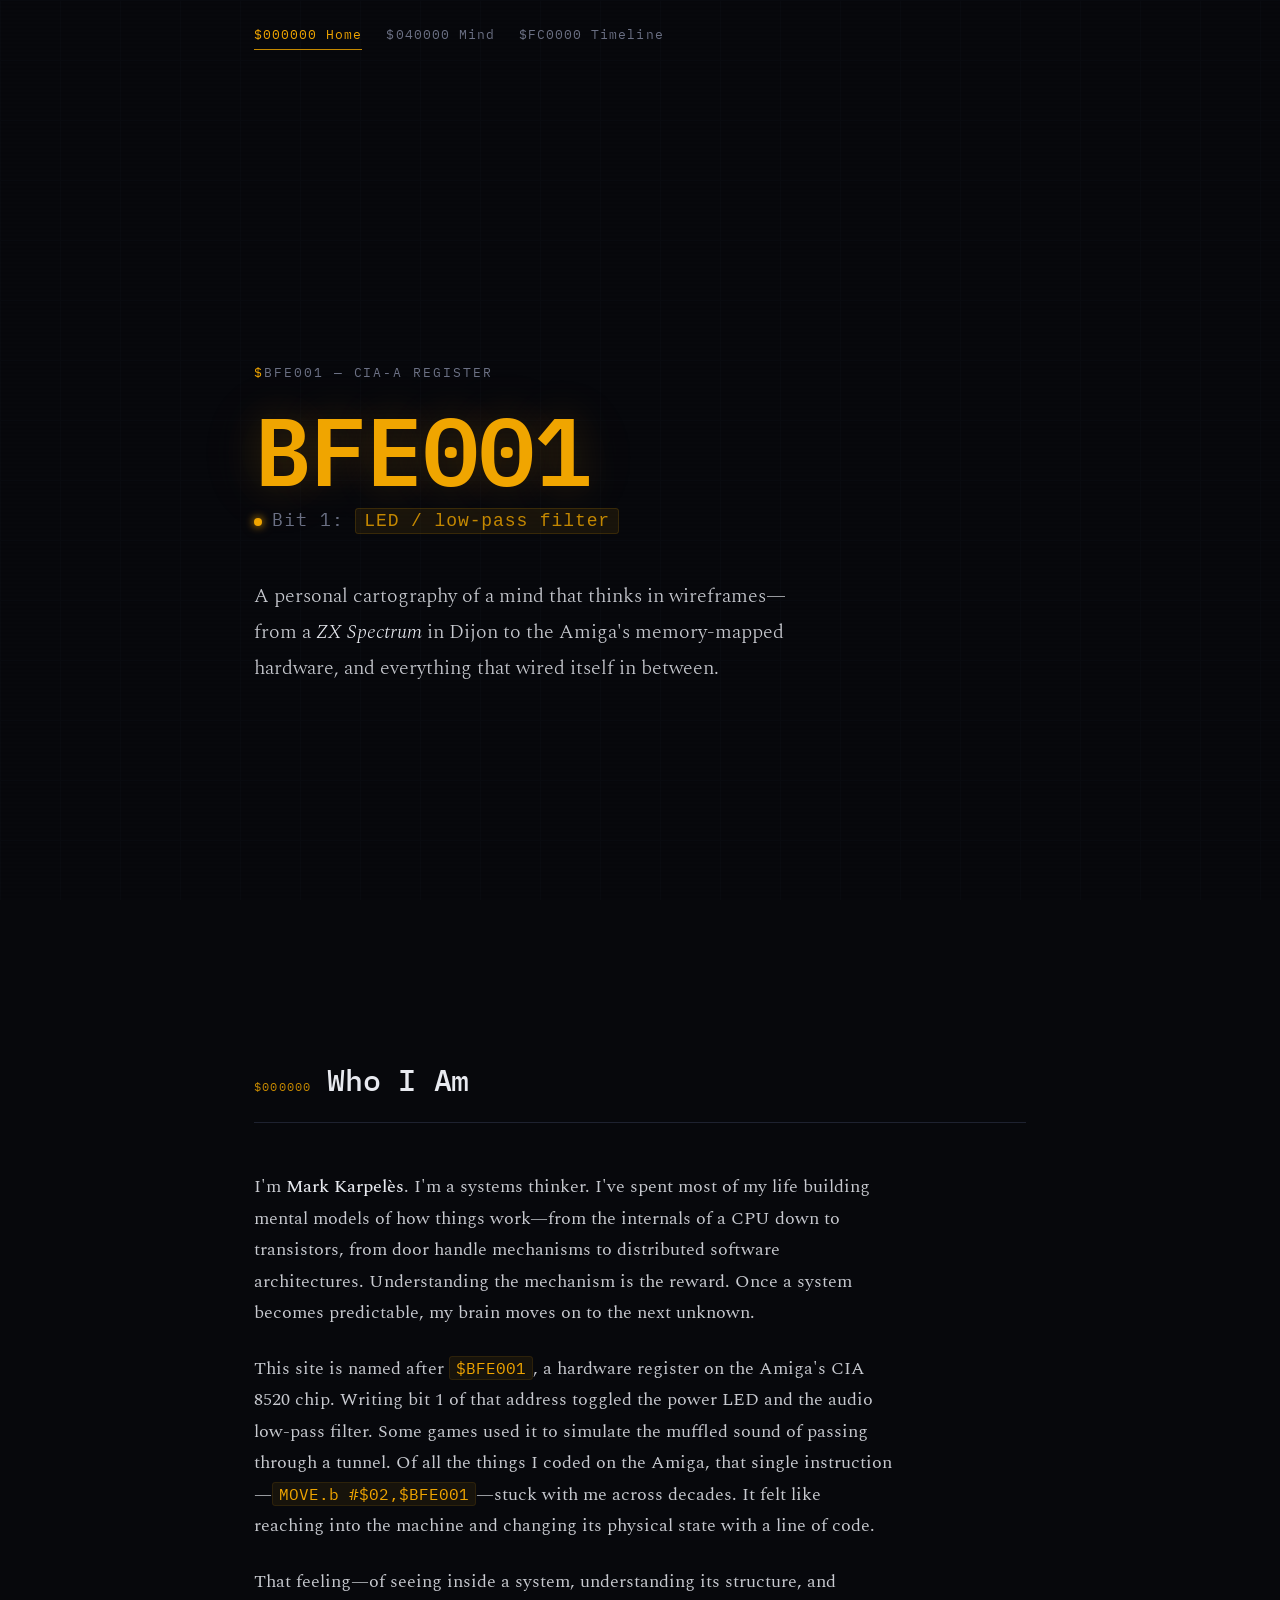
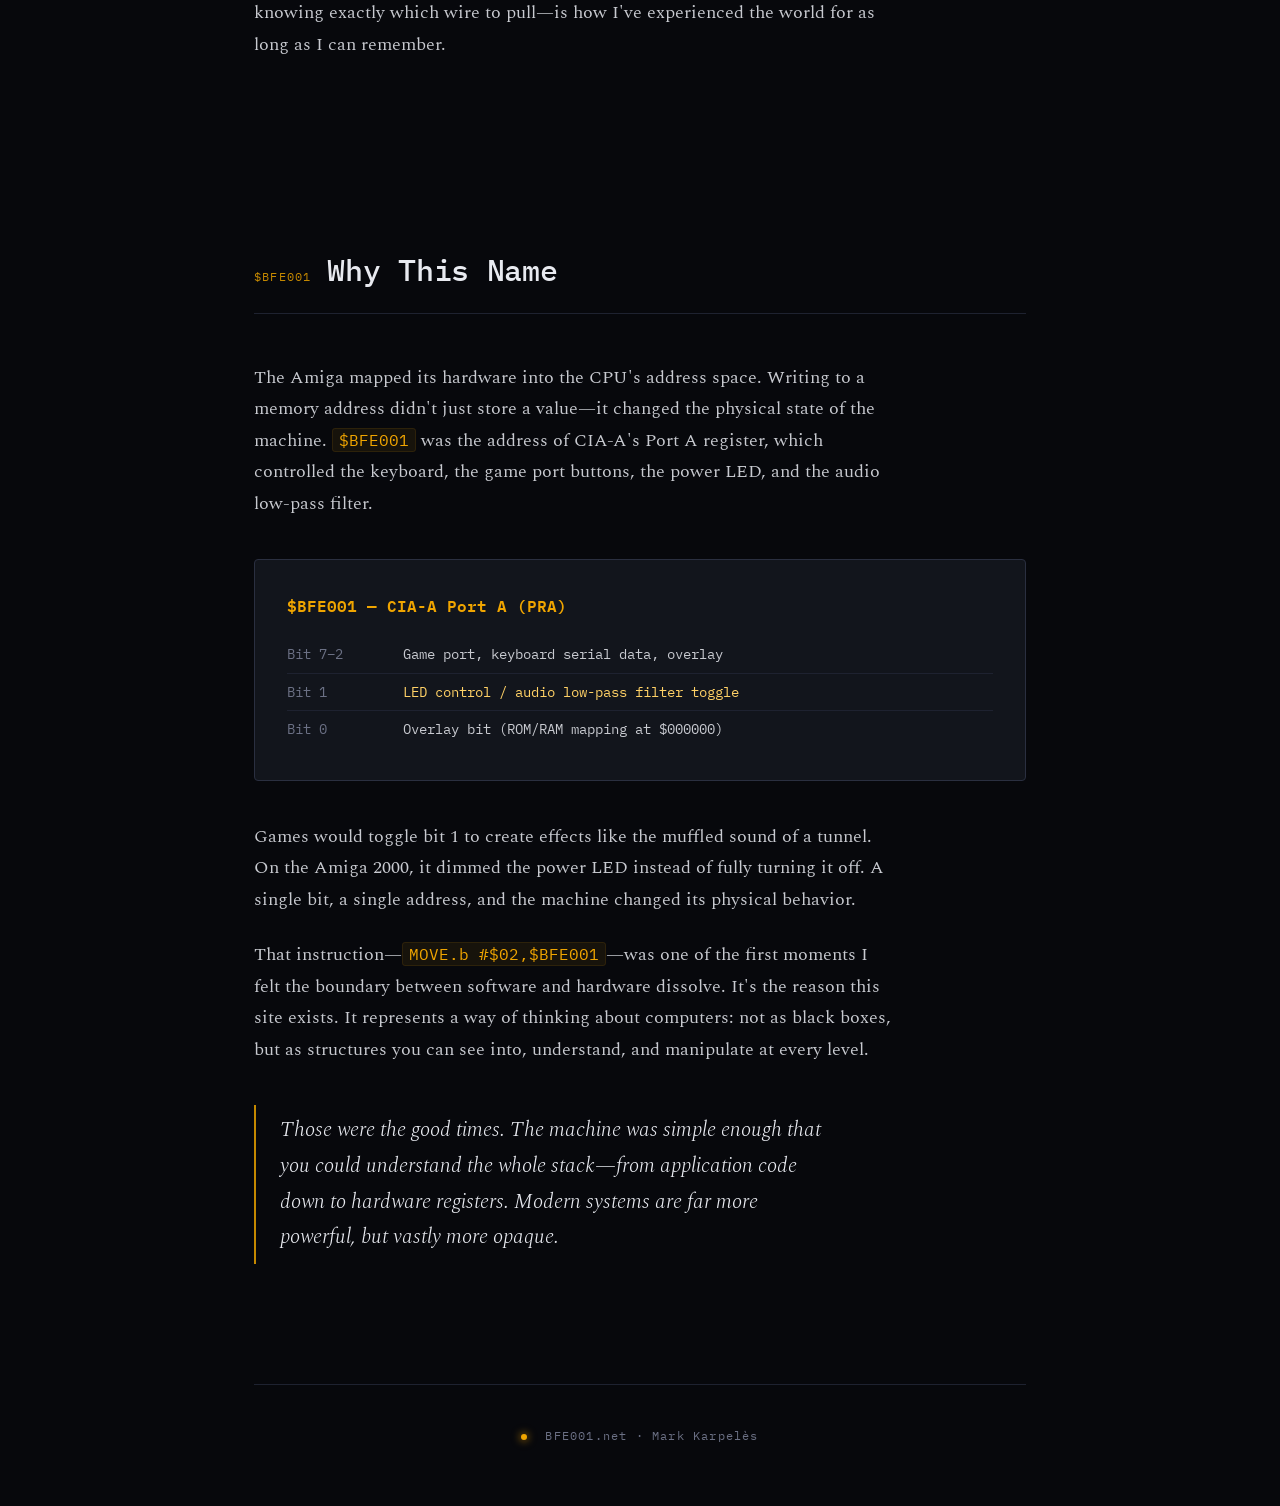
==== commit 7cdac4ba: "Move nav to top of page on all pages including index Co-Authored-By: Claude Opus 4.6 <noreply@anthro" ====
--- a/index.html
+++ b/index.html
@@ -18,16 +18,6 @@
 
 <div class="content">
 
-    
-    <section class="hero">
-        <div class="hero-addr"><span>$</span>BFE001 &mdash; CIA-A REGISTER</div>
-        <h1 class="hero-title">BFE001</h1>
-        <div class="hero-reg"><span class="led-indicator"></span>Bit 1: <code>LED / low-pass filter</code></div>
-        <p class="hero-subtitle">A personal cartography of a mind that thinks in wireframes—from a <em>ZX Spectrum</em> in Dijon to the Amiga's memory-mapped hardware, and everything that wired itself in between.</p>
-        <div class="scroll-hint">scroll</div>
-    </section>
-
-
     <nav class="site-nav">
         
         <a href="index.html" class="active">$000000 Home</a>
@@ -38,6 +28,16 @@
         
         
     </nav>
+
+    
+    <section class="hero">
+        <div class="hero-addr"><span>$</span>BFE001 &mdash; CIA-A REGISTER</div>
+        <h1 class="hero-title">BFE001</h1>
+        <div class="hero-reg"><span class="led-indicator"></span>Bit 1: <code>LED / low-pass filter</code></div>
+        <p class="hero-subtitle">A personal cartography of a mind that thinks in wireframes—from a <em>ZX Spectrum</em> in Dijon to the Amiga's memory-mapped hardware, and everything that wired itself in between.</p>
+        <div class="scroll-hint">scroll</div>
+    </section>
+
 
     
     
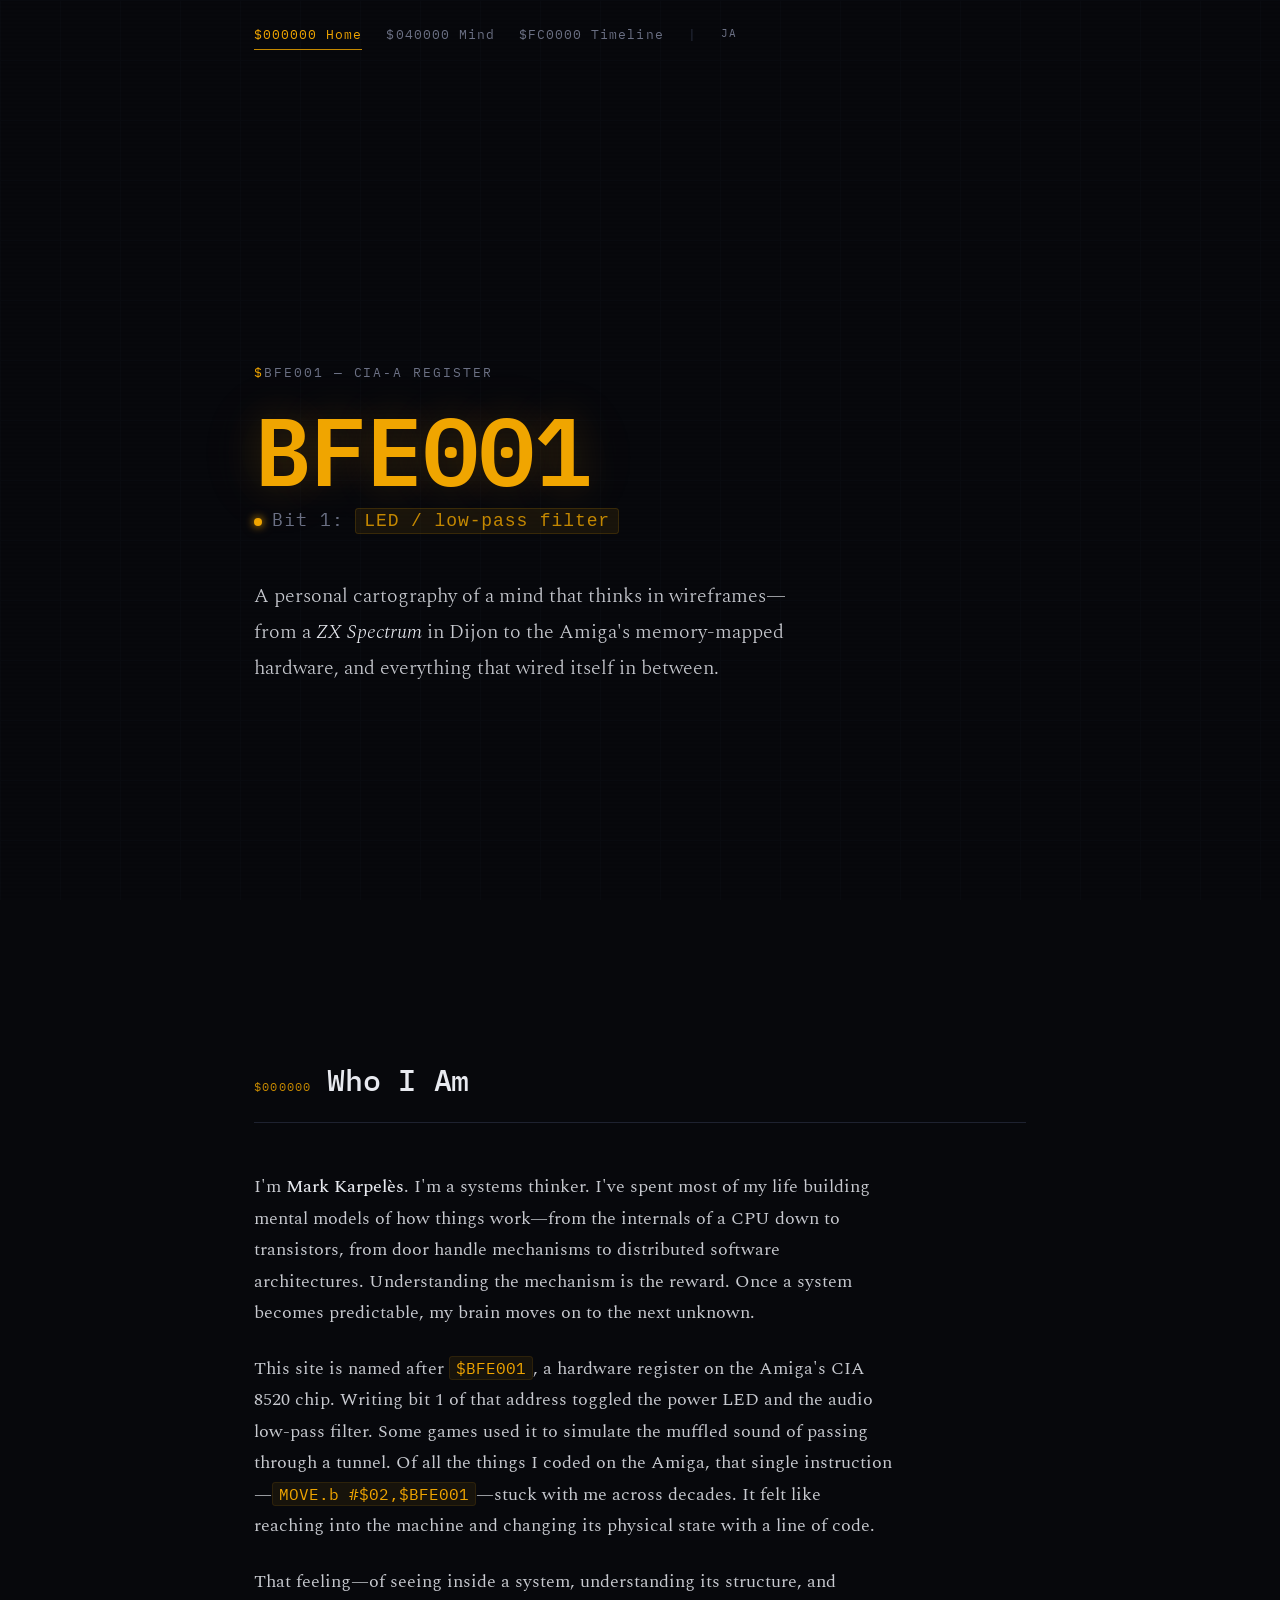
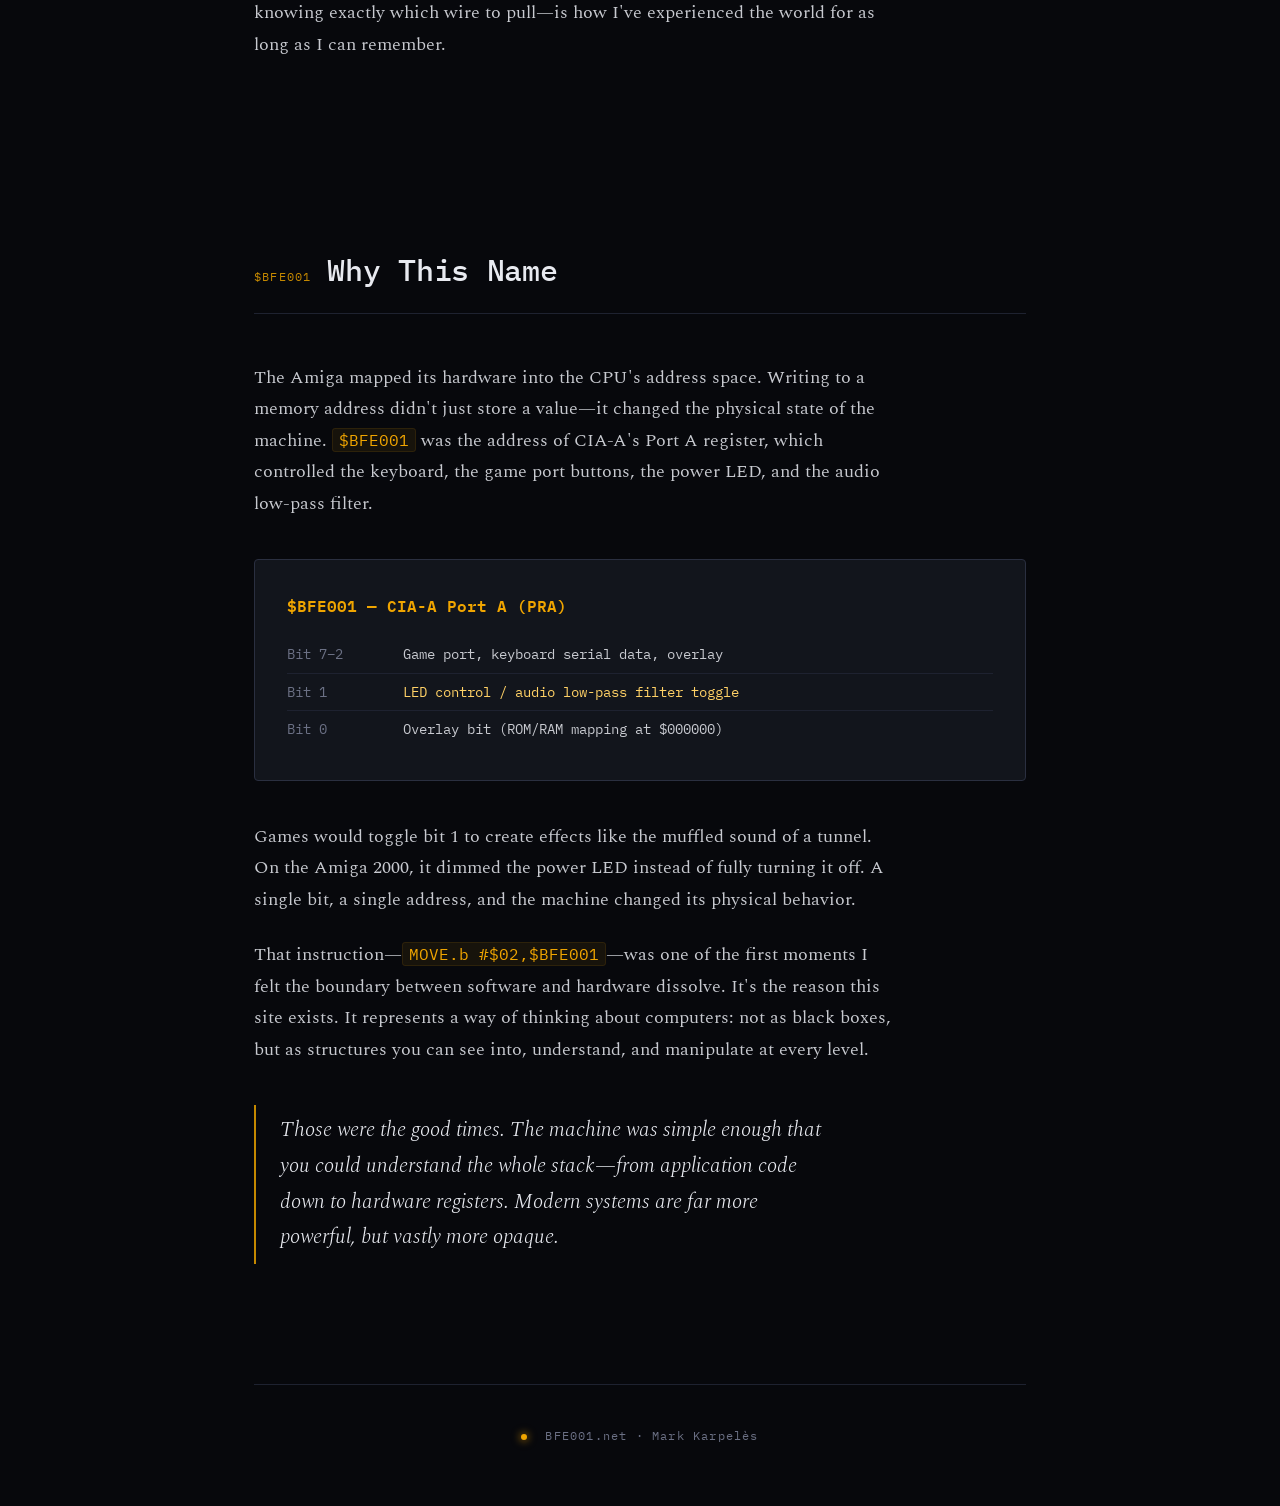
==== commit 84c37119: "Add Japanese translation of entire site All pages (index, mind, timeline) translated to Japanese. 50" ====
--- a/index.html
+++ b/index.html
@@ -27,6 +27,15 @@
         <a href="timeline.html">$FC0000 Timeline</a>
         
         
+        <span class="nav-sep">|</span>
+        
+        
+        
+        
+        <a href="ja/index.html" class="lang-link">ja</a>
+        
+        
+        
     </nav>
 
     
@@ -35,7 +44,6 @@
         <h1 class="hero-title">BFE001</h1>
         <div class="hero-reg"><span class="led-indicator"></span>Bit 1: <code>LED / low-pass filter</code></div>
         <p class="hero-subtitle">A personal cartography of a mind that thinks in wireframes—from a <em>ZX Spectrum</em> in Dijon to the Amiga's memory-mapped hardware, and everything that wired itself in between.</p>
-        <div class="scroll-hint">scroll</div>
     </section>
 
 
@@ -120,7 +128,6 @@
 </div>
 
 
-
 <script>
     const observer = new IntersectionObserver((entries) => {
         entries.forEach(entry => {
@@ -129,27 +136,13 @@
             }
         });
     }, {
-        threshold: 0.08,
+        threshold: 0.01,
         rootMargin: '0px 0px -40px 0px'
     });
 
-    document.querySelectorAll('section:not(.hero)').forEach(section => {
-        observer.observe(section);
+    document.querySelectorAll('section:not(.hero), .timeline-item').forEach(el => {
+        observer.observe(el);
     });
-</script>
-
-<script>
-    const scrollHint = document.querySelector('.scroll-hint');
-    if (scrollHint) {
-        let hidden = false;
-        window.addEventListener('scroll', () => {
-            if (!hidden && window.scrollY > 100) {
-                scrollHint.style.opacity = '0';
-                scrollHint.style.transition = 'opacity 0.5s';
-                hidden = true;
-            }
-        }, { passive: true });
-    }
 </script>
 
 
--- a/style.css
+++ b/style.css
@@ -372,6 +372,14 @@
 .timeline-item {
     position: relative;
     margin-bottom: 48px;
+    opacity: 0;
+    transform: translateY(20px);
+    transition: opacity 0.8s ease, transform 0.8s ease;
+}
+
+.timeline-item.visible {
+    opacity: 1;
+    transform: translateY(0);
 }
 
 .timeline-item:last-child {
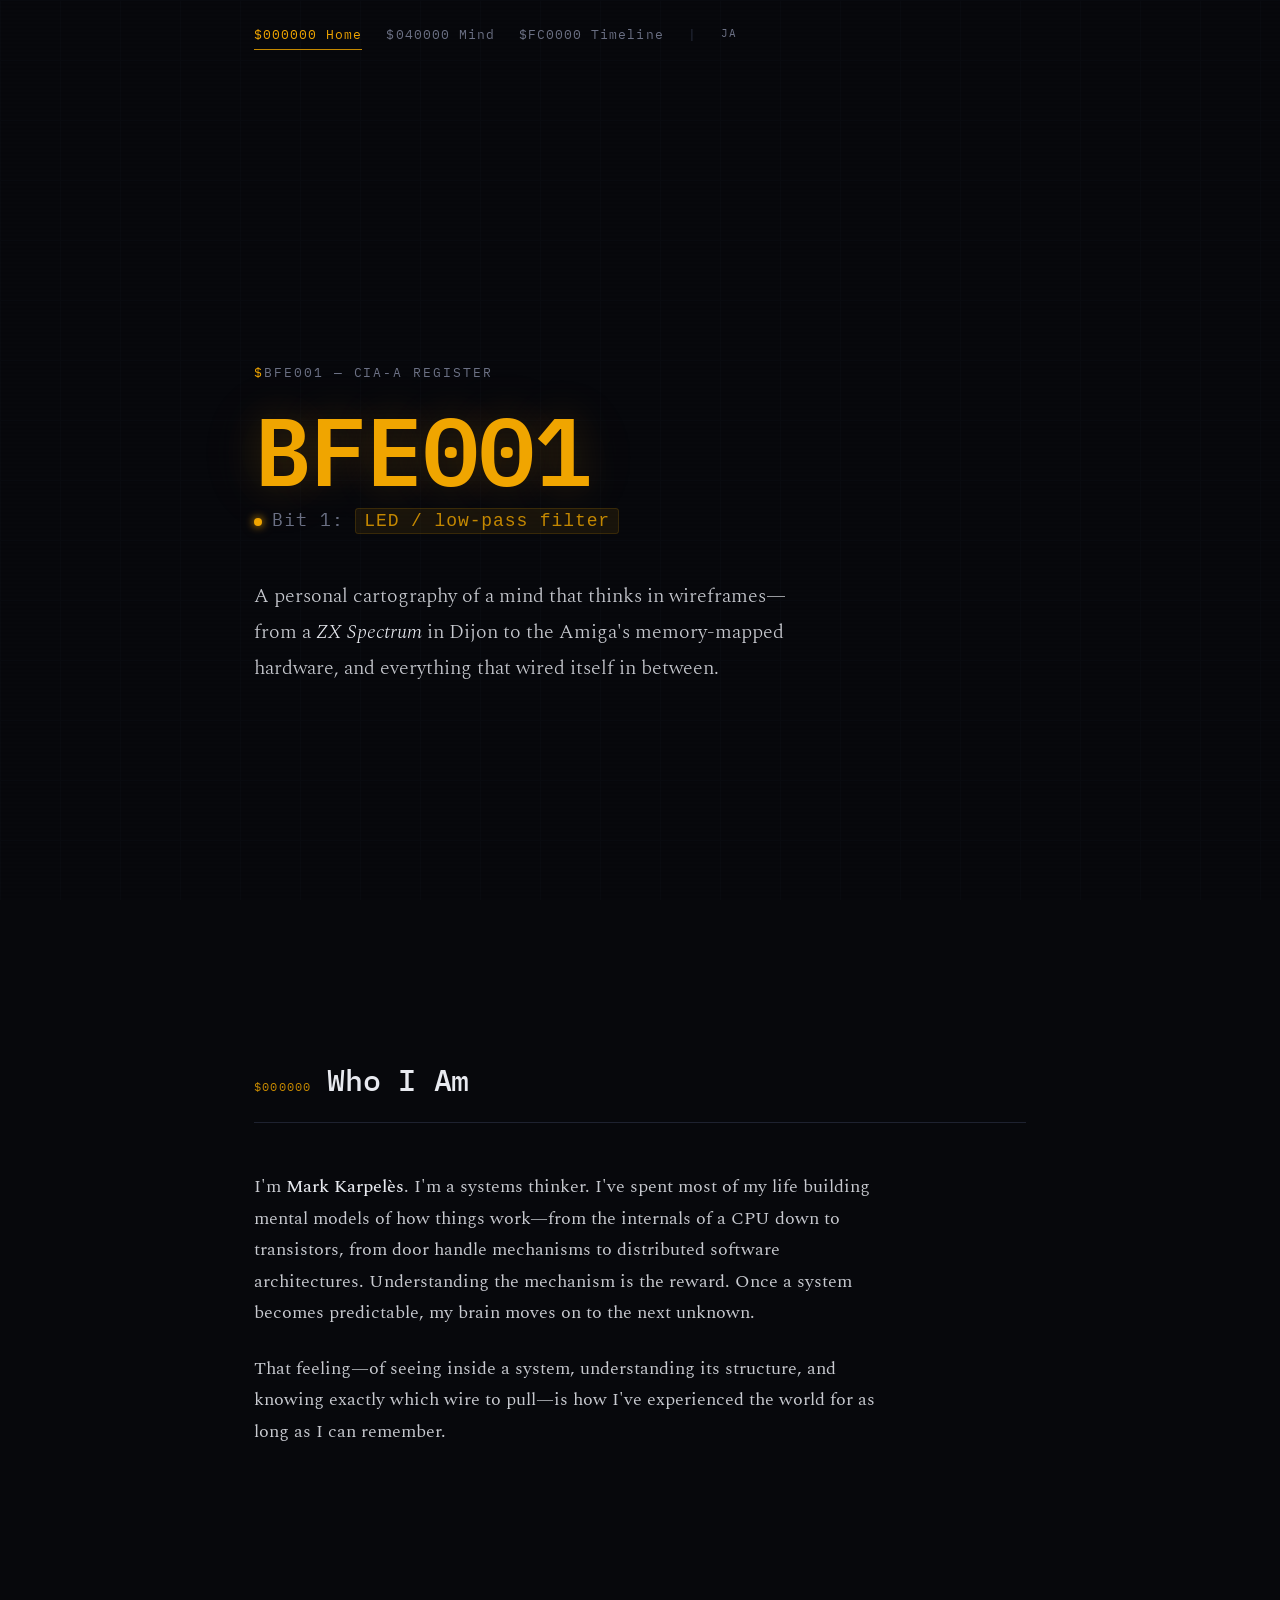
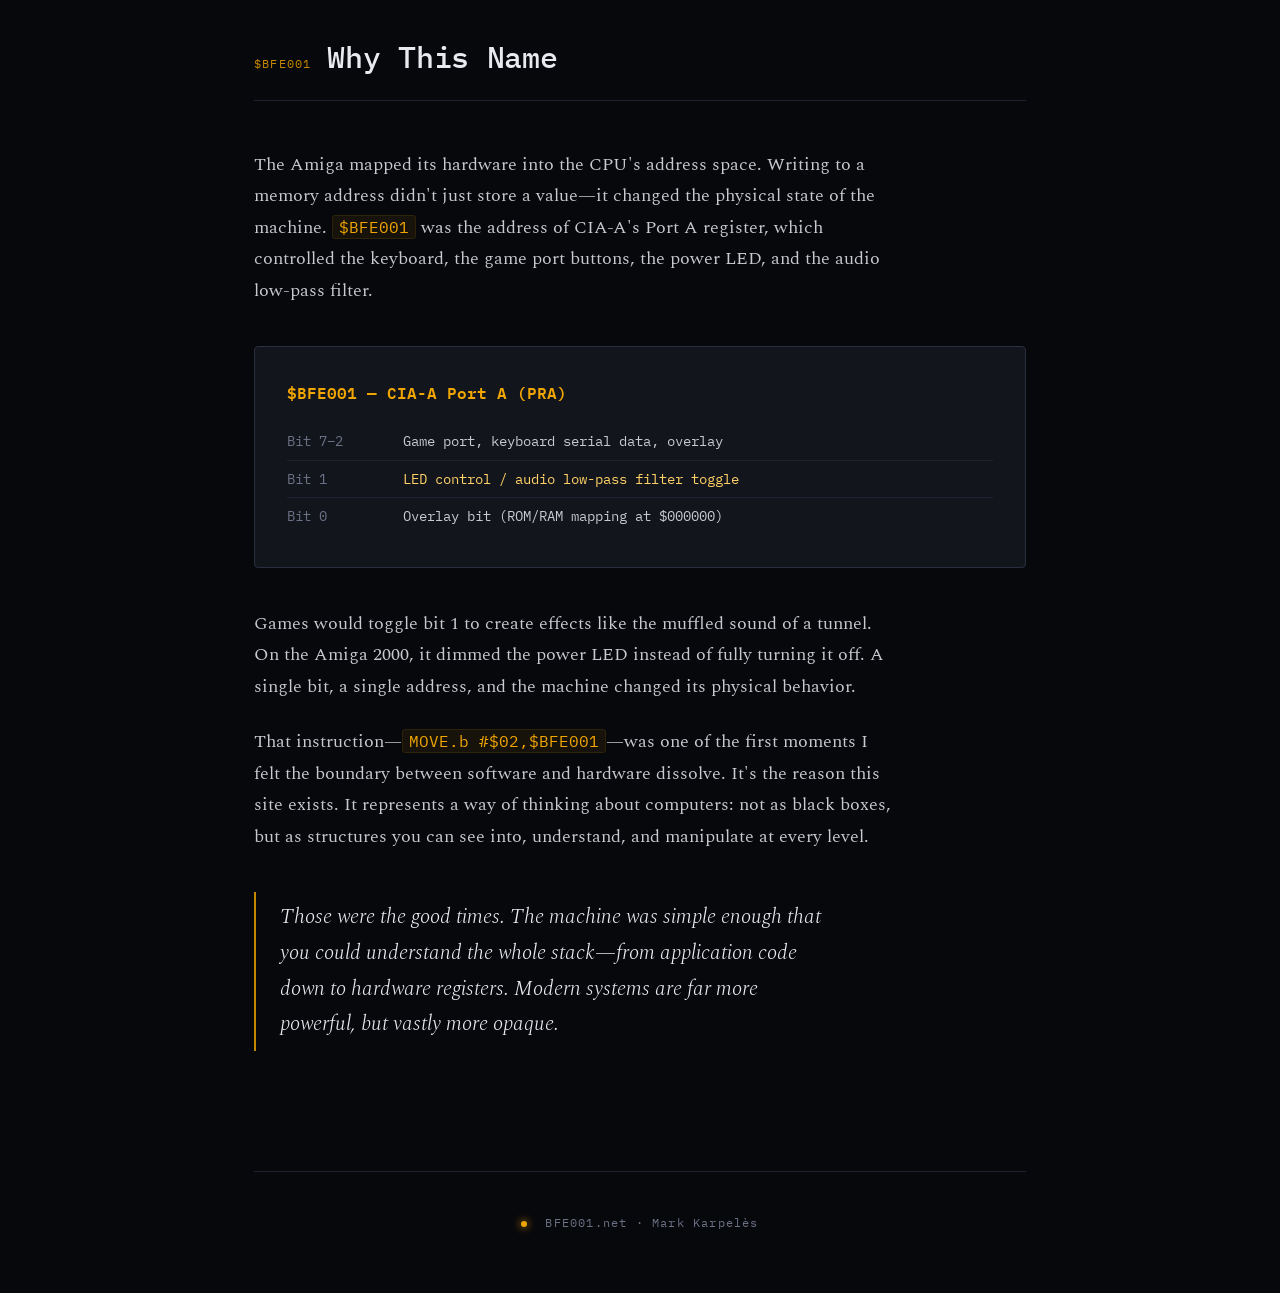
==== commit 66a69fe6: "Remove duplicate BFE001 explanation from Who I Am section The BFE001 register was explained in both " ====
--- a/index.html
+++ b/index.html
@@ -60,13 +60,6 @@
 CPU down to transistors, from door handle mechanisms to distributed software
 architectures. Understanding the mechanism is the reward. Once a system becomes
 predictable, my brain moves on to the next unknown.</p>
-<p>This site is named after <code>$BFE001</code>, a hardware register on the
-Amiga's CIA 8520 chip. Writing bit 1 of that address toggled the
-power LED and the audio low-pass filter. Some games used it to simulate the
-muffled sound of passing through a tunnel. Of all the things I coded on the
-Amiga, that single instruction—<code>MOVE.b #$02,$BFE001</code>—stuck
-with me across decades. It felt like reaching into the machine and changing
-its physical state with a line of code.</p>
 <p>That feeling—of seeing inside a system, understanding its structure,
 and knowing exactly which wire to pull—is how I've experienced the world
 for as long as I can remember.</p>
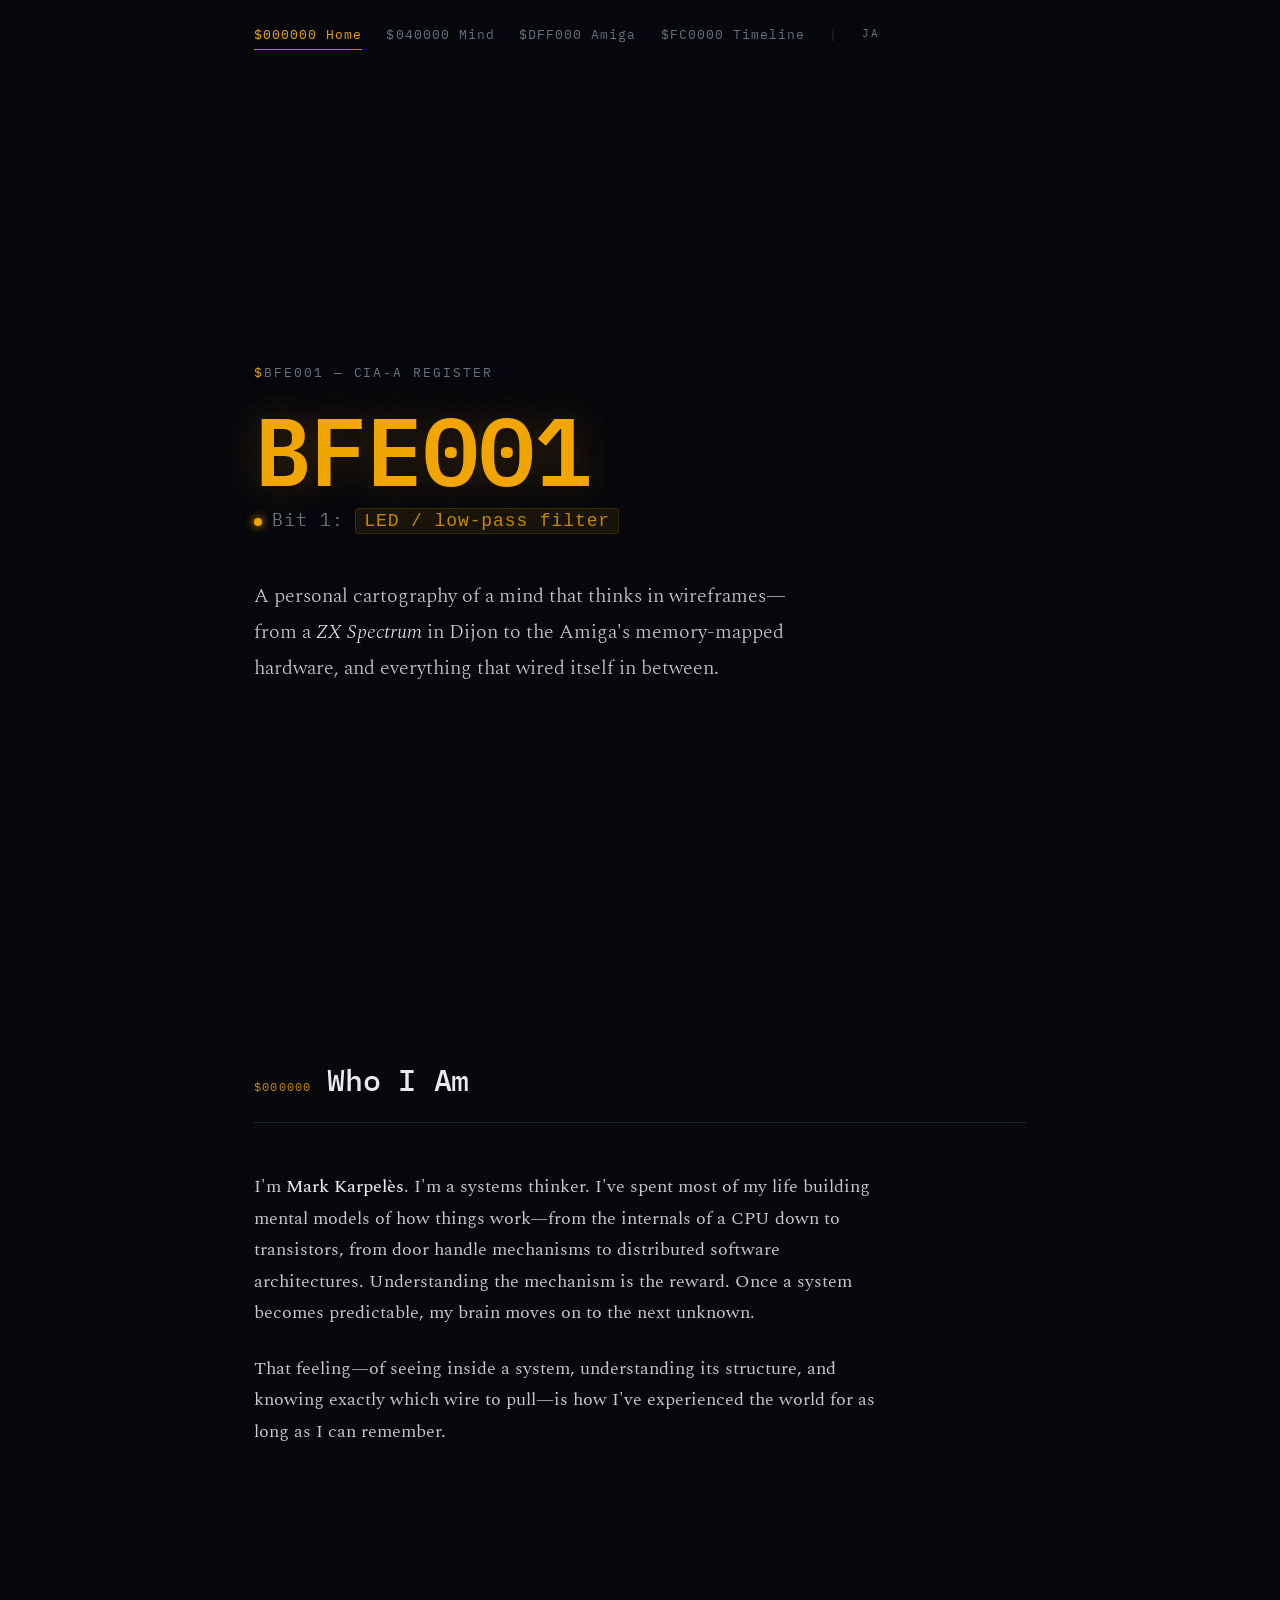
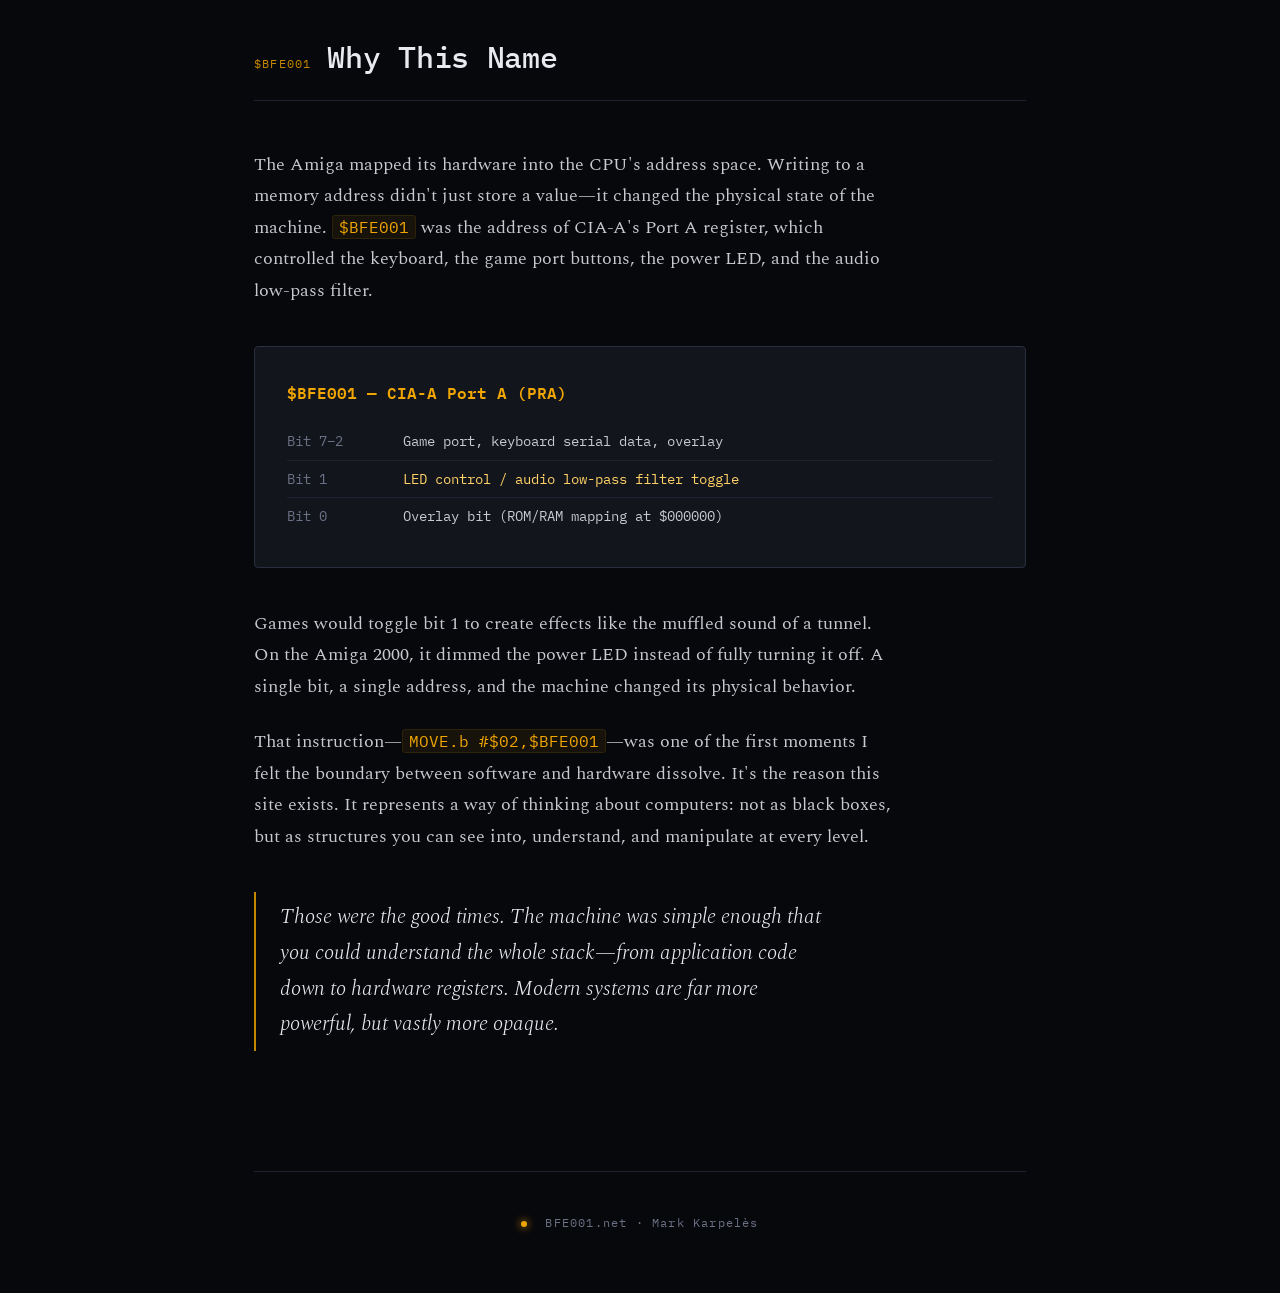
==== commit 731eca97: "Add Amiga Technical Reference page (en + ja) New page with chipset architecture diagram, 24-bit memo" ====
--- a/index.html
+++ b/index.html
@@ -23,6 +23,8 @@
         <a href="index.html" class="active">$000000 Home</a>
         
         <a href="mind.html">$040000 Mind</a>
+        
+        <a href="amiga.html">$DFF000 Amiga</a>
         
         <a href="timeline.html">$FC0000 Timeline</a>
         
